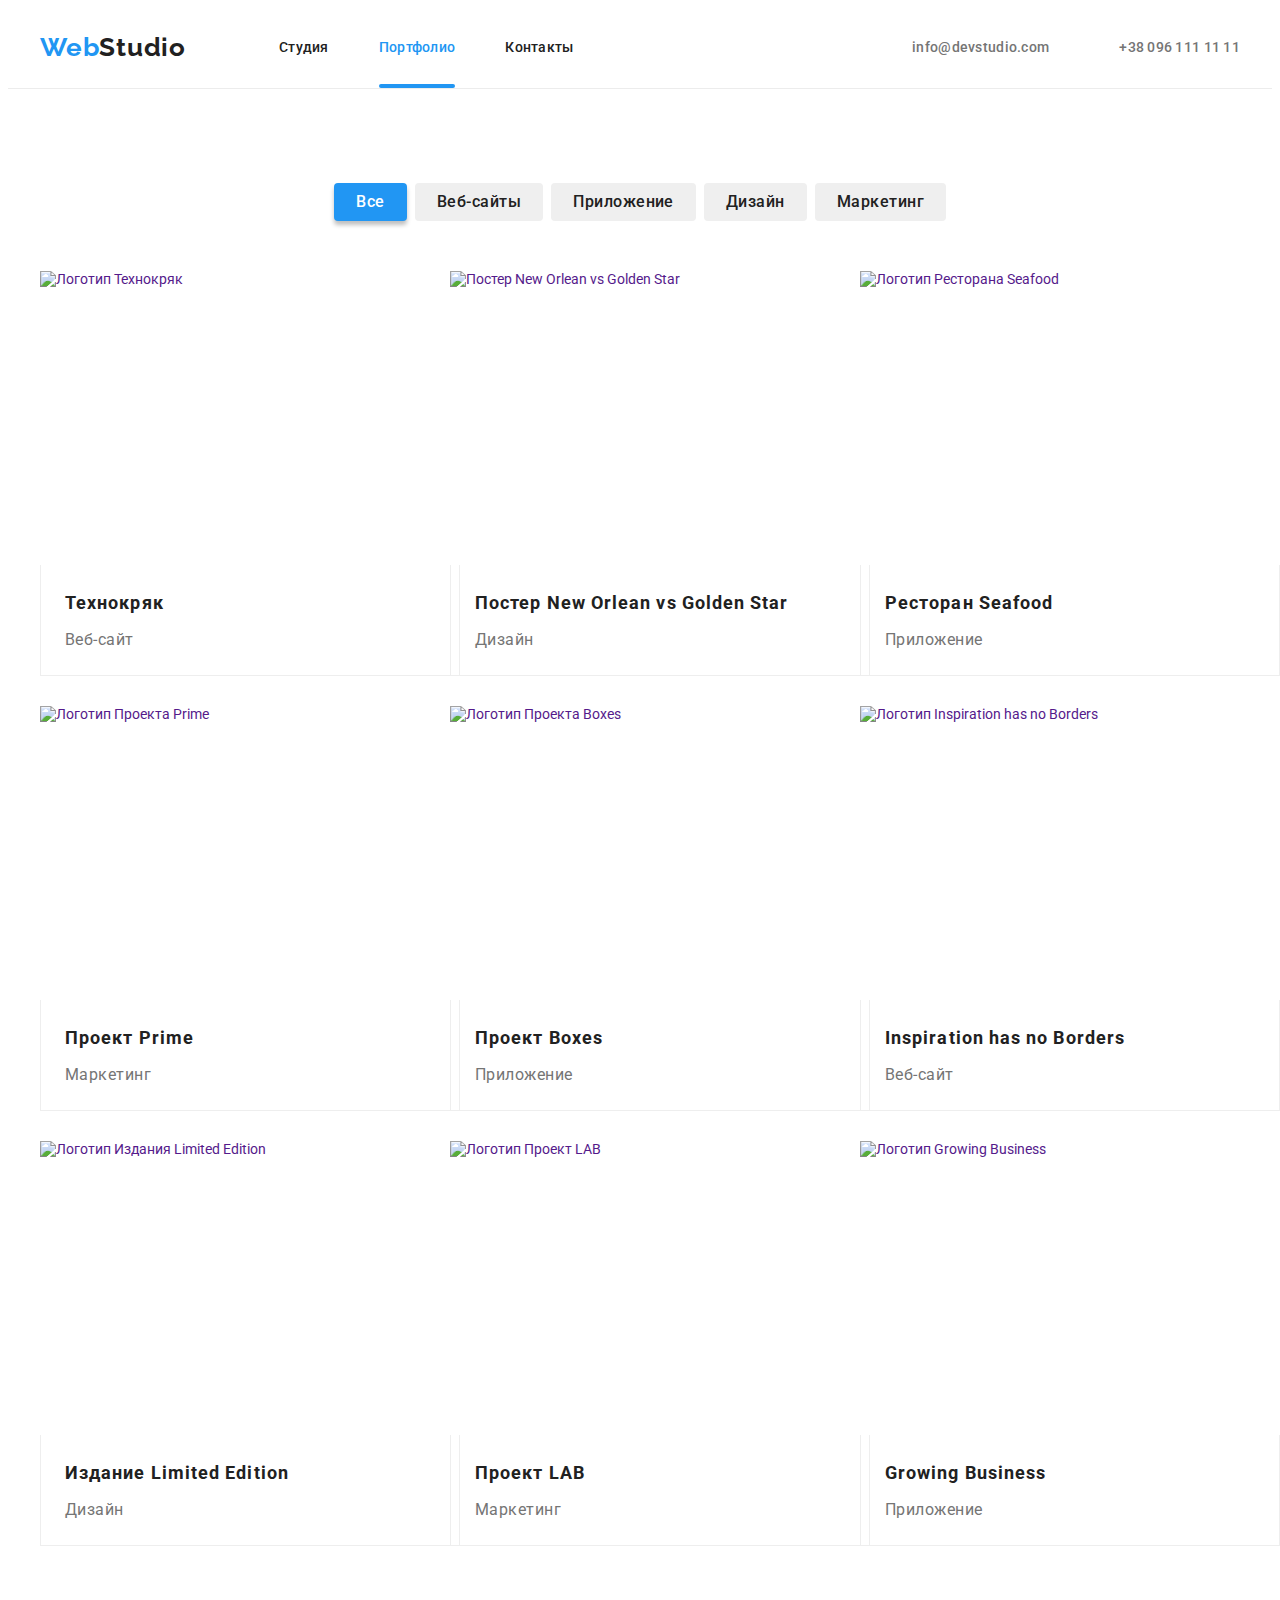
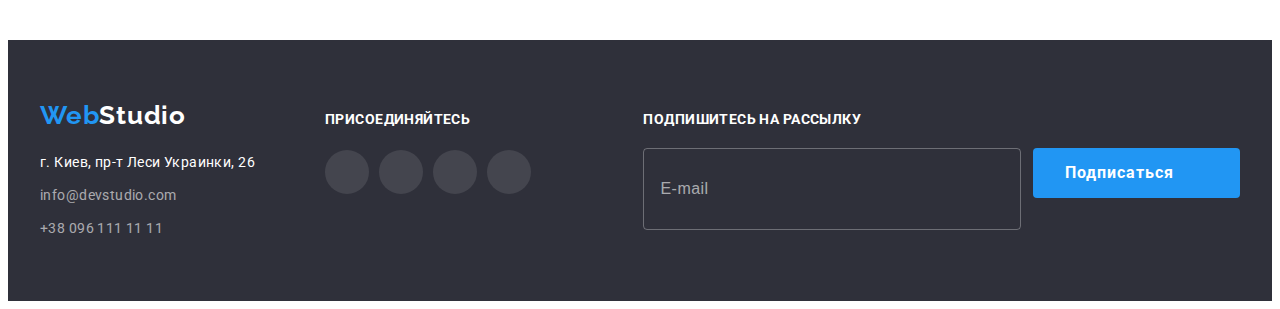
==== portfolio.html @ 699fab70 "Виправлено недоліки" ====
<!DOCTYPE html>
<html lang="ru">
<head>
    <meta charset="UTF-8">
    <meta http-equiv="X-UA-Compatible" content="IE=edge">
    <meta name="viewport" content="width=device-width, initial-scale=1.0">
    <title>Портфолио</title>
    <link href="https://fonts.googleapis.com/css2?family=Raleway:wght@700&family=Roboto:wght@400;500;700&display=swap" rel="stylesheet">
    <link rel="stylesheet" href="https://cdnjs.cloudflare.com/ajax/libs/modern-normalize/1.1.0/modern-normalize.min.css"
        integrity="sha512-wpPYUAdjBVSE4KJnH1VR1HeZfpl1ub8YT/NKx4PuQ5NmX2tKuGu6U/JRp5y+Y8XG2tV+wKQpNHVUX03MfMFn9Q=="
        crossorigin="anonymous" referrerpolicy="no-referrer" />
    <link rel="stylesheet" href="./css/styles.css">
</head>
<body>
    <header class="header-page">
        <div class="container main-nav">
            <nav class="navigation">
                <a lang="en" href="./index.html" class="logo link">Web<span class="logo-top">Studio</span></a>
                <ul class="navigation-list list">
                    <li class="item">
                        <a href="./index.html" class="link">Студия</a>
                    </li>
                    <li class="item">
                        <a href="./portfolio.html" class="link current">Портфолио</a>
                    </li>
                    <li class="item">
                        <a href="" class="link">Контакты</a>
                    </li>
                </ul>
            </nav>
    
            <ul class="contacts-list list">
                <li class="contact-item">
                    <a href="mailto:info@devstudio.com" class="link">
                        <svg class="contact-icon" width="16px" height="12px">
                            <use href="./images/icons.svg#icon-mail"></use>
                        </svg>
                        info@devstudio.com</a>
                </li>
                <li class="contact-item">
                    <a href="callto:+380961111111" class="link">
                        <svg class="contact-icon" width="10px" height="16px">
                            <use href="./images/icons.svg#icon-phone"></use>
                        </svg>
                        +38 096 111 11 11</a>
                </li>
            </ul>
        </div>
    </header>
    <main>
        <section class="section">
            <div class="container">
                <h1 hidden>Портфолио</h1>
                    <ul class="filter-list list">
                        <li class="filter-item">
                            <button type="button" class="filter-btn btn current-btn">Все</button>
                        </li>
                        <li class="filter-item">
                            <button type="button" class="filter-btn btn">Веб-сайты</button>
                        </li>
                        <li class="filter-item">
                            <button type="button" class="filter-btn btn">Приложение</button>
                        </li>
                        <li class="filter-item">
                            <button type="button" class="filter-btn btn">Дизайн</button>
                        </li>
                        <li class="filter-item">
                            <button type="button" class="filter-btn btn">Маркетинг</button>
                        </li>
                    </ul>
           <ul class="project-list list">
               <li class="project-item">
                <a href="" class="project-link link">
                    <div class="project-thumb">
                        <img src="./images/portfolio-pic-1.jpg" alt="Логотип Технокряк" width="370" height="294">
                        <div class="project-overlay">
                            <p class="project-description">Ресурс предлагает комплексные предложения с разным уровнем функционала и сервисов. Все это позволит посетителю получить исчерпывающие сведения о компании или частном лице.</p>
                        </div>
                    </div>
                   <div class="container">
                        <h2 class="project-title">Технокряк</h2>
                        <p class="project-text">Веб-сайт</p>
                   </div>
                </a>   
               </li>
               <li class="project-item">
                <a href="" class="project-link link">
                   <div class="project-thumb">
                    <img src="./images/portfolio-pic-2.jpg" alt="Постер New Orlean vs Golden Star" width="370" height="294">
                    <div class="project-overlay">
                        <p class="project-description">Ресурс предлагает комплексные предложения с разным уровнем функционала и сервисов.
                            Все это позволит посетителю получить исчерпывающие сведения о компании или частном лице.</p>
                    </div>
                   </div>
                   <div class="container">
                        <h2 class="project-title">Постер <span lang="en">New Orlean vs Golden Star</span></h2>
                        <p class="project-text">Дизайн</p>
                   </div>
                </a>   
                </li>
                <li class="project-item">
                    <a href="" class="project-link link">
                    <div class="project-thumb">
                        <img src="./images/portfolio-pic-3.jpg" alt="Логотип Ресторана Seafood" width="370" height="294">
                        <div class="project-overlay">
                            <p class="project-description">Ресурс предлагает комплексные предложения с разным уровнем функционала и сервисов.
                                Все это позволит посетителю получить исчерпывающие сведения о компании или частном лице.</p>
                        </div>
                    </div>
                    <div class="container">
                        <h2 class="project-title">Ресторан <span lang="en">Seafood</span></h2>
                        <p class="project-text">Приложение</p>
                    </div>
                 </a>   
                </li>
                <li class="project-item">
                    <a href="" class="project-link link">
                    <div class="project-thumb">
                        <img src="./images/portfolio-pic-4.jpg" alt="Логотип Проекта Prime" width="370" height="294">
                        <div class="project-overlay">
                            <p class="project-description">Ресурс предлагает комплексные предложения с разным уровнем функционала и сервисов.
                                Все это позволит посетителю получить исчерпывающие сведения о компании или частном лице.</p>
                        </div>
                    </div>
                    <div class="container">
                        <h2 class="project-title">Проект <span lang="en">Prime</span></h2>
                        <p class="project-text">Маркетинг</p>
                    </div>
                 </a>   
                </li>
                <li class="project-item">
                    <a href="" class="project-link link">
                    <div class="project-thumb">
                        <img src="./images/portfolio-pic-5.jpg" alt="Логотип Проекта Boxes" width="370" height="294">
                        <div class="project-overlay">
                            <p class="project-description">Ресурс предлагает комплексные предложения с разным уровнем функционала и сервисов.
                                Все это позволит посетителю получить исчерпывающие сведения о компании или частном лице.</p>
                        </div>
                    </div>
                    <div class="container">
                        <h2 class="project-title">Проект <span lang="en">Boxes</span></h2>
                        <p class="project-text">Приложение</p>
                    </div>
                 </a>   
                </li>
                <li class="project-item">
                    <a href="" class="project-link link">
                    <div class="project-thumb">
                        <img src="./images/portfolio-pic-6.jpg" alt="Логотип Inspiration has no Borders" width="370" height="294">
                        <div class="project-overlay">
                            <p class="project-description">Ресурс предлагает комплексные предложения с разным уровнем функционала и сервисов.
                                Все это позволит посетителю получить исчерпывающие сведения о компании или частном лице.</p>
                        </div>
                    </div>
                    <div class="container">
                        <h2 lang="en" class="project-title">Inspiration has no Borders</h2>
                        <p class="project-text">Веб-сайт</p>
                    </div>
                 </a>   
                </li>
                <li class="project-item">
                    <a href="" class="project-link link">
                    <div class="project-thumb">
                        <img src="./images/portfolio-pic-7.jpg" alt="Логотип Издания Limited Edition" width="370" height="294">
                        <div class="project-overlay">
                            <p class="project-description">Ресурс предлагает комплексные предложения с разным уровнем функционала и сервисов.
                                Все это позволит посетителю получить исчерпывающие сведения о компании или частном лице.</p>
                        </div>
                    </div>
                    <div class="container">
                        <h2 class="project-title">Издание <span lang="en">Limited Edition</span></h2>
                        <p class="project-text">Дизайн</p>
                    </div>
                 </a>   
                </li>
                <li class="project-item">
                    <a href="" class="project-link link">
                    <div class="project-thumb">
                        <img src="./images/portfolio-pic-8.jpg" alt="Логотип Проект LAB" width="370" height="294">
                        <div class="project-overlay">
                            <p class="project-description">Ресурс предлагает комплексные предложения с разным уровнем функционала и сервисов.
                                Все это позволит посетителю получить исчерпывающие сведения о компании или частном лице.</p>
                        </div>
                    </div>
                    <div class="container">
                        <h2 class="project-title">Проект <span lang="en">LAB</span></h2>
                        <p class="project-text">Маркетинг</p>
                    </div>
                 </a>   
                </li>
                <li class="project-item">
                    <a href="" class="project-link link">
                    <div class="project-thumb">
                        <img src="./images/portfolio-pic-9.jpg" alt="Логотип Growing Business" width="370" height="294">
                        <div class="project-overlay">
                            <p class="project-description">Ресурс предлагает комплексные предложения с разным уровнем функционала и сервисов.
                                Все это позволит посетителю получить исчерпывающие сведения о компании или частном лице.</p>
                        </div>
                    </div>
                    <div class="container">
                        <h2 lang="en" class="project-title">Growing Business</h2>
                        <p class="project-text">Приложение</p>
                    </div>
                 </a>   
                </li>
           </ul>
        </div>
        </section>
    </main>
    <footer class="footer">
        <div class="container">
            <div class="address-container">
                <a lang="en" href="./index.html" class="logo link bottom">Web<span class="logo-bottom">Studio</span></a>
                <address class="address">
                    <ul class="address-list list">
                        <li class="address-item">
                            <p class="address-text">г. Киев, пр-т Леси Украинки, 26</p>
                        </li>
                        <li class="address-item">
                            <a href="mailto:info@devstudio.com" class="link">info@devstudio.com</a>
                        </li>
                        <li class="address-item">
                            <a href="callto:+380961111111" class="link">+38 096 111 11 11</a>
                        </li>
                    </ul>
                </address>
            </div>
            <div class="social">
                <strong class="social-title">Присоединяйтесь</strong>
                <ul class="soc-list list">
                    <li class="soc-item">
                        <a href="" class="soc-link link">
                            <svg class="soc-icon" width="20px" height="20px">
                                <use href="./images/icons.svg#icon-instagram"></use>
                            </svg>
                        </a>
                    </li>
                    <li class="soc-item">
                        <a href="" class="soc-link link">
                            <svg class="soc-icon" width="20px" height="20px">
                                <use href="./images/icons.svg#icon-twitter"></use>
                            </svg>
                        </a>
                    </li>
                    <li class="soc-item">
                        <a href="" class="soc-link link">
                            <svg class="soc-icon" width="20px" height="20px">
                                <use href="./images/icons.svg#icon-facebook"></use>
                            </svg>
                        </a>
                    </li>
                    <li class="soc-item">
                        <a href="" class="soc-link link">
                            <svg class="soc-icon" width="20px" height="20px">
                                <use href="./images/icons.svg#icon-linkedin"></use>
                            </svg>
                        </a>
                    </li>
                </ul>
            </div>
            <div class="connect">
                <strong class="connect-title">Подпишитесь на рассылку</strong>
                <form class="connect-form">
                    <label for="connect-email"></label>
                    <input type="email" name="connect-email" id="connect-email" class="connect-input" placeholder="E-mail">
                    <button type="submit" class="connect-btn btn">Подписаться
                        <svg class="submit-icon" width="24px" height="24px">
                            <use href="./images/icons.svg#icon-send"></use>
                        </svg></button>
                </form>
            </div>
        </div>
    </footer>
</body>
</html>
---- css/styles.css ----
:root{
--primary-text-color: #757575; 
--title-text-color: #212121;
--main-white-color: #fff;
--accent-color: #2196F3;
--background-color: #2F303A;
--secondary-background-color: #F5F4FA;
--logo-color: #AFB1B8;
}

body{
    background-color: var(--main-white-color);
    color: var(--primary-text-color); 
    font-family: Roboto, sans-serif; 
    font-size: 14px;
}

.list {
    list-style: none;
    padding: 0;
    margin: 0;
}

.link{
    text-decoration: none;
}

.btn{
    cursor: pointer;
    display: inline-block;
    
}

.container{
    width: 1200px;
    margin-left: auto;
    margin-right: auto;
    padding-left: 15px;
    padding-right: 15px;
 }

 img{
    display: block;
    max-width: 100%;
    height: auto;
 }

 .visually-hidden {
     position: absolute;
     white-space: nowrap;
     width: 1px;
     height: 1px;
     overflow: hidden;
     border: 0;
     padding: 0;
     clip: rect(0 0 0 0);
     clip-path: inset(50%);
     margin: -1px;
 }


/* Header */
.header-page{
     border-bottom: 1px solid #ECECEC;   
     
}

.main-nav{
    display: flex;
    justify-content: space-around;
    align-items: center;
}
.logo {
    display: flex;
    margin-right: auto;
    padding-top: 24px;
    padding-bottom: 25px;
    color: var(--accent-color);
    font-family: Raleway, sans-serif;
    font-weight: 700;
    font-size: 26px;
    line-height: 1.19;
    letter-spacing: 0.03em;    
}

.logo-top{
        color: var(--title-text-color);
}

.navigation{
    display: flex;
}
.navigation-list {
    display: flex;
    margin-left: 93px;
}

.navigation-list .item:not(:last-child){
    margin-right: 50px;
}


.navigation-list .link {
    display: block;
    padding-top: 32px;
    padding-bottom: 32px;
    color: var(--title-text-color);
    font-weight: 500;
    line-height: 1.14;
    letter-spacing: 0.02em;
    transition: color 250ms cubic-bezier(0.4, 0, 0.2, 1);
}

.navigation-list .link:hover,
.navigation-list .link:focus {
    color: var(--accent-color);
}

.navigation-list .link.current{
    position: relative;
    color: var(--accent-color);
}

.navigation-list .link.current::after{
 content: '';
 display: block;
 position: absolute;
 bottom: 0;
 left: 0;
 width: 100%;
 height: 4px;
 border-radius: 2px;
 background-color: var(--accent-color);
 }



.contacts-list{
    display: flex;
    margin-left: auto;
}

.contact-item:not(:last-child){
margin-right: 50px;
}


.contacts-list .link {
    display: flex;
    align-items: center;
    justify-content: center;
    padding-top: 32px;
    padding-bottom: 32px;
    color: var(--primary-text-color);
    font-weight: 500;
    line-height: 1.14;
    letter-spacing: 0.02em;
    transition: color 250ms cubic-bezier(0.4, 0, 0.2, 1);
}

.contacts-list .link:hover,
.contacts-list .link:focus {
    color: var(--accent-color);
}

.contact-icon {
    fill: currentColor;
    margin-right: 10px;
}

/* HERO */

.hero{
    background-color: var(--background-color);
    text-align: center;
    padding-top: 200px;
    padding-bottom: 200px;
    margin-left: auto;
    margin-right: auto;

    background-image:
    linear-gradient(
        to right,
        rgba(47, 48, 58, 0.4),
        rgba(47, 48, 58, 0.4)),
    url(../images/hero-img.jpg);
    max-width: 1600px;
    background-repeat: no-repeat;
    background-position: center;
    background-size: cover;
}
.hero-title {
    width: 696px;
    margin-left: auto;
    margin-right: auto;
    margin-top: 0;
    margin-bottom: 30px;
    color: var(--main-white-color);
    font-weight: 900;
    font-size: 44px;
    line-height: 1.36;
    letter-spacing: 0.06em;
    text-transform: uppercase;
    
}
.hero-btn {
    min-width: 200px;
    padding: 10px 32px;
    border: 0px solid transparent;
    border-radius: 4px;
    background-color:var(--accent-color);
    color: var(--main-white-color);
    font-family: inherit;
    font-weight: 700;
    font-size: 16px;
    line-height: 1.88;  
    text-align: center;
    letter-spacing: 0.06em;
   }

.section{
    padding-top: 94px;
    padding-bottom: 94px;
   }   

   
   .features-list {
    display:flex;    
    }

.features-thumb{
    display: flex;
    justify-content: center;
    align-items: center;
    width: 270px;
    height: 120px;
    margin-bottom: 30px;
    background-color: var(--secondary-background-color);
    border-radius: 4px;
    }


.features-item{
    width: 270px;
    margin-right: 30px;
}

.features-item:last-child{
    margin-right: 0;
}

.features-name {
    margin-top: 0;
    margin-bottom: 10px;
    color: var(--title-text-color);
    font-weight: 700;
    line-height: 1.14;
    letter-spacing: 0.03em;
    text-transform: uppercase;
}

.features-text{
    margin-top: 0;
    margin-bottom: 0;
    line-height: 1.71;
    letter-spacing: 0.03em;
}


.title{
    margin-top: 0;
    margin-bottom: 50px;
    color: var(--title-text-color);
    font-weight: 700;
    font-size: 36px;
    line-height: 1.17;
    text-align: center;
    letter-spacing: 0.03em;
}




/* ....SKILLS.... */

.skills.section{
    padding-top: 0;
}

.skill-list {
    display: flex;
}

.skill-item + .skill-item{
    margin-left: 30px;
}

.skill-img{
    display: block;
}

.skill-thumb{
    position: relative;
}

.skill-overlay{  
    display: flex;
    justify-content: center;
    align-items: center;
    position: absolute;
    width: 100%;
    height: 70px;
    bottom: 0;
    left: 0;
    background-color: rgba(47, 48, 58, 0.8);
}

.skill-description{
    margin: 0;      
    font-weight: 700;
    line-height: 1.14;
    letter-spacing: 0.03em;
    text-transform: uppercase;
    text-align: center;
    color: var(--main-white-color);
}


.team .container{
    margin-bottom: 0;
}
.team {
    background-color: var(--secondary-background-color);
}


.team-list{
    display: flex;
    
}

.team-item{
    margin-left: 30px;
    background-color: var(--main-white-color);
    box-shadow: 0px 4px 4px rgba(0, 0, 0, 0.25);
}

.team-item:first-child{
    margin-left: 0;
}


.team-card{
    margin-bottom: 0;
}

.team-item .container{
    width: 270px;
    padding-top: 30px;
    padding-bottom: 30px;
    padding-left: 32px;
    padding-right: 32px;
}

.team-name{
    margin-top: 0;
    margin-bottom: 10px;
    color: var(--title-text-color);
    font-weight: 500;
    font-size: 16px;
    line-height: 1.19;
    text-align: center;
    letter-spacing: 0.03em;
}

.team-text{
    margin-top: 0;
    margin-bottom: 16px;
    font-size: 16px;
    line-height: 1.19;
    text-align: center;
    letter-spacing: 0.03em;
}

.team-soc-list{
    display: flex;
    justify-content: center;
}


.team-soc-item{
    width: 44px;
    height: 44px;
    margin-right: 10px;
}

.team-soc-item:last-child{
    margin-right: 0;
}

.team-soc-link{
    display: flex;
    align-items: center;
    justify-content: center;
    width: 100%;
    height: 100%;
    border-radius: 50%;
    transition: background-color 250ms cubic-bezier(0.4, 0, 0.2, 1);
}

.team-soc-link:hover,
.team-soc-link:focus{
    background-color: var(--accent-color);
}

.team-soc-link:hover .soc-icon,
.team-soc-link:focus .soc-icon{
    fill: var(--main-white-color);
}


.team-soc-link .soc-icon{
    fill: var(--logo-color);
    transition: fill 250ms cubic-bezier(0.4, 0, 0.2, 1);
}

.team-soc-link:hover .soc-icon,
.team-soc-link:focus .soc-icon {
    fill: var(--main-white-color);
}

.partners-list{
    display: flex;
}



.partners-item{
    display: block;
    margin-right: 30px;
}

.partners-item:last-child{
    margin-right: 0;
}

.partners-link{
    display: flex;
    justify-content: center;
    align-items: center;
    
    width: 170px;
    height: 92px;
    border: 1px solid var(--logo-color);
    border-radius: 4px;
    
}


.partners-icon{
    fill: var(--logo-color);
    transition: fill 250ms cubic-bezier(0.4, 0, 0.2, 1);
}

.partners-link:hover .partners-icon,
.partners-link:focus .partners-icon {
    fill: var(--accent-color);
}

/* Footer */

.footer {
    background-color: var(--background-color);
    padding: 60px 15px;
    display: flex;
    justify-content: flex-start;
    align-items: baseline;
}  


.footer .container{
    display: flex;
    align-items: baseline;
}


.logo.bottom{
    padding-top: 0;
    padding-bottom: 0;
    margin-bottom: 20px;
}

.logo-bottom {
    color: var(--main-white-color)
}

.address {
    font-style: normal;
}

.address-text {
    margin-top: 0;
    margin-bottom: 9px;
    color: var(--main-white-color);
    line-height: 1.71;
    letter-spacing: 0.03em;
}

.address-item:not(:last-child) {
    margin-bottom: 9px;
}

.address .link{
    color: rgba(255, 255, 255, 0.6);
    line-height: 1.71;
    letter-spacing: 0.03em;
    transition: color 250ms cubic-bezier(0.4, 0, 0.2, 1);
}


.address .link:hover,
.address .link:focus {
    color: var(--accent-color);
}

.social{
    margin-left: 70px;
}

.soc-list{
    display: flex;
}

.social-title {
    display: block;
    margin-bottom: 20px;
    font-weight: 700;
    line-height: 1.42;
    letter-spacing: 0.03em;
    text-transform: uppercase;
    color: var(--main-white-color);
}

.soc-item {
    width: 44px;
    height: 44px;
    border-radius: 50%;
    margin-right: 10px;
    background-color: rgba(255, 255, 255, 0.1);
}

.soc-item:last-child{
    margin-right: 0;
}

.soc-list .soc-icon{
    fill: var(--main-white-color);
    margin: 0;
}

.soc-list .soc-link{
    display: flex;
    align-items: center;
    justify-content: center;
    width: 100%;
    height: 100%;
    border-radius: 50%;
    transition: background-color 250ms cubic-bezier(0.4, 0, 0.2, 1);
}

.soc-link:hover,
.soc-link:focus {
    background-color: var(--accent-color);
}

.connect{
    margin-left: auto;
}

.connect-title{
    display: block;
    margin-bottom: 20px;

    font-weight: 700;
    font-size: 14px;
    line-height: 1.14;
    letter-spacing: 0.03em;
    text-transform: uppercase;
    color: var(--main-white-color);
}

.connect-form{
    display: flex;  
}

.connect-input{
    display: block;
    width: 358px;
    height: 50px;
    
    margin-right: 12px;
    
    
    background-color: transparent;
    border: 1px solid rgba(255, 255, 255, 0.3);
    border-radius: 4px;
    padding-top: 15px;
    padding-bottom: 15px;
    padding-left: 16px;
    color: var(--main-white-color);
}

.connect-input::placeholder{
    font-size: 16px;
    line-height: 1.25;   
    letter-spacing: 0.03em;
    color: rgba(255, 255, 255, 0.6);
}

.connect-btn{
    display: flex;
    align-items: center;
    min-width: 200px;
    height: 50px;
    padding: 10px 32px;
    border: 0px solid transparent;
    border-radius: 4px;
    background-color: var(--accent-color);
    color: var(--main-white-color);
    font-family: inherit;
    font-weight: 700;
    font-size: 16px;
    line-height: 1.88;
    text-align: center;
    letter-spacing: 0.06em;
    transition: box-shadow 250ms cubic-bezier(0.4, 0, 0.2, 1);
}

.connect-btn:hover,
.connect-btn:focus{
    box-shadow: 0px 4px 4px rgba(0, 0, 0, 0.15);
}

.submit-icon{
    margin-left: 10px;
    fill: var(--main-white-color);
}





/* PORTFOLIO */
.filter-list{
    display: flex;
    justify-content: center;
    margin-bottom: 50px;

}

.filter-item:not(:last-child){
    margin-right: 8px;
}
.filter-btn{
  display: block;  
  min-width: 73px;
  
  padding: 6px 22px;
  border: 0px solid transparent;
  border-radius: 4px;
  color: var(--title-text-color);
  font-family: inherit;
  font-weight: 500;
  font-size: 16px;
  line-height: 1.62;
  text-align: center;
  letter-spacing: 0.03em; 
  transition: background-color 250ms cubic-bezier(0.4, 0, 0.2, 1),
              color 250ms cubic-bezier(0.4, 0, 0.2, 1),
              box-shadow 250ms cubic-bezier(0.4, 0, 0.2, 1);
}


.current-btn{
    background-color: var(--accent-color);
    color: var(--main-white-color);
    box-shadow: 0px 4px 4px rgba(0, 0, 0, 0.25);
}

.filter-btn:hover,
.filter-btn:focus{
    background-color: var(--accent-color);
    color: var(--main-white-color);
    box-shadow: 0px 4px 4px rgba(0, 0, 0, 0.25);

}

.project-list {
    display: flex;
    flex-wrap: wrap;
    
}

.project-item{
    width: calc((100% - 60px)/3);
    margin-right: 30px;
    margin-bottom: 30px;
}

.project-item:nth-child(3n){
    margin-right: 0;
}

.project-item:nth-last-child(-n+3){
    margin-bottom: 0;
}

.project-item .container{
    max-width: 370px;
    padding: 20px 24px;
    border-left: 1px solid #EEEEEE;
    border-bottom: 1px solid #EEEEEE;
    border-right: 1px solid #EEEEEE;

}

.project-thumb{
    position: relative;
    overflow: hidden;
 }

.project-overlay{
    position: absolute;
    bottom: 0;
    left: 0;
   
    width: 100%;
    height: 100%;
    background-color: rgba(33, 150, 243, 0.9);
    transform: translateY(101%);
    transition: transform 250ms cubic-bezier(0.4, 0, 0.2, 1);
    
}

.project-link:hover .project-overlay,
.project-link:focus .project-overlay {
    transform: translateY(0);
}

.project-description{
    margin: 0;
    padding: 63px 24px;
    color: var(--main-white-color);
    font-size: 18px;
    line-height: 1.56;
    letter-spacing: 0.03em;
}

.project-link{
    display: block;
    box-shadow: none;
    transition: box-shadow 250ms cubic-bezier(0.4, 0, 0.2, 1);
}

.project-link:hover,
.project-link:focus{
    box-shadow: 0px 1px 1px rgba(0, 0, 0, 0.12),
        0px 4px 4px rgba(0, 0, 0, 0.06),
        1px 4px 6px rgba(0, 0, 0, 0.16);
        
}   
    
.project-title{
    margin-top: 0;
    margin-bottom: 4px;
    color: var(--title-text-color);
    font-weight: 700;
    font-size: 18px;
    line-height: 2;
    letter-spacing: 0.06em;
}

.project-text{
    color: var(--primary-text-color);
    margin: 0;
    font-size: 16px;
    line-height: 1.88;
    letter-spacing: 0.03em;
    
}

/* MODAL */
.backdrop {
    position: fixed;
    top: 0;
    left: 0;
    width: 100%;
    height: 100%;
    background-color: rgba(0, 0, 0, 0.2);
    opacity: 1;
    transition: opacity 250ms cubic-bezier(0.4, 0, 0.2, 1), 
                visibility 250ms cubic-bezier(0.4, 0, 0.2, 1);
}

.backdrop.is-hidden {
    opacity: 0;
    visibility: hidden;
    pointer-events: none;
      
}

.backdrop.is-hidden .modal{
    transform: translate(-50%, -50%) scale(0);
}

.modal {
    position: absolute;
    top: 50%;
    left: 50%;
    transform: translate(-50%,-50%) scale(1);

    width: 528px;
    height: 581px;

    padding: 40px;

    background-color: var(--main-white-color);
    box-shadow: 0px 1px 3px rgba(0, 0, 0, 0.12), 0px 1px 1px rgba(0, 0, 0, 0.14), 0px 2px 1px rgba(0, 0, 0, 0.2);
    border-radius: 4px;

    transition: transform 250ms cubic-bezier(0.4, 0, 0.2, 1),
                scale 250ms cubic-bezier(0.4, 0, 0.2, 1);
}

.close-btn {
    position: absolute;
    top: 8px;
    right: 8px;
    width: 30px;
    height: 30px;

    display: flex;
    align-items: center;

    border-radius: 50%;
    border: 1px solid rgba(0, 0, 0, 0.1);

    background-color: var(--main-white-color);
}

.close-icon {
    transition: fill 250ms cubic-bezier(0.4, 0, 0.2, 1);
}

.close-btn:hover .close-icon,
.close-btn:focus .close-icon {
    fill: var(--accent-color);
}

.modal-title {
    margin-top: 0;
    margin-bottom: 12px;
    font-weight: 700;
    font-size: 20px;
    line-height: calc(23/20);
    text-align: center;
    letter-spacing: 0.03em;
    color: var(--title-text-color);
}

.modal-field{
    width: 100%;
    margin-bottom: 10px;
    
}

.modal-field.comment {
    margin-bottom: 20px;
}


.checkbox-field{
    margin-bottom: 30px;
}


.modal-lable{
    display: block;
    margin-bottom: 4px;
    font-size: 12px;
    line-height: 1.16;    
    letter-spacing: 0.01em;
}

.input-wrap{
    position: relative;
    
}
.modal-icon{
    display: block;
    position: absolute;
    top: 50%;
    left: 12px;
    transform: translateY(-50%);
    transition: fill 250ms cubic-bezier(0.4, 0, 0.2, 1);
       
}

.modal-input{
    display: block;
    width: 100%;
    height: 40px;    
    border: 1px solid rgba(33, 33, 33, 0.2);
    border-radius: 4px;
    background-color: transparent;
    outline: transparent;
    padding-top: 12px;
    padding-bottom: 12px;
    padding-left: 42px;
    cursor: pointer;
    transition: border-color 250ms cubic-bezier(0.4, 0, 0.2, 1);
}

.modal-input:focus{
    border-color: var(--accent-color);
}

.modal-input:focus + .modal-icon{
    fill: var(--accent-color);
}

.modal-comment{
    display: block;
    width: 100%;
    height: 120px;
    resize: none;
    border: 1px solid rgba(33, 33, 33, 0.2);
    border-radius: 4px;
    background-color: transparent;
    padding: 12px 16px;
    outline: transparent;
    
}

.modal-comment:focus{
    border-color: var(--accent-color);
}

.modal-comment::placeholder{
    line-height: 1.16;
    color: rgba(117, 117, 117, 0.5);
}



.modal-submit{
    display: block;
    margin-left: auto;
    margin-right: auto;
    min-width: 200px;
    padding: 10px 32px;
    border: 0px solid transparent;
    border-radius: 4px;
    background-color: var(--accent-color);
    color: var(--main-white-color);
    font-family: inherit;
    font-weight: 700;
    font-size: 16px;
    line-height: 1.88;
    text-align: center;
    letter-spacing: 0.06em;
    transition: box-shadow 250ms cubic-bezier(0.4, 0, 0.2, 1);
}

.modal-submit:hover{
    box-shadow: 0px 4px 4px rgba(0, 0, 0, 0.15);
 }



.check-text {
    display: flex;
    align-items: center;
    justify-content: center; 
    margin-bottom: 30px;
    line-height: 1.71;
    letter-spacing: 0.03em;
}

.check-border {
    display: flex;
    text-align: center;
    justify-content: center;
    width: 16px;
    height: 15px;
    border: 2px solid var(--title-text-color);
    border-radius: 2px;
    margin-right: 9px;
    transition: border-color 250ms cubic-bezier(0.4, 0, 0.2, 1);
}

.check-icon {
    fill: transparent;
}

.check-link {
    color: var(--accent-color);
}

.check-text:hover .check-border,
.check-text:focus .check-border{
    border-color: var(--accent-color);
}



.privacy-check:checked + .check-text .check-border {
    background-color: #2196F3;
    border: none;
}

.privacy-check:checked + .check-text .check-icon {
    fill: var(--main-white-color);
}

.privacy-check:focus + .check-text .check-border{
    border-color: var(--accent-color);
}
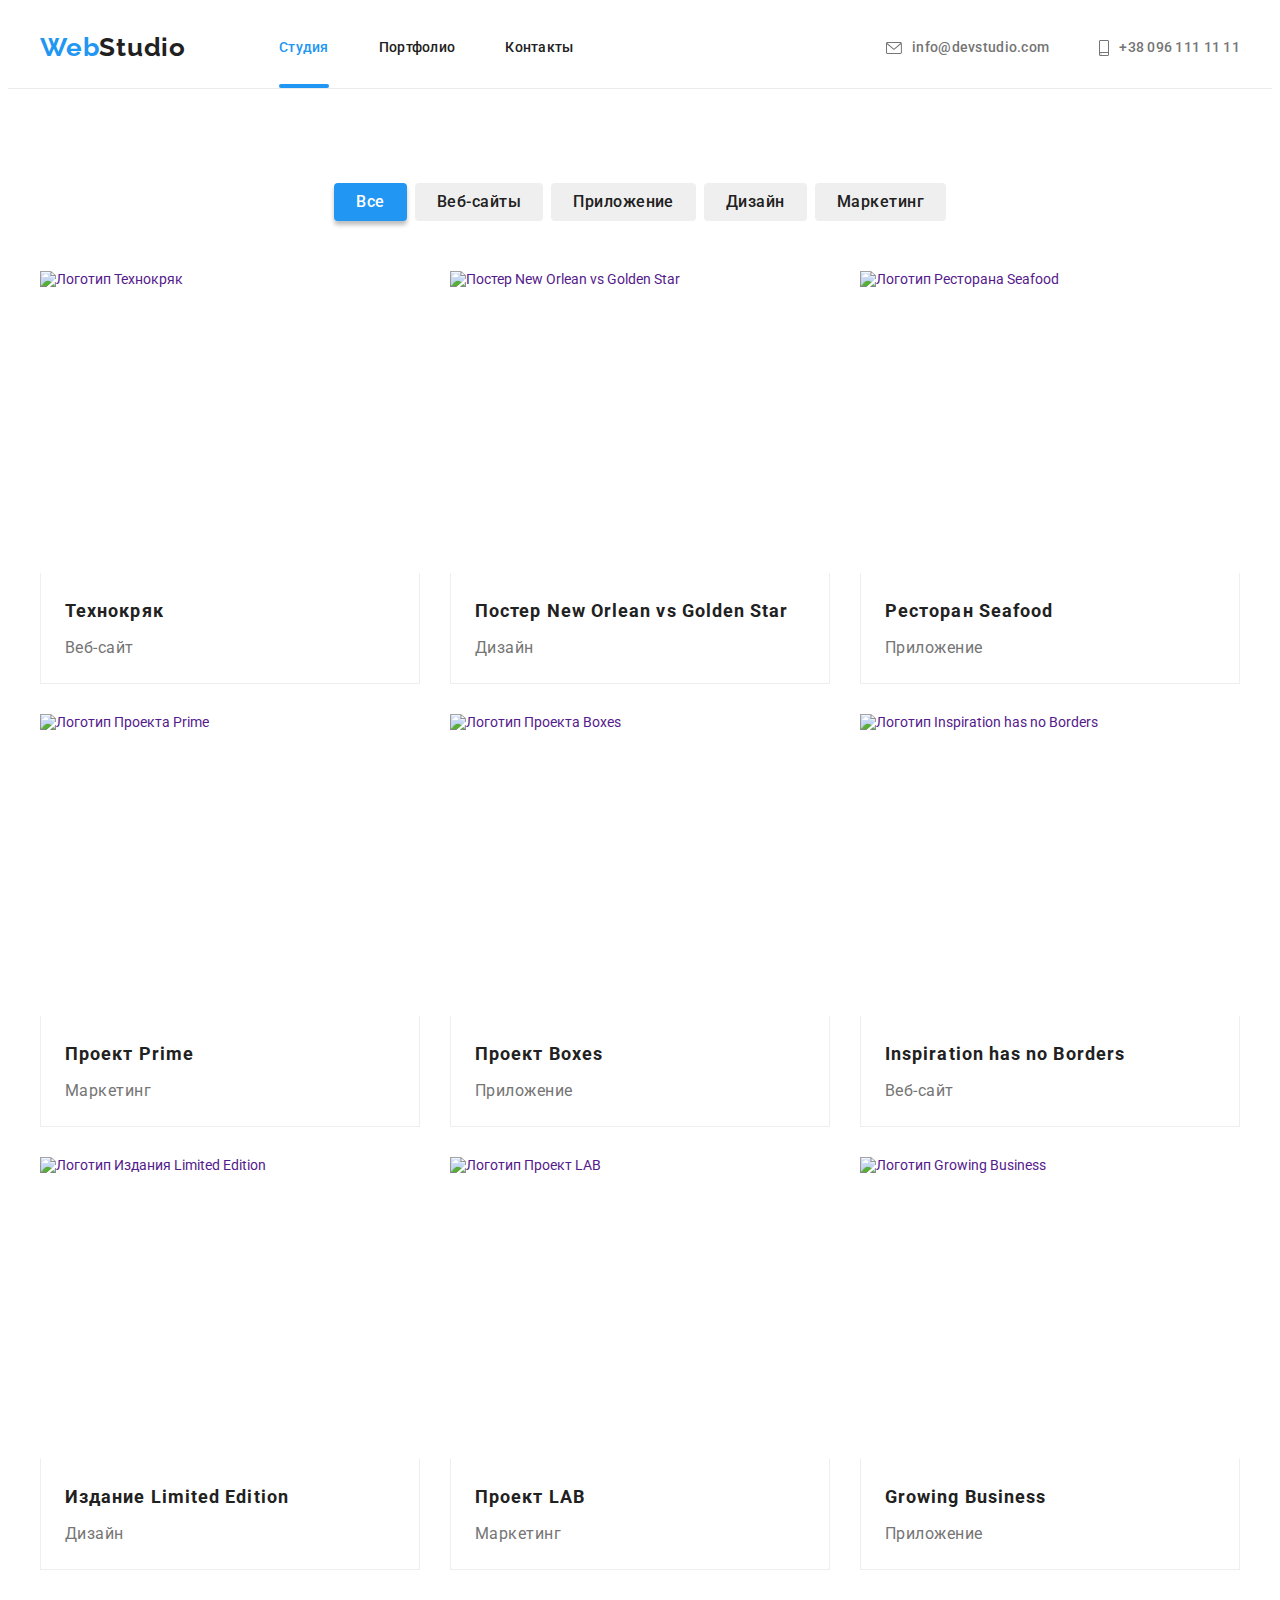
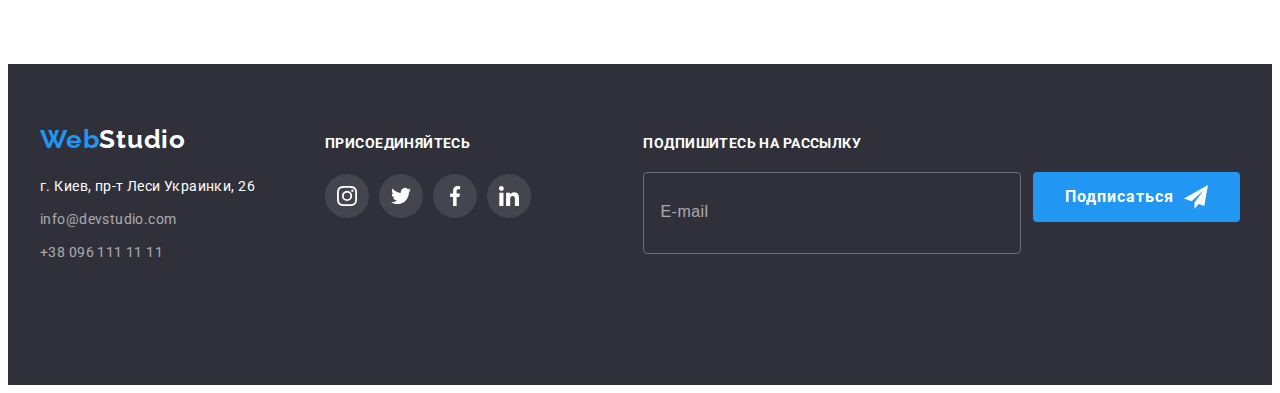
==== commit ab7967d4: "ДЗ-8" ====
--- a/portfolio.html
+++ b/portfolio.html
@@ -9,197 +9,389 @@
     <link rel="stylesheet" href="https://cdnjs.cloudflare.com/ajax/libs/modern-normalize/1.1.0/modern-normalize.min.css"
         integrity="sha512-wpPYUAdjBVSE4KJnH1VR1HeZfpl1ub8YT/NKx4PuQ5NmX2tKuGu6U/JRp5y+Y8XG2tV+wKQpNHVUX03MfMFn9Q=="
         crossorigin="anonymous" referrerpolicy="no-referrer" />
-    <link rel="stylesheet" href="./css/styles.css">
+    <link rel="stylesheet" href="./css/main.min.css">
 </head>
 <body>
-    <header class="header-page">
-        <div class="container main-nav">
-            <nav class="navigation">
-                <a lang="en" href="./index.html" class="logo link">Web<span class="logo-top">Studio</span></a>
-                <ul class="navigation-list list">
-                    <li class="item">
-                        <a href="./index.html" class="link">Студия</a>
-                    </li>
-                    <li class="item">
-                        <a href="./portfolio.html" class="link current">Портфолио</a>
-                    </li>
-                    <li class="item">
-                        <a href="" class="link">Контакты</a>
-                    </li>
-                </ul>
-            </nav>
-    
-            <ul class="contacts-list list">
-                <li class="contact-item">
-                    <a href="mailto:info@devstudio.com" class="link">
-                        <svg class="contact-icon" width="16px" height="12px">
-                            <use href="./images/icons.svg#icon-mail"></use>
+            <header class="header-page">
+                <div class="container main-nav">
+                    <nav class="nav">
+                        <a lang="en" href="./index.html" class="logo link">Web<span class="nav__logo">Studio</span></a>
+                        <ul class="menu list">
+                            <li class="menu__item">
+                                <a href="./index.html" class="menu__link link menu__link--current">Студия</a>
+                            </li>
+                            <li class="menu__item">
+                                <a href="./portfolio.html" class="menu__link link">Портфолио</a>
+                            </li>
+                            <li class="menu__item">
+                                <a href="" class="menu__link link">Контакты</a>
+                            </li>
+                        </ul>
+                    </nav>
+            
+                    <ul class="contact list">
+                        <li class="contact__item">
+                            <a href="mailto:info@devstudio.com" class="contact__link link">
+                                <svg class="contact__icon" width="16px" height="12px">
+                                    <use href="./images/icons.svg#icon-mail"></use>
+                                </svg>
+                                info@devstudio.com</a>
+                        </li>
+                        <li class="contact__item">
+                            <a href="callto:+380961111111" class="contact__link link">
+                                <svg class="contact__icon" width="10px" height="16px">
+                                    <use href="./images/icons.svg#icon-phone"></use>
+                                </svg>
+                                +38 096 111 11 11</a>
+                        </li>
+                    </ul>
+                    <button type="button" class="menu-open-btn btn"><svg class="menu-btn" width="40px" height="40px">
+                            <use href="./images/icons.svg#icon-menu-open"></use>
                         </svg>
-                        info@devstudio.com</a>
-                </li>
-                <li class="contact-item">
-                    <a href="callto:+380961111111" class="link">
-                        <svg class="contact-icon" width="10px" height="16px">
-                            <use href="./images/icons.svg#icon-phone"></use>
-                        </svg>
-                        +38 096 111 11 11</a>
-                </li>
-            </ul>
-        </div>
-    </header>
+                    </button>
+                </div>
+                <div class="mob-menu is-hidden">
+                    <div class="mob-container">
+                        <div class="mob-menu-top">
+                            <button type="button" class="menu-close-btn btn">
+                                <svg class="menu-btn" width="40px" height="40px">
+                                    <use href="./images/icons.svg#icon-menu-close"></use>
+                                </svg>
+                            </button>
+                            <ul class="mob-menu__list list">
+                                <li class="mob-menu__item">
+                                    <a href="./index.html" class="mob-menu__link link">Студия</a>
+                                </li>
+                                <li class="mob-menu__item">
+                                    <a href="./portfolio.html" class="mob-menu__link link mob-menu__link--current">Портфолио</a>
+                                </li>
+                                <li class="mob-menu__item">
+                                    <a href="" class="mob-menu__link link">Контакты</a>
+                                </li>
+                            </ul>
+                        </div>
+                        <div class="mob-menu-bottom">
+                            <a href="callto:+380961111111" class="mob-tel__link link">+38 096 111 11 11</a>
+                            <a href="mailto:info@devstudio.com" class="mob-mail__link link">info@devstudio.com</a>
+                            <ul class="mob-soc__list list">
+                                <li class="mob-soc__item">
+                                    <a href="" class="mob-soc__link link">Instagram</a>
+                                </li>
+                                <li class="mob-soc__item">
+                                    <a href="" class="mob-soc__link link">Twitter</a>
+                                </li>
+                                <li class="mob-soc__item">
+                                    <a href="" class="mob-soc__link link">Facebook</a>
+                                </li>
+                                <li class="mob-soc__item">
+                                    <a href="" class="mob-soc__link link">Linkedin</a>
+                                </li>
+                            </ul>
+                        </div>
+                    </div>
+                </div>
+            </header>
     <main>
         <section class="section">
             <div class="container">
                 <h1 hidden>Портфолио</h1>
-                    <ul class="filter-list list">
-                        <li class="filter-item">
-                            <button type="button" class="filter-btn btn current-btn">Все</button>
-                        </li>
-                        <li class="filter-item">
-                            <button type="button" class="filter-btn btn">Веб-сайты</button>
-                        </li>
-                        <li class="filter-item">
-                            <button type="button" class="filter-btn btn">Приложение</button>
-                        </li>
-                        <li class="filter-item">
-                            <button type="button" class="filter-btn btn">Дизайн</button>
-                        </li>
-                        <li class="filter-item">
-                            <button type="button" class="filter-btn btn">Маркетинг</button>
+                    <ul class="filter list">
+                        <li class="filter__item">
+                            <button type="button" class="filter__btn filter__btn--current btn ">Все</button>
+                        </li>
+                        <li class="filter__item">
+                            <button type="button" class="filter__btn btn">Веб-сайты</button>
+                        </li>
+                        <li class="filter__item">
+                            <button type="button" class="filter__btn btn">Приложение</button>
+                        </li>
+                        <li class="filter__item">
+                            <button type="button" class="filter__btn btn">Дизайн</button>
+                        </li>
+                        <li class="filter__item">
+                            <button type="button" class="filter__btn btn">Маркетинг</button>
                         </li>
                     </ul>
-           <ul class="project-list list">
-               <li class="project-item">
-                <a href="" class="project-link link">
-                    <div class="project-thumb">
-                        <img src="./images/portfolio-pic-1.jpg" alt="Логотип Технокряк" width="370" height="294">
-                        <div class="project-overlay">
-                            <p class="project-description">Ресурс предлагает комплексные предложения с разным уровнем функционала и сервисов. Все это позволит посетителю получить исчерпывающие сведения о компании или частном лице.</p>
+           <ul class="project list">
+               <li class="project__item">
+                <a href="" class="project__link link">
+                    <div class="project__thumb">
+                        <picture>
+                            <source srcset="
+                                                            ./images/portfolio-pic-1.jpg 1x,
+                                                            ./images/portfolio-pic-1-2x.jpg 2x
+                                                            " media="(min-width: 1200px)" />
+                            <source srcset="
+                                                            ./images/portfolio-pic-1-tab.jpg 1x,
+                                                            ./images/portfolio-pic-1-tab-2x.jpg 2x
+                                                            " media="(min-width: 768px)" />
+                            <source srcset="
+                                                            ./images/portfolio-pic-1-mob.jpg 1x,
+                                                            ./images/portfolio-pic-1-mob-2x.jpg 2x
+                                                             " media="(min-width: 480px)" />
+
+                            <img src="./images/portfolio-pic-1.jpg" alt="Логотип Технокряк" width="370" height="294">
+                        </picture>
+                        
+                        <div class="project__overlay">
+                            <p class="project__description">Ресурс предлагает комплексные предложения с разным уровнем функционала и сервисов. Все это позволит посетителю получить исчерпывающие сведения о компании или частном лице.</p>
                         </div>
                     </div>
                    <div class="container">
-                        <h2 class="project-title">Технокряк</h2>
-                        <p class="project-text">Веб-сайт</p>
+                        <h2 class="project__title">Технокряк</h2>
+                        <p class="project__text">Веб-сайт</p>
                    </div>
                 </a>   
                </li>
-               <li class="project-item">
-                <a href="" class="project-link link">
-                   <div class="project-thumb">
-                    <img src="./images/portfolio-pic-2.jpg" alt="Постер New Orlean vs Golden Star" width="370" height="294">
-                    <div class="project-overlay">
-                        <p class="project-description">Ресурс предлагает комплексные предложения с разным уровнем функционала и сервисов.
+               <li class="project__item">
+                <a href="" class="project__link link">
+                   <div class="project__thumb">
+                    <picture>
+                        <source srcset="
+                                                        ./images/portfolio-pic-2.jpg 1x,
+                                                        ./images/portfolio-pic-2-2x.jpg 2x
+                                                        " media="(min-width: 1200px)" />
+                        <source srcset="
+                                                        ./images/portfolio-pic-2-tab.jpg 1x,
+                                                        ./images/portfolio-pic-2-tab-2x.jpg 2x
+                                                        " media="(min-width: 768px)" />
+                        <source srcset="
+                                                        ./images/portfolio-pic-2-mob.jpg 1x,
+                                                        ./images/portfolio-pic-2-mob-2x.jpg 2x
+                                                         " media="(min-width: 480px)" />
+
+                        <img src="./images/portfolio-pic-2.jpg" alt="Постер New Orlean vs Golden Star" width="370" height="294">
+                    </picture>
+                    
+                    <div class="project__overlay">
+                        <p class="project__description">Ресурс предлагает комплексные предложения с разным уровнем функционала и сервисов.
                             Все это позволит посетителю получить исчерпывающие сведения о компании или частном лице.</p>
                     </div>
                    </div>
                    <div class="container">
-                        <h2 class="project-title">Постер <span lang="en">New Orlean vs Golden Star</span></h2>
-                        <p class="project-text">Дизайн</p>
+                        <h2 class="project__title">Постер <span lang="en">New Orlean vs Golden Star</span></h2>
+                        <p class="project__text">Дизайн</p>
                    </div>
                 </a>   
                 </li>
-                <li class="project-item">
-                    <a href="" class="project-link link">
-                    <div class="project-thumb">
-                        <img src="./images/portfolio-pic-3.jpg" alt="Логотип Ресторана Seafood" width="370" height="294">
-                        <div class="project-overlay">
-                            <p class="project-description">Ресурс предлагает комплексные предложения с разным уровнем функционала и сервисов.
-                                Все это позволит посетителю получить исчерпывающие сведения о компании или частном лице.</p>
-                        </div>
-                    </div>
-                    <div class="container">
-                        <h2 class="project-title">Ресторан <span lang="en">Seafood</span></h2>
-                        <p class="project-text">Приложение</p>
-                    </div>
-                 </a>   
-                </li>
-                <li class="project-item">
-                    <a href="" class="project-link link">
-                    <div class="project-thumb">
-                        <img src="./images/portfolio-pic-4.jpg" alt="Логотип Проекта Prime" width="370" height="294">
-                        <div class="project-overlay">
-                            <p class="project-description">Ресурс предлагает комплексные предложения с разным уровнем функционала и сервисов.
-                                Все это позволит посетителю получить исчерпывающие сведения о компании или частном лице.</p>
-                        </div>
-                    </div>
-                    <div class="container">
-                        <h2 class="project-title">Проект <span lang="en">Prime</span></h2>
-                        <p class="project-text">Маркетинг</p>
-                    </div>
-                 </a>   
-                </li>
-                <li class="project-item">
-                    <a href="" class="project-link link">
-                    <div class="project-thumb">
-                        <img src="./images/portfolio-pic-5.jpg" alt="Логотип Проекта Boxes" width="370" height="294">
-                        <div class="project-overlay">
-                            <p class="project-description">Ресурс предлагает комплексные предложения с разным уровнем функционала и сервисов.
-                                Все это позволит посетителю получить исчерпывающие сведения о компании или частном лице.</p>
-                        </div>
-                    </div>
-                    <div class="container">
-                        <h2 class="project-title">Проект <span lang="en">Boxes</span></h2>
-                        <p class="project-text">Приложение</p>
-                    </div>
-                 </a>   
-                </li>
-                <li class="project-item">
-                    <a href="" class="project-link link">
-                    <div class="project-thumb">
-                        <img src="./images/portfolio-pic-6.jpg" alt="Логотип Inspiration has no Borders" width="370" height="294">
-                        <div class="project-overlay">
-                            <p class="project-description">Ресурс предлагает комплексные предложения с разным уровнем функционала и сервисов.
-                                Все это позволит посетителю получить исчерпывающие сведения о компании или частном лице.</p>
-                        </div>
-                    </div>
-                    <div class="container">
-                        <h2 lang="en" class="project-title">Inspiration has no Borders</h2>
-                        <p class="project-text">Веб-сайт</p>
-                    </div>
-                 </a>   
-                </li>
-                <li class="project-item">
-                    <a href="" class="project-link link">
-                    <div class="project-thumb">
-                        <img src="./images/portfolio-pic-7.jpg" alt="Логотип Издания Limited Edition" width="370" height="294">
-                        <div class="project-overlay">
-                            <p class="project-description">Ресурс предлагает комплексные предложения с разным уровнем функционала и сервисов.
-                                Все это позволит посетителю получить исчерпывающие сведения о компании или частном лице.</p>
-                        </div>
-                    </div>
-                    <div class="container">
-                        <h2 class="project-title">Издание <span lang="en">Limited Edition</span></h2>
-                        <p class="project-text">Дизайн</p>
-                    </div>
-                 </a>   
-                </li>
-                <li class="project-item">
-                    <a href="" class="project-link link">
-                    <div class="project-thumb">
-                        <img src="./images/portfolio-pic-8.jpg" alt="Логотип Проект LAB" width="370" height="294">
-                        <div class="project-overlay">
-                            <p class="project-description">Ресурс предлагает комплексные предложения с разным уровнем функционала и сервисов.
-                                Все это позволит посетителю получить исчерпывающие сведения о компании или частном лице.</p>
-                        </div>
-                    </div>
-                    <div class="container">
-                        <h2 class="project-title">Проект <span lang="en">LAB</span></h2>
-                        <p class="project-text">Маркетинг</p>
-                    </div>
-                 </a>   
-                </li>
-                <li class="project-item">
-                    <a href="" class="project-link link">
-                    <div class="project-thumb">
-                        <img src="./images/portfolio-pic-9.jpg" alt="Логотип Growing Business" width="370" height="294">
-                        <div class="project-overlay">
-                            <p class="project-description">Ресурс предлагает комплексные предложения с разным уровнем функционала и сервисов.
-                                Все это позволит посетителю получить исчерпывающие сведения о компании или частном лице.</p>
-                        </div>
-                    </div>
-                    <div class="container">
-                        <h2 lang="en" class="project-title">Growing Business</h2>
-                        <p class="project-text">Приложение</p>
+                <li class="project__item">
+                    <a href="" class="project__link link">
+                    <div class="project__thumb">
+                        <picture>
+                            <source srcset="
+                                                            ./images/portfolio-pic-3.jpg 1x,
+                                                            ./images/portfolio-pic-3-2x.jpg 2x
+                                                            " media="(min-width: 1200px)" />
+                            <source srcset="
+                                                            ./images/portfolio-pic-3-tab.jpg 1x,
+                                                            ./images/portfolio-pic-3-tab-2x.jpg 2x
+                                                            " media="(min-width: 768px)" />
+                            <source srcset="
+                                                            ./images/portfolio-pic-3-mob.jpg 1x,
+                                                            ./images/portfolio-pic-3-mob-2x.jpg 2x
+                                                             " media="(min-width: 480px)" />
+
+                            <img src="./images/portfolio-pic-3.jpg" alt="Логотип Ресторана Seafood" width="370" height="294">
+                        </picture>
+
+                        
+                        <div class="project__overlay">
+                            <p class="project__description">Ресурс предлагает комплексные предложения с разным уровнем функционала и сервисов.
+                                Все это позволит посетителю получить исчерпывающие сведения о компании или частном лице.</p>
+                        </div>
+                    </div>
+                    <div class="container">
+                        <h2 class="project__title">Ресторан <span lang="en">Seafood</span></h2>
+                        <p class="project__text">Приложение</p>
+                    </div>
+                 </a>   
+                </li>
+                <li class="project__item">
+                    <a href="" class="project__link link">
+                    <div class="project__thumb">
+                        <picture>
+                                <source srcset="
+                                                                ./images/portfolio-pic-4.jpg 1x,
+                                                                ./images/portfolio-pic-4-2x.jpg 2x
+                                                                " media="(min-width: 1200px)" />
+                                <source srcset="
+                                                                ./images/portfolio-pic-4-tab.jpg 1x,
+                                                                ./images/portfolio-pic-4-tab-2x.jpg 2x
+                                                                " media="(min-width: 768px)" />
+                                <source srcset="
+                                                                ./images/portfolio-pic-4-mob.jpg 1x,
+                                                                ./images/portfolio-pic-4-mob-2x.jpg 2x
+                                                                 " media="(min-width: 480px)" />
+                            <img src="./images/portfolio-pic-4.jpg" alt="Логотип Проекта Prime" width="370" height="294">
+                        </picture>
+                        
+                        <div class="project__overlay">
+                            <p class="project__description">Ресурс предлагает комплексные предложения с разным уровнем функционала и сервисов.
+                                Все это позволит посетителю получить исчерпывающие сведения о компании или частном лице.</p>
+                        </div>
+                    </div>
+                    <div class="container">
+                        <h2 class="project__title">Проект <span lang="en">Prime</span></h2>
+                        <p class="project__text">Маркетинг</p>
+                    </div>
+                 </a>   
+                </li>
+                <li class="project__item">
+                    <a href="" class="project__link link">
+                    <div class="project__thumb">
+                        <picture>
+                                <source srcset="
+                                                                ./images/portfolio-pic-5.jpg 1x,
+                                                                ./images/portfolio-pic-5-2x.jpg 2x
+                                                                " media="(min-width: 1200px)" />
+                                <source srcset="
+                                                                ./images/portfolio-pic-5-tab.jpg 1x,
+                                                                ./images/portfolio-pic-5-tab-2x.jpg 2x
+                                                                " media="(min-width: 768px)" />
+                                <source srcset="
+                                                                ./images/portfolio-pic-5-mob.jpg 1x,
+                                                                ./images/portfolio-pic-5-mob-2x.jpg 2x
+                                                                 " media="(min-width: 480px)" />
+                            <img src="./images/portfolio-pic-5.jpg" alt="Логотип Проекта Boxes" width="370" height="294">
+                        </picture>
+                        
+                        <div class="project__overlay">
+                            <p class="project__description">Ресурс предлагает комплексные предложения с разным уровнем функционала и сервисов.
+                                Все это позволит посетителю получить исчерпывающие сведения о компании или частном лице.</p>
+                        </div>
+                    </div>
+                    <div class="container">
+                        <h2 class="project__title">Проект <span lang="en">Boxes</span></h2>
+                        <p class="project__text">Приложение</p>
+                    </div>
+                 </a>   
+                </li>
+                <li class="project__item">
+                    <a href="" class="project__link link">
+                    <div class="project__thumb">
+                        <picture>
+                                <source srcset="
+                                                                ./images/portfolio-pic-6.jpg 1x,
+                                                                ./images/portfolio-pic-6-2x.jpg 2x
+                                                                " media="(min-width: 1200px)" />
+                                <source srcset="
+                                                                ./images/portfolio-pic-6-tab.jpg 1x,
+                                                                ./images/portfolio-pic-6-tab-2x.jpg 2x
+                                                                " media="(min-width: 768px)" />
+                                <source srcset="
+                                                                ./images/portfolio-pic-6-mob.jpg 1x,
+                                                                ./images/portfolio-pic-6-mob-2x.jpg 2x
+                                                                 " media="(min-width: 480px)" />
+
+                            <img src="./images/portfolio-pic-6.jpg" alt="Логотип Inspiration has no Borders" width="370" height="294">
+                        </picture>
+                        
+                        <div class="project__overlay">
+                            <p class="project__description">Ресурс предлагает комплексные предложения с разным уровнем функционала и сервисов.
+                                Все это позволит посетителю получить исчерпывающие сведения о компании или частном лице.</p>
+                        </div>
+                    </div>
+                    <div class="container">
+                        <h2 lang="en" class="project__title">Inspiration has no Borders</h2>
+                        <p class="project__text">Веб-сайт</p>
+                    </div>
+                 </a>   
+                </li>
+                <li class="project__item">
+                    <a href="" class="project__link link">
+                    <div class="project__thumb">
+                        <picture>
+                                <source srcset="
+                                                                ./images/portfolio-pic-7.jpg 1x,
+                                                                ./images/portfolio-pic-7-2x.jpg 2x
+                                                                " media="(min-width: 1200px)" />
+                                <source srcset="
+                                                                ./images/portfolio-pic-7-tab.jpg 1x,
+                                                                ./images/portfolio-pic-7-tab-2x.jpg 2x
+                                                                " media="(min-width: 768px)" />
+                                <source srcset="
+                                                                ./images/portfolio-pic-7-mob.jpg 1x,
+                                                                ./images/portfolio-pic-7-mob-2x.jpg 2x
+                                                                 " media="(min-width: 480px)" />
+
+                            <img src="./images/portfolio-pic-7.jpg" alt="Логотип Издания Limited Edition" width="370" height="294">
+                        </picture>
+                        
+                        <div class="project__overlay">
+                            <p class="project__description">Ресурс предлагает комплексные предложения с разным уровнем функционала и сервисов.
+                                Все это позволит посетителю получить исчерпывающие сведения о компании или частном лице.</p>
+                        </div>
+                    </div>
+                    <div class="container">
+                        <h2 class="project__title">Издание <span lang="en">Limited Edition</span></h2>
+                        <p class="project__text">Дизайн</p>
+                    </div>
+                 </a>   
+                </li>
+                <li class="project__item">
+                    <a href="" class="project__link link">
+                    <div class="project__thumb">
+                        <picture>
+                            <source srcset="
+                                                            ./images/portfolio-pic-8.jpg 1x,
+                                                            ./images/portfolio-pic-8-2x.jpg 2x
+                                                            " media="(min-width: 1200px)" />
+                            <source srcset="
+                                                            ./images/portfolio-pic-8-tab.jpg 1x,
+                                                            ./images/portfolio-pic-8-tab-2x.jpg 2x
+                                                            " media="(min-width: 768px)" />
+                            <source srcset="
+                                                            ./images/portfolio-pic-8-mob.jpg 1x,
+                                                            ./images/portfolio-pic-8-mob-2x.jpg 2x
+                                                             " media="(min-width: 480px)" />
+
+                            <img src="./images/portfolio-pic-8.jpg" alt="Логотип Проект LAB" width="370" height="294">
+                        </picture>
+                        
+                        <div class="project__overlay">
+                            <p class="project__description">Ресурс предлагает комплексные предложения с разным уровнем функционала и сервисов.
+                                Все это позволит посетителю получить исчерпывающие сведения о компании или частном лице.</p>
+                        </div>
+                    </div>
+                    <div class="container">
+                        <h2 class="project__title">Проект <span lang="en">LAB</span></h2>
+                        <p class="project__text">Маркетинг</p>
+                    </div>
+                 </a>   
+                </li>
+                <li class="project__item">
+                    <a href="" class="project__link link">
+                    <div class="project__thumb">
+                        <picture>
+                            <source srcset="
+                                ./images/portfolio-pic-9.jpg 1x,
+                                ./images/portfolio-pic-9-2x.jpg 2x
+                                "
+                                media="(min-width: 1200px)" />
+                            <source
+                                srcset="
+                                ./images/portfolio-pic-9-tab.jpg 1x,
+                                ./images/portfolio-pic-9-tab-2x.jpg 2x
+                                "
+                                media="(min-width: 768px)" />
+                            <source
+                                srcset="
+                                ./images/portfolio-pic-9-mob.jpg 1x,
+                                ./images/portfolio-pic-9-mob-2x.jpg 2x
+                                 "
+                                media="(min-width: 480px)" />
+
+                            <img src="./images/portfolio-pic-9.jpg" alt="Логотип Growing Business" width="370" height="294">
+                        </picture>
+                        
+                        <div class="project__overlay">
+                            <p class="project__description">Ресурс предлагает комплексные предложения с разным уровнем функционала и сервисов.
+                                Все это позволит посетителю получить исчерпывающие сведения о компании или частном лице.</p>
+                        </div>
+                    </div>
+                    <div class="container">
+                        <h2 lang="en" class="project__title">Growing Business</h2>
+                        <p class="project__text">Приложение</p>
                     </div>
                  </a>   
                 </li>
@@ -208,50 +400,50 @@
         </section>
     </main>
     <footer class="footer">
-        <div class="container">
+        <div class="container footer-container">
             <div class="address-container">
-                <a lang="en" href="./index.html" class="logo link bottom">Web<span class="logo-bottom">Studio</span></a>
+                <a lang="en" href="./index.html" class="logo bottom link ">Web<span class="logo-bottom">Studio</span></a>
                 <address class="address">
-                    <ul class="address-list list">
-                        <li class="address-item">
-                            <p class="address-text">г. Киев, пр-т Леси Украинки, 26</p>
-                        </li>
-                        <li class="address-item">
-                            <a href="mailto:info@devstudio.com" class="link">info@devstudio.com</a>
-                        </li>
-                        <li class="address-item">
-                            <a href="callto:+380961111111" class="link">+38 096 111 11 11</a>
+                    <ul class="address__list list">
+                        <li class="address__item">
+                            <p class="address__text">г. Киев, пр-т Леси Украинки, 26</p>
+                        </li>
+                        <li class="address__item">
+                            <a href="mailto:info@devstudio.com" class="address__link link">info@devstudio.com</a>
+                        </li>
+                        <li class="address__item">
+                            <a href="callto:+380961111111" class="address__link link">+38 096 111 11 11</a>
                         </li>
                     </ul>
                 </address>
             </div>
-            <div class="social">
-                <strong class="social-title">Присоединяйтесь</strong>
-                <ul class="soc-list list">
-                    <li class="soc-item">
-                        <a href="" class="soc-link link">
-                            <svg class="soc-icon" width="20px" height="20px">
+            <div class="soc">
+                <strong class="soc__title">Присоединяйтесь</strong>
+                <ul class="soc__list list">
+                    <li class="soc__item">
+                        <a href="" class="soc__link link">
+                            <svg class="soc__icon" width="20px" height="20px">
                                 <use href="./images/icons.svg#icon-instagram"></use>
                             </svg>
                         </a>
                     </li>
-                    <li class="soc-item">
-                        <a href="" class="soc-link link">
-                            <svg class="soc-icon" width="20px" height="20px">
+                    <li class="soc__item">
+                        <a href="" class="soc__link link">
+                            <svg class="soc__icon" width="20px" height="20px">
                                 <use href="./images/icons.svg#icon-twitter"></use>
                             </svg>
                         </a>
                     </li>
-                    <li class="soc-item">
-                        <a href="" class="soc-link link">
-                            <svg class="soc-icon" width="20px" height="20px">
+                    <li class="soc__item">
+                        <a href="" class="soc__link link">
+                            <svg class="soc__icon" width="20px" height="20px">
                                 <use href="./images/icons.svg#icon-facebook"></use>
                             </svg>
                         </a>
                     </li>
-                    <li class="soc-item">
-                        <a href="" class="soc-link link">
-                            <svg class="soc-icon" width="20px" height="20px">
+                    <li class="soc__item">
+                        <a href="" class="soc__link link">
+                            <svg class="soc__icon" width="20px" height="20px">
                                 <use href="./images/icons.svg#icon-linkedin"></use>
                             </svg>
                         </a>
@@ -259,14 +451,15 @@
                 </ul>
             </div>
             <div class="connect">
-                <strong class="connect-title">Подпишитесь на рассылку</strong>
-                <form class="connect-form">
-                    <label for="connect-email"></label>
-                    <input type="email" name="connect-email" id="connect-email" class="connect-input" placeholder="E-mail">
-                    <button type="submit" class="connect-btn btn">Подписаться
-                        <svg class="submit-icon" width="24px" height="24px">
+                <strong class="connect__title">Подпишитесь на рассылку</strong>
+                <form class="connect__form">
+                    <label for="connect__email"></label>
+                    <input type="email" name="connect-email" id="connect-email" class="connect__input" placeholder="E-mail">
+                    <button type="submit" class="connect__btn btn">Подписаться
+                        <svg class="connect__icon" width="24px" height="24px">
                             <use href="./images/icons.svg#icon-send"></use>
-                        </svg></button>
+                        </svg>
+                    </button>
                 </form>
             </div>
         </div>
--- a/css/main.min.css
+++ b/css/main.min.css
@@ -0,0 +1 @@
+:root{--primary-text-color: #757575;--title-text-color: #212121;--main-white-color: #fff;--accent-color: #2196F3;--background-color: #2F303A;--secondary-background-color: #F5F4FA;--logo-color: #AFB1B8}body{background-color:var(--main-white-color);color:var(--primary-text-color);font-family:Roboto,sans-serif;font-size:14px}.list{list-style:none;padding:0;margin:0}.link{text-decoration:none}.btn{cursor:pointer;display:inline-block}img{display:block;width:100%;max-width:100%;height:auto}.visually-hidden{position:absolute;white-space:nowrap;width:1px;height:1px;overflow:hidden;border:0;padding:0;clip:rect(0 0 0 0);clip-path:inset(50%);margin:-1px}.section{padding-top:60px;padding-bottom:60px}@media screen and (min-width: 1200px){.section{padding-top:94px;padding-bottom:94px}}.container{margin-left:auto;margin-right:auto;padding-left:15px;padding-right:15px}@media screen and (min-width: 480px){.container{max-width:480px}}@media screen and (min-width: 768px){.container{max-width:768px}}@media screen and (min-width: 1200px){.container{max-width:1200px}}.title{margin-top:0;margin-bottom:30px;color:var(--title-text-color);font-weight:700;font-size:28px;line-height:1.17;text-align:center;letter-spacing:.03em}@media screen and (min-width: 1200px){.title{margin-bottom:50px;font-size:36px;line-height:1.16}}.header-page{border-bottom:1px solid #ececec}.main-nav{display:flex;justify-content:space-around;align-items:center}.logo{display:flex;margin-right:auto;padding-top:24px;padding-bottom:25px;color:var(--accent-color);font-family:Raleway,sans-serif;font-weight:700;font-size:26px;line-height:1.19;letter-spacing:.03em}.nav__logo{color:var(--title-text-color)}.nav{display:flex}.menu{display:none}@media screen and (min-width: 768px){.menu{display:flex;margin-left:93px}}.menu__item:not(:last-child){margin-right:50px}.menu__link{display:block;padding-top:32px;padding-bottom:32px;color:var(--title-text-color);font-weight:500;line-height:1.14;letter-spacing:.02em;transition:color 250ms cubic-bezier(0.4, 0, 0.2, 1)}.menu__link:hover,.menu__link:focus{color:var(--accent-color)}.menu__link--current{position:relative;color:var(--accent-color)}.menu__link--current::after{content:"";display:block;position:absolute;bottom:0;left:0;width:100%;height:4px;border-radius:2px;background-color:var(--accent-color)}.contact{display:none}@media screen and (min-width: 768px){.contact{display:flex;flex-direction:column;align-items:flex-start;margin-left:auto}}@media screen and (min-width: 1200px){.contact{flex-direction:row}}.contact__item:not(:last-child){margin-bottom:10px}@media screen and (min-width: 1200px){.contact__item:not(:last-child){margin-bottom:0;margin-right:50px}}.contact__link{display:flex;align-items:center;justify-content:center;color:var(--primary-text-color);font-weight:500;font-size:12px;line-height:1.16;letter-spacing:.02em;transition:color 250ms cubic-bezier(0.4, 0, 0.2, 1)}.contact__link:hover,.contact__link:focus{color:var(--accent-color)}@media screen and (min-width: 1200px){.contact__link{font-size:14px;line-height:1.14;padding-top:32px;padding-bottom:32px}}.contact__icon{fill:currentColor;margin-right:10px;height:14px}@media screen and (min-width: 1200px){.contact__icon{height:16px}}.menu-open-btn{display:block;margin-left:auto;top:10px;right:15px;border:none;background-color:rgba(0,0,0,0);fill:var(--title-text-color);transition:fill 250ms cubic-bezier(0.4, 0, 0.2, 1)}.menu-open-btn:hover,.menu-open-btn:focus{fill:var(--accent-color)}@media screen and (min-width: 768px){.menu-open-btn{display:none}}.mob-menu{position:fixed;width:100vw;height:100vh;background-color:#fff;top:0;left:0;padding-top:48px;padding-bottom:48px;padding-left:40px;z-index:2}@media screen and (min-width: 768px){.mob-menu{display:none}}.mob-menu.is-hidden{opacity:0;visibility:hidden;pointer-events:none}.mob-container{display:flex;flex-direction:column;justify-content:space-between;height:100%;overflow:auto}.menu-close-btn{display:block;position:absolute;top:10px;right:15px;border:none;background-color:rgba(0,0,0,0);fill:var(--title-text-color);transition:fill 250ms cubic-bezier(0.4, 0, 0.2, 1)}.menu-close-btn:hover,.menu-close-btn:focus{fill:var(--accent-color)}.mob-menu__item{margin-bottom:32px}.mob-menu__item:last-child{margin-bottom:0}.mob-menu__link{color:var(--title-text-color);margin-bottom:32px;font-weight:500;font-size:40px;line-height:1.17px;letter-spacing:.02em;transition:color 250ms cubic-bezier(0.4, 0, 0.2, 1)}.mob-menu__link:hover,.mob-menu__link:focus{color:var(--accent-color)}.mob-menu__link--current{color:var(--accent-color)}.mob-tel__link{display:block;margin-bottom:32px;font-weight:500;font-size:34px;line-height:1.17;letter-spacing:.02em;color:var(--accent-color)}.mob-mail__link{display:block;color:var(--primary-text-color);margin-bottom:64px;font-weight:500;font-size:24px;line-height:1.16;letter-spacing:.02em}.mob-soc__list{display:flex}.mob-soc__item:not(:last-child){margin-right:10px;padding-right:10px;border-right:1px solid rgba(33,33,33,.2)}.mob-soc__link{font-weight:500;font-size:18px;line-height:1.22;letter-spacing:.02em;color:var(--accent-color)}.hero{background-color:var(--background-color);text-align:center;padding-top:118px;padding-bottom:118px;margin-left:auto;margin-right:auto;background-image:linear-gradient(to right, rgba(47, 48, 58, 0.4), rgba(47, 48, 58, 0.4)),url(../../images/hero-img-mob.jpg);max-width:100%;max-width:480px;background-repeat:no-repeat;background-position:center;background-size:cover}@media(min-device-pixel-ratio: 2),(-webkit-min-device-pixel-ratio: 2),(min-resolution: 192dpi),(min-resolution: 2dppx){.hero{background-image:linear-gradient(to right, rgba(47, 48, 58, 0.4), rgba(47, 48, 58, 0.4)),url(../../images/hero-img-mob-2x.jpg)}}@media screen and (min-width: 768px){.hero{max-width:768px;background-image:linear-gradient(to right, rgba(47, 48, 58, 0.4), rgba(47, 48, 58, 0.4)),url(../../images/hero-img-tab.jpg)}}@media screen and (min-width: 768px)and (min-device-pixel-ratio: 2),screen and (min-width: 768px)and (-webkit-min-device-pixel-ratio: 2),screen and (min-width: 768px)and (min-resolution: 192dpi),screen and (min-width: 768px)and (min-resolution: 2dppx){.hero{background-image:linear-gradient(to right, rgba(47, 48, 58, 0.4), rgba(47, 48, 58, 0.4)),url(../../images/hero-img-tab-2x.jpg)}}@media screen and (min-width: 1200px){.hero{max-width:1600px;padding-top:200px;padding-bottom:200px;background-image:linear-gradient(to right, rgba(47, 48, 58, 0.4), rgba(47, 48, 58, 0.4)),url(../../images/hero-img.jpg)}}@media screen and (min-width: 1200px)and (min-device-pixel-ratio: 2),screen and (min-width: 1200px)and (-webkit-min-device-pixel-ratio: 2),screen and (min-width: 1200px)and (min-resolution: 192dpi),screen and (min-width: 1200px)and (min-resolution: 2dppx){.hero{background-image:linear-gradient(to right, rgba(47, 48, 58, 0.4), rgba(47, 48, 58, 0.4)),url(../../images/hero-img-2x.jpg)}}.hero__title{width:360px;margin-left:auto;margin-right:auto;margin-top:0;margin-bottom:30px;color:var(--main-white-color);font-weight:900;font-size:26px;line-height:1.62;letter-spacing:.06em;text-transform:uppercase}@media screen and (min-width: 1200px){.hero__title{width:696px;font-size:44px;line-height:1.36}}.hero__btn{min-width:200px;padding:10px 32px;border:0px solid rgba(0,0,0,0);border-radius:4px;background-color:var(--accent-color);color:var(--main-white-color);font-family:inherit;font-weight:700;font-size:16px;line-height:1.88;text-align:center;letter-spacing:.06em}.features__list{display:flex;flex-wrap:wrap;gap:30px}.features__item{width:100%}@media screen and (min-width: 768px){.features__item{width:calc((100% - 30px)/2)}}@media screen and (min-width: 1200px){.features__item{width:calc((100% - 90px)/4)}}.features__thumb{display:flex;justify-content:center;align-items:center;width:100%;height:120px;margin-bottom:30px;background-color:var(--secondary-background-color);border-radius:4px}.features__name{text-align:center;margin-top:0;margin-bottom:10px;color:var(--title-text-color);font-weight:700;line-height:1.14;letter-spacing:.03em;text-transform:uppercase}@media screen and (min-width: 768px){.features__name{text-align:start}}.features__text{margin-top:0;margin-bottom:0;line-height:1.71;letter-spacing:.03em}.skills.section{display:none}@media screen and (min-width: 1200px){.skills.section{display:block;padding-top:0}}.skills .container{padding-top:0}.skill__list{display:flex}.skill__item+.skill__item{margin-left:30px}.skill__thumb{position:relative}.skill__overlay{display:flex;justify-content:center;align-items:center;position:absolute;width:100%;height:70px;bottom:0;left:0;background-color:rgba(47,48,58,.8)}.skill__description{margin:0;font-weight:700;line-height:1.14;letter-spacing:.03em;text-transform:uppercase;text-align:center;color:var(--main-white-color)}.team{background-color:var(--secondary-background-color)}.teammate{display:flex;flex-wrap:wrap;gap:30px}.teammate__item{width:100%;background-color:var(--main-white-color);box-shadow:0px 4px 4px rgba(0,0,0,.25)}@media screen and (min-width: 768px){.teammate__item{width:calc((100% - 30px)/2)}}@media screen and (min-width: 1200px){.teammate__item{width:calc((100% - 90px)/4)}}.teammate__card{margin-bottom:0}.teammate__item .container{width:100%;padding-top:30px;padding-bottom:24px;padding-left:32px;padding-right:32px}.teammate__name{margin-top:0;margin-bottom:10px;color:var(--title-text-color);font-weight:500;font-size:16px;line-height:1.19;text-align:center;letter-spacing:.03em}.teammate__text{margin-top:0;margin-bottom:16px;font-size:16px;line-height:1.19;text-align:center;letter-spacing:.03em}.teammate-soc{display:flex;justify-content:center;gap:10px}.teammate-soc__item{width:44px;height:44px}.teammate-soc__link{display:flex;align-items:center;justify-content:center;width:100%;height:100%;border-radius:50%;transition:background-color 250ms cubic-bezier(0.4, 0, 0.2, 1)}.teammate-soc__link:hover,.teammate-soc__link:focus{background-color:var(--accent-color)}.teammate-soc__link .teammate-soc__icon{fill:var(--logo-color);transition:fill 250ms cubic-bezier(0.4, 0, 0.2, 1)}.teammate-soc__link:hover .teammate-soc__icon,.teammate-soc__link:focus .teammate-soc__icon{fill:var(--main-white-color)}.partners__list{display:flex;flex-wrap:wrap;gap:30px}.partners__item{width:100%;display:block;width:calc((100% - 30px)/2)}@media screen and (min-width: 768px){.partners__item{width:calc((100% - 60px)/3)}}@media screen and (min-width: 1200px){.partners__item{width:calc((100% - 150px)/6)}}.partners__link{display:flex;justify-content:center;align-items:center;width:100%;height:92px;border:1px solid var(--logo-color);border-radius:4px}.partners__icon{fill:var(--logo-color);transition:fill 250ms cubic-bezier(0.4, 0, 0.2, 1)}.partners__link:hover .partners__icon,.partners__link:focus .partners__icon{fill:var(--accent-color)}.footer{background-color:var(--background-color);padding:60px 15px;justify-content:flex-start;align-items:baseline}.footer-container{padding-top:0;padding-bottom:0;align-items:baseline;width:100%;text-align:center;align-items:baseline}@media screen and (min-width: 768px){.footer-container{display:flex;flex-wrap:wrap;justify-content:space-around}}@media screen and (min-width: 1200px){.footer-container{text-align:start}}.logo.bottom{padding-top:0;padding-bottom:0;margin-bottom:20px;justify-content:center}@media screen and (min-width: 1200px){.logo.bottom{justify-content:flex-start}}.logo-bottom{color:var(--main-white-color)}.address-container{margin-bottom:60px}.address{font-style:normal;margin-left:auto;margin-right:auto}.address__text{margin-top:0;margin-bottom:9px;color:var(--main-white-color);line-height:1.71;letter-spacing:.03em}.address__item:not(:last-child){margin-bottom:9px}.address__link{color:rgba(255,255,255,.6);line-height:1.71;letter-spacing:.03em;transition:color 250ms cubic-bezier(0.4, 0, 0.2, 1)}.address__link:hover,.address__link:focus{color:var(--accent-color)}.soc{margin-bottom:60px}@media screen and (min-width: 1200px){.soc{margin-bottom:0;margin-left:70px}}.soc__list{display:flex;justify-content:center}.soc__title{display:block;margin-bottom:20px;font-weight:700;line-height:1.42;letter-spacing:.03em;text-transform:uppercase;color:var(--main-white-color)}.soc__item{width:44px;height:44px;border-radius:50%;margin-right:10px;background-color:rgba(255,255,255,.1)}.soc__item:last-child{margin-right:0}.soc__icon{fill:var(--main-white-color);margin:0}.soc__link{display:flex;align-items:center;justify-content:center;width:100%;height:100%;border-radius:50%;transition:background-color 250ms cubic-bezier(0.4, 0, 0.2, 1)}.soc__link:hover,.soc__link:focus{background-color:var(--accent-color)}.connect{margin-left:auto}@media screen and (min-width: 768px)and (max-width: 1199px){.connect{margin-right:auto}}.connect__title{display:block;margin-bottom:20px;font-weight:700;font-size:14px;line-height:1.14;letter-spacing:.03em;text-transform:uppercase;color:var(--main-white-color)}.connect__form{width:100%}@media screen and (min-width: 1200px){.connect__form{display:flex}}.connect__input{display:block;height:50px;width:100%;max-width:450px;margin-right:0;margin-bottom:20px;background-color:rgba(0,0,0,0);border:1px solid rgba(255,255,255,.3);border-radius:4px;padding-top:15px;padding-bottom:15px;padding-left:16px;color:var(--main-white-color)}.connect__input::placeholder{font-size:16px;line-height:1.25;letter-spacing:.03em;color:rgba(255,255,255,.6)}@media screen and (min-width: 768px){.connect__input{width:450px}}@media screen and (min-width: 1200px){.connect__input{width:358px;margin-right:12px}}.connect__btn{margin-left:auto;margin-right:auto;display:flex;align-items:center;min-width:200px;height:50px;padding:10px 32px;border:0px solid rgba(0,0,0,0);border-radius:4px;background-color:var(--accent-color);color:var(--main-white-color);font-family:inherit;font-weight:700;font-size:16px;line-height:1.88;text-align:center;letter-spacing:.06em;transition:box-shadow 250ms cubic-bezier(0.4, 0, 0.2, 1)}.connect__btn:hover,.connect__btn:focus{box-shadow:0px 4px 4px rgba(0,0,0,.15)}.connect__icon{margin-left:10px;fill:var(--main-white-color)}.backdrop{position:fixed;top:0;left:0;width:100%;height:100%;padding:93px 15px;background-color:rgba(0,0,0,.2);opacity:1;overflow-y:scroll;transition:opacity 250ms cubic-bezier(0.4, 0, 0.2, 1),visibility 250ms cubic-bezier(0.4, 0, 0.2, 1)}.backdrop.is-hidden{opacity:0;visibility:hidden;pointer-events:none}.backdrop.is-hidden .modal{transform:translate(-50%, -50%) scale(0)}.modal{position:relative;padding:40px;background-color:var(--main-white-color);box-shadow:0px 1px 3px rgba(0,0,0,.12),0px 1px 1px rgba(0,0,0,.14),0px 2px 1px rgba(0,0,0,.2);border-radius:4px;transition:transform 250ms cubic-bezier(0.4, 0, 0.2, 1),scale 250ms cubic-bezier(0.4, 0, 0.2, 1)}@media screen and (min-width: 768px){.modal{position:absolute;top:50%;left:50%;transform:translate(-50%, -50%) scale(1);width:450px;height:609px}}@media screen and (min-width: 1200px){.modal{width:528px;height:581px}}.close-btn{position:absolute;top:8px;right:8px;width:30px;height:30px;display:flex;align-items:center;border-radius:50%;border:1px solid rgba(0,0,0,.1);background-color:var(--main-white-color)}.close-icon{transition:fill 250ms cubic-bezier(0.4, 0, 0.2, 1)}.close-btn:hover .close-icon,.close-btn:focus .close-icon{fill:var(--accent-color)}.modal-title{margin-top:0;margin-bottom:12px;font-weight:700;font-size:20px;line-height:1.15;text-align:center;letter-spacing:.03em;color:var(--title-text-color)}.modal-field{width:100%;margin-bottom:10px}.modal-field.comment{margin-bottom:20px}.checkbox-field{margin-bottom:30px}.modal-lable{display:block;margin-bottom:4px;font-size:12px;line-height:1.16;letter-spacing:.01em}.input-wrap{position:relative}.modal-icon{display:block;position:absolute;top:50%;left:12px;transform:translateY(-50%);transition:fill 250ms cubic-bezier(0.4, 0, 0.2, 1)}.modal-input:focus+.modal-icon{fill:var(--accent-color)}.modal-input{display:block;width:100%;height:40px;border:1px solid rgba(33,33,33,.2);border-radius:4px;background-color:rgba(0,0,0,0);outline:rgba(0,0,0,0);padding-top:12px;padding-bottom:12px;padding-left:42px;cursor:pointer;transition:border-color 250ms cubic-bezier(0.4, 0, 0.2, 1)}.modal-input:focus{border-color:var(--accent-color)}.modal-comment{display:block;width:100%;height:120px;resize:none;border:1px solid rgba(33,33,33,.2);border-radius:4px;background-color:rgba(0,0,0,0);padding:12px 16px;outline:rgba(0,0,0,0)}.modal-comment:focus{border-color:var(--accent-color)}.modal-comment::placeholder{line-height:1.16;color:rgba(117,117,117,.5)}.modal-submit{display:block;margin-left:auto;margin-right:auto;min-width:200px;padding:10px 32px;border:0px solid rgba(0,0,0,0);border-radius:4px;background-color:var(--accent-color);color:var(--main-white-color);font-family:inherit;font-weight:700;font-size:16px;line-height:1.88;text-align:center;letter-spacing:.06em;transition:box-shadow 250ms cubic-bezier(0.4, 0, 0.2, 1)}.modal-submit:hover{box-shadow:0px 4px 4px rgba(0,0,0,.15)}.check-text{display:flex;align-items:center;justify-content:center;margin-bottom:30px;font-size:12px;line-height:1.16;letter-spacing:.03em}@media screen and (min-width: 1200px){.check-text{font-size:14px;line-height:1.71}}.check-border{display:flex;text-align:center;justify-content:center;width:16px;height:15px;border:2px solid var(--title-text-color);border-radius:2px;margin-right:9px;transition:border-color 250ms cubic-bezier(0.4, 0, 0.2, 1)}.check-text:hover .check-border,.check-text:focus .check-border{border-color:var(--accent-color)}.privacy-check:checked+.check-text .check-border{background-color:#2196f3;border:none}.privacy-check:focus+.check-text .check-border{border-color:var(--accent-color)}.check-icon{fill:rgba(0,0,0,0)}.privacy-check:checked+.check-text .check-icon{fill:var(--main-white-color)}.check-link{color:var(--accent-color);font-size:12px;line-height:1.16}@media screen and (min-width: 1200px){.check-link{font-size:14px;line-height:1.71}}.filter{display:flex;flex-wrap:wrap;gap:8px;margin-bottom:40px}@media screen and (min-width: 768px){.filter{justify-content:center;margin-bottom:30px}}@media screen and (min-width: 1200px){.filter{margin-bottom:50px}}.filter__btn{display:block;min-width:73px;width:calc(100% - 16px)/3;padding:6px 22px;border:0px solid rgba(0,0,0,0);border-radius:4px;color:var(--title-text-color);font-family:inherit;font-weight:500;font-size:16px;line-height:1.62;text-align:center;letter-spacing:.03em;transition:background-color 250ms cubic-bezier(0.4, 0, 0.2, 1),color 250ms cubic-bezier(0.4, 0, 0.2, 1),box-shadow 250ms cubic-bezier(0.4, 0, 0.2, 1)}.filter__btn:hover,.filter__btn:focus{background-color:var(--accent-color);color:var(--main-white-color);box-shadow:0px 4px 4px rgba(0,0,0,.25)}.filter__btn--current{background-color:var(--accent-color);color:var(--main-white-color);box-shadow:0px 4px 4px rgba(0,0,0,.25)}.project{display:flex;flex-wrap:wrap;gap:30px}.project__item{width:100%}@media screen and (min-width: 768px){.project__item{width:calc((100% - 30px)/2)}}@media screen and (min-width: 1200px){.project__item{width:calc((100% - 60px)/3)}}.project__item .container{max-width:370px;padding:20px 24px;border-left:1px solid #eee;border-bottom:1px solid #eee;border-right:1px solid #eee}.project__thumb{position:relative;overflow:hidden}.project__overlay{position:absolute;bottom:0;left:0;width:100%;height:100%;background-color:rgba(33,150,243,.9);transform:translateY(101%);transition:transform 250ms cubic-bezier(0.4, 0, 0.2, 1)}.project__link:hover .project__overlay,.project__link:focus .project__overlay{transform:translateY(0)}.project__description{margin:0;padding:63px 24px;color:var(--main-white-color);font-size:18px;line-height:1.56;letter-spacing:.03em}.project__link{display:block;box-shadow:none;transition:box-shadow 250ms cubic-bezier(0.4, 0, 0.2, 1)}.project__link:hover,.project__link:focus{box-shadow:0px 1px 1px rgba(0,0,0,.12),0px 4px 4px rgba(0,0,0,.06),1px 4px 6px rgba(0,0,0,.16)}.project__title{margin-top:0;margin-bottom:4px;color:var(--title-text-color);font-weight:700;font-size:18px;line-height:2;letter-spacing:.06em}.project__text{color:var(--primary-text-color);margin:0;font-size:16px;line-height:1.88;letter-spacing:.03em}/*# sourceMappingURL=main.min.css.map */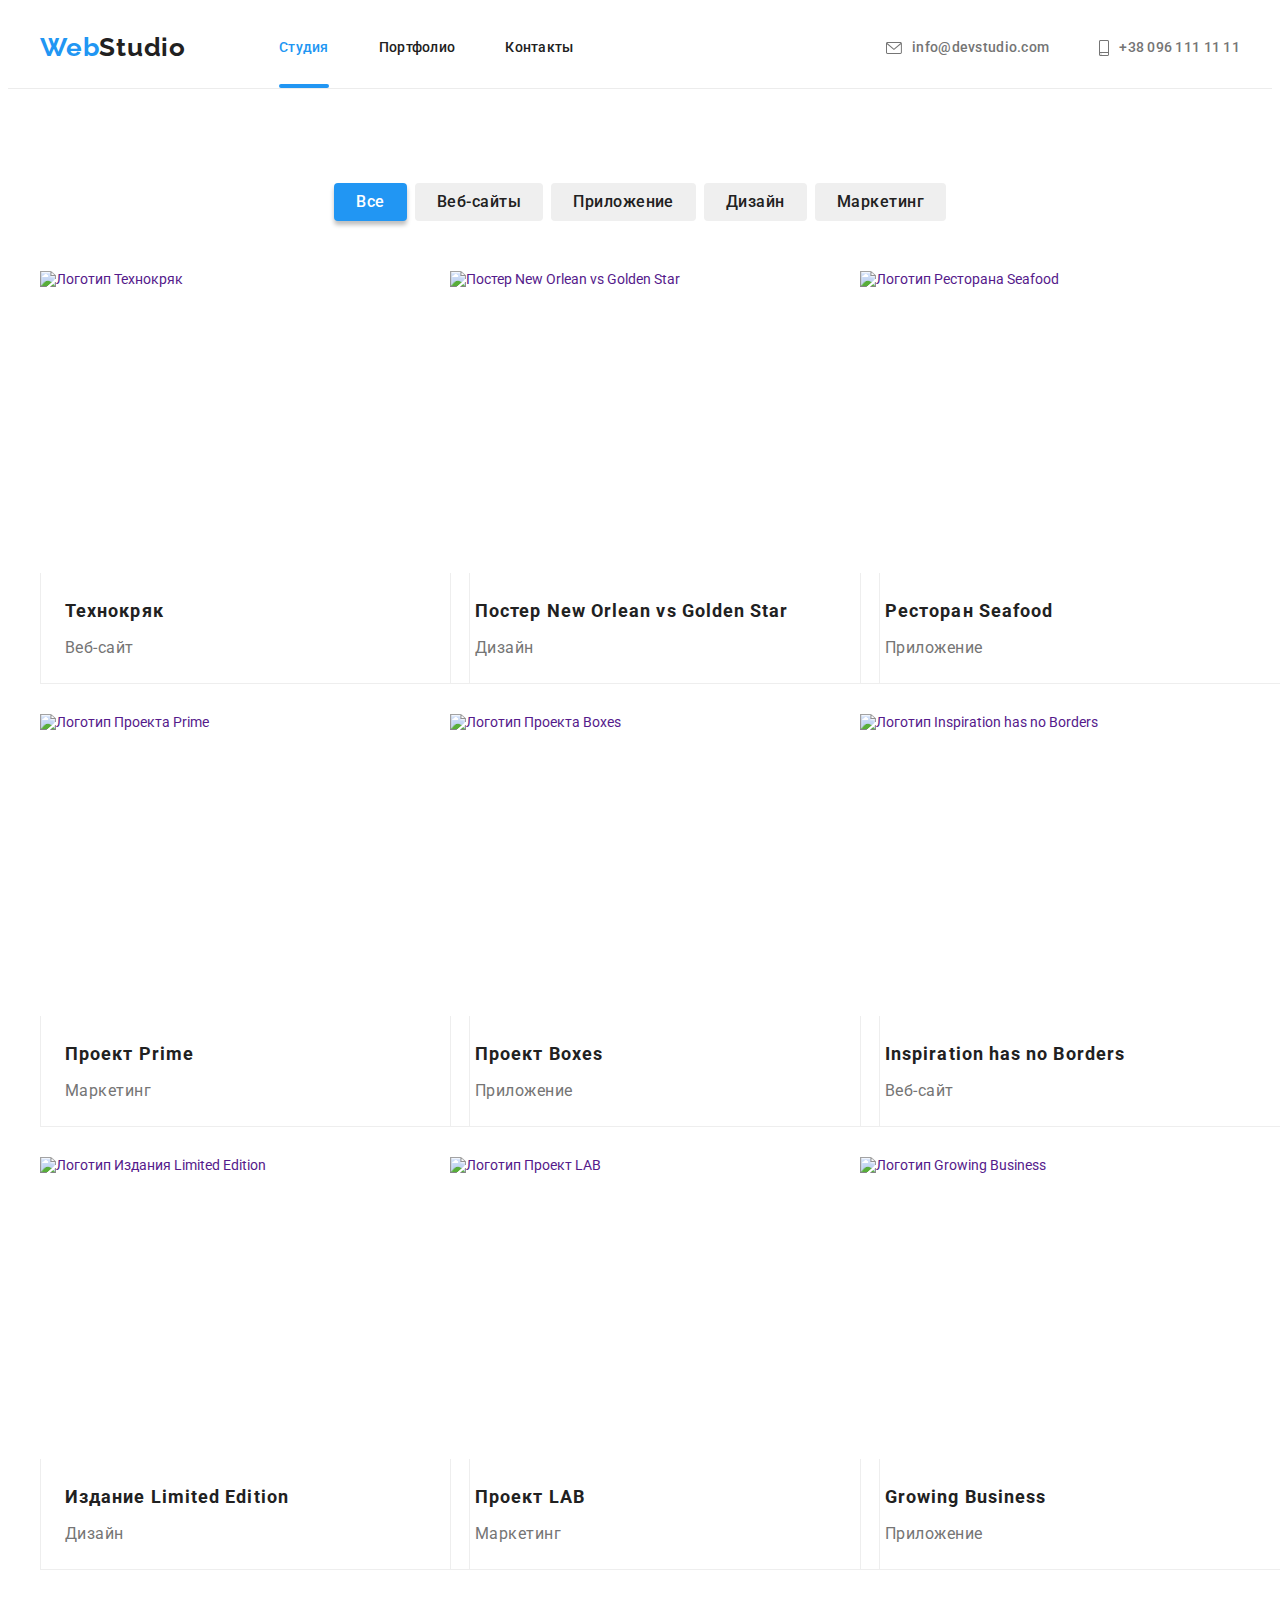
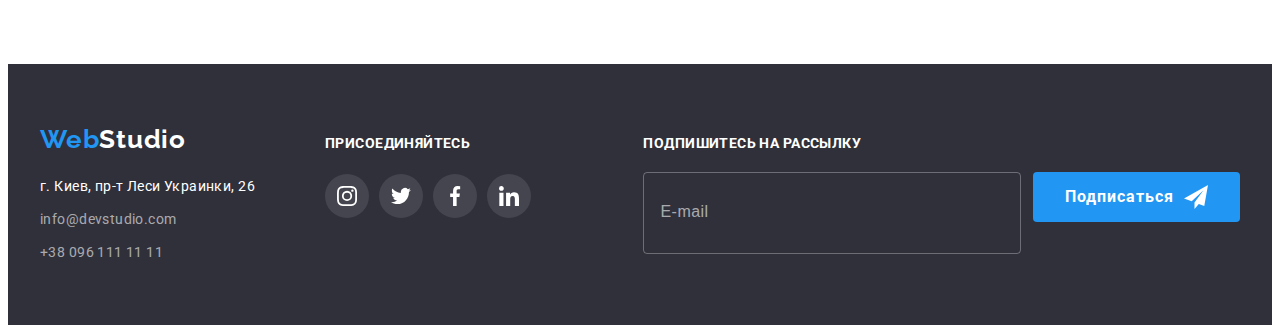
==== commit bf2d2503: "Виправлення v.1" ====
--- a/portfolio.html
+++ b/portfolio.html
@@ -400,61 +400,65 @@
         </section>
     </main>
     <footer class="footer">
-        <div class="container footer-container">
-            <div class="address-container">
-                <a lang="en" href="./index.html" class="logo bottom link ">Web<span class="logo-bottom">Studio</span></a>
-                <address class="address">
-                    <ul class="address__list list">
-                        <li class="address__item">
-                            <p class="address__text">г. Киев, пр-т Леси Украинки, 26</p>
-                        </li>
-                        <li class="address__item">
-                            <a href="mailto:info@devstudio.com" class="address__link link">info@devstudio.com</a>
-                        </li>
-                        <li class="address__item">
-                            <a href="callto:+380961111111" class="address__link link">+38 096 111 11 11</a>
+        <div class="footer-container container">
+            <div class="footer-tab">
+                <div class="address-container">
+                    <a lang="en" href="./index.html" class="logo bottom link ">Web<span
+                            class="logo-bottom">Studio</span></a>
+                    <address class="address">
+                        <ul class="address__list list">
+                            <li class="address__item">
+                                <p class="address__text">г. Киев, пр-т Леси Украинки, 26</p>
+                            </li>
+                            <li class="address__item">
+                                <a href="mailto:info@devstudio.com" class="address__link link">info@devstudio.com</a>
+                            </li>
+                            <li class="address__item">
+                                <a href="callto:+380961111111" class="address__link link">+38 096 111 11 11</a>
+                            </li>
+                        </ul>
+                    </address>
+                </div>
+                <div class="soc">
+                    <strong class="soc__title">Присоединяйтесь</strong>
+                    <ul class="soc__list list">
+                        <li class="soc__item">
+                            <a href="" class="soc__link link">
+                                <svg class="soc__icon" width="20px" height="20px">
+                                    <use href="./images/icons.svg#icon-instagram"></use>
+                                </svg>
+                            </a>
+                        </li>
+                        <li class="soc__item">
+                            <a href="" class="soc__link link">
+                                <svg class="soc__icon" width="20px" height="20px">
+                                    <use href="./images/icons.svg#icon-twitter"></use>
+                                </svg>
+                            </a>
+                        </li>
+                        <li class="soc__item">
+                            <a href="" class="soc__link link">
+                                <svg class="soc__icon" width="20px" height="20px">
+                                    <use href="./images/icons.svg#icon-facebook"></use>
+                                </svg>
+                            </a>
+                        </li>
+                        <li class="soc__item">
+                            <a href="" class="soc__link link">
+                                <svg class="soc__icon" width="20px" height="20px">
+                                    <use href="./images/icons.svg#icon-linkedin"></use>
+                                </svg>
+                            </a>
                         </li>
                     </ul>
-                </address>
-            </div>
-            <div class="soc">
-                <strong class="soc__title">Присоединяйтесь</strong>
-                <ul class="soc__list list">
-                    <li class="soc__item">
-                        <a href="" class="soc__link link">
-                            <svg class="soc__icon" width="20px" height="20px">
-                                <use href="./images/icons.svg#icon-instagram"></use>
-                            </svg>
-                        </a>
-                    </li>
-                    <li class="soc__item">
-                        <a href="" class="soc__link link">
-                            <svg class="soc__icon" width="20px" height="20px">
-                                <use href="./images/icons.svg#icon-twitter"></use>
-                            </svg>
-                        </a>
-                    </li>
-                    <li class="soc__item">
-                        <a href="" class="soc__link link">
-                            <svg class="soc__icon" width="20px" height="20px">
-                                <use href="./images/icons.svg#icon-facebook"></use>
-                            </svg>
-                        </a>
-                    </li>
-                    <li class="soc__item">
-                        <a href="" class="soc__link link">
-                            <svg class="soc__icon" width="20px" height="20px">
-                                <use href="./images/icons.svg#icon-linkedin"></use>
-                            </svg>
-                        </a>
-                    </li>
-                </ul>
+                </div>
             </div>
             <div class="connect">
                 <strong class="connect__title">Подпишитесь на рассылку</strong>
                 <form class="connect__form">
                     <label for="connect__email"></label>
-                    <input type="email" name="connect-email" id="connect-email" class="connect__input" placeholder="E-mail">
+                    <input type="email" name="connect-email" id="connect__email" class="connect__input"
+                        placeholder="E-mail">
                     <button type="submit" class="connect__btn btn">Подписаться
                         <svg class="connect__icon" width="24px" height="24px">
                             <use href="./images/icons.svg#icon-send"></use>
@@ -464,5 +468,6 @@
             </div>
         </div>
     </footer>
+<script src="./js/menu.js"></script>
 </body>
 </html>--- a/css/main.min.css
+++ b/css/main.min.css
@@ -1 +1 @@
-:root{--primary-text-color: #757575;--title-text-color: #212121;--main-white-color: #fff;--accent-color: #2196F3;--background-color: #2F303A;--secondary-background-color: #F5F4FA;--logo-color: #AFB1B8}body{background-color:var(--main-white-color);color:var(--primary-text-color);font-family:Roboto,sans-serif;font-size:14px}.list{list-style:none;padding:0;margin:0}.link{text-decoration:none}.btn{cursor:pointer;display:inline-block}img{display:block;width:100%;max-width:100%;height:auto}.visually-hidden{position:absolute;white-space:nowrap;width:1px;height:1px;overflow:hidden;border:0;padding:0;clip:rect(0 0 0 0);clip-path:inset(50%);margin:-1px}.section{padding-top:60px;padding-bottom:60px}@media screen and (min-width: 1200px){.section{padding-top:94px;padding-bottom:94px}}.container{margin-left:auto;margin-right:auto;padding-left:15px;padding-right:15px}@media screen and (min-width: 480px){.container{max-width:480px}}@media screen and (min-width: 768px){.container{max-width:768px}}@media screen and (min-width: 1200px){.container{max-width:1200px}}.title{margin-top:0;margin-bottom:30px;color:var(--title-text-color);font-weight:700;font-size:28px;line-height:1.17;text-align:center;letter-spacing:.03em}@media screen and (min-width: 1200px){.title{margin-bottom:50px;font-size:36px;line-height:1.16}}.header-page{border-bottom:1px solid #ececec}.main-nav{display:flex;justify-content:space-around;align-items:center}.logo{display:flex;margin-right:auto;padding-top:24px;padding-bottom:25px;color:var(--accent-color);font-family:Raleway,sans-serif;font-weight:700;font-size:26px;line-height:1.19;letter-spacing:.03em}.nav__logo{color:var(--title-text-color)}.nav{display:flex}.menu{display:none}@media screen and (min-width: 768px){.menu{display:flex;margin-left:93px}}.menu__item:not(:last-child){margin-right:50px}.menu__link{display:block;padding-top:32px;padding-bottom:32px;color:var(--title-text-color);font-weight:500;line-height:1.14;letter-spacing:.02em;transition:color 250ms cubic-bezier(0.4, 0, 0.2, 1)}.menu__link:hover,.menu__link:focus{color:var(--accent-color)}.menu__link--current{position:relative;color:var(--accent-color)}.menu__link--current::after{content:"";display:block;position:absolute;bottom:0;left:0;width:100%;height:4px;border-radius:2px;background-color:var(--accent-color)}.contact{display:none}@media screen and (min-width: 768px){.contact{display:flex;flex-direction:column;align-items:flex-start;margin-left:auto}}@media screen and (min-width: 1200px){.contact{flex-direction:row}}.contact__item:not(:last-child){margin-bottom:10px}@media screen and (min-width: 1200px){.contact__item:not(:last-child){margin-bottom:0;margin-right:50px}}.contact__link{display:flex;align-items:center;justify-content:center;color:var(--primary-text-color);font-weight:500;font-size:12px;line-height:1.16;letter-spacing:.02em;transition:color 250ms cubic-bezier(0.4, 0, 0.2, 1)}.contact__link:hover,.contact__link:focus{color:var(--accent-color)}@media screen and (min-width: 1200px){.contact__link{font-size:14px;line-height:1.14;padding-top:32px;padding-bottom:32px}}.contact__icon{fill:currentColor;margin-right:10px;height:14px}@media screen and (min-width: 1200px){.contact__icon{height:16px}}.menu-open-btn{display:block;margin-left:auto;top:10px;right:15px;border:none;background-color:rgba(0,0,0,0);fill:var(--title-text-color);transition:fill 250ms cubic-bezier(0.4, 0, 0.2, 1)}.menu-open-btn:hover,.menu-open-btn:focus{fill:var(--accent-color)}@media screen and (min-width: 768px){.menu-open-btn{display:none}}.mob-menu{position:fixed;width:100vw;height:100vh;background-color:#fff;top:0;left:0;padding-top:48px;padding-bottom:48px;padding-left:40px;z-index:2}@media screen and (min-width: 768px){.mob-menu{display:none}}.mob-menu.is-hidden{opacity:0;visibility:hidden;pointer-events:none}.mob-container{display:flex;flex-direction:column;justify-content:space-between;height:100%;overflow:auto}.menu-close-btn{display:block;position:absolute;top:10px;right:15px;border:none;background-color:rgba(0,0,0,0);fill:var(--title-text-color);transition:fill 250ms cubic-bezier(0.4, 0, 0.2, 1)}.menu-close-btn:hover,.menu-close-btn:focus{fill:var(--accent-color)}.mob-menu__item{margin-bottom:32px}.mob-menu__item:last-child{margin-bottom:0}.mob-menu__link{color:var(--title-text-color);margin-bottom:32px;font-weight:500;font-size:40px;line-height:1.17px;letter-spacing:.02em;transition:color 250ms cubic-bezier(0.4, 0, 0.2, 1)}.mob-menu__link:hover,.mob-menu__link:focus{color:var(--accent-color)}.mob-menu__link--current{color:var(--accent-color)}.mob-tel__link{display:block;margin-bottom:32px;font-weight:500;font-size:34px;line-height:1.17;letter-spacing:.02em;color:var(--accent-color)}.mob-mail__link{display:block;color:var(--primary-text-color);margin-bottom:64px;font-weight:500;font-size:24px;line-height:1.16;letter-spacing:.02em}.mob-soc__list{display:flex}.mob-soc__item:not(:last-child){margin-right:10px;padding-right:10px;border-right:1px solid rgba(33,33,33,.2)}.mob-soc__link{font-weight:500;font-size:18px;line-height:1.22;letter-spacing:.02em;color:var(--accent-color)}.hero{background-color:var(--background-color);text-align:center;padding-top:118px;padding-bottom:118px;margin-left:auto;margin-right:auto;background-image:linear-gradient(to right, rgba(47, 48, 58, 0.4), rgba(47, 48, 58, 0.4)),url(../../images/hero-img-mob.jpg);max-width:100%;max-width:480px;background-repeat:no-repeat;background-position:center;background-size:cover}@media(min-device-pixel-ratio: 2),(-webkit-min-device-pixel-ratio: 2),(min-resolution: 192dpi),(min-resolution: 2dppx){.hero{background-image:linear-gradient(to right, rgba(47, 48, 58, 0.4), rgba(47, 48, 58, 0.4)),url(../../images/hero-img-mob-2x.jpg)}}@media screen and (min-width: 768px){.hero{max-width:768px;background-image:linear-gradient(to right, rgba(47, 48, 58, 0.4), rgba(47, 48, 58, 0.4)),url(../../images/hero-img-tab.jpg)}}@media screen and (min-width: 768px)and (min-device-pixel-ratio: 2),screen and (min-width: 768px)and (-webkit-min-device-pixel-ratio: 2),screen and (min-width: 768px)and (min-resolution: 192dpi),screen and (min-width: 768px)and (min-resolution: 2dppx){.hero{background-image:linear-gradient(to right, rgba(47, 48, 58, 0.4), rgba(47, 48, 58, 0.4)),url(../../images/hero-img-tab-2x.jpg)}}@media screen and (min-width: 1200px){.hero{max-width:1600px;padding-top:200px;padding-bottom:200px;background-image:linear-gradient(to right, rgba(47, 48, 58, 0.4), rgba(47, 48, 58, 0.4)),url(../../images/hero-img.jpg)}}@media screen and (min-width: 1200px)and (min-device-pixel-ratio: 2),screen and (min-width: 1200px)and (-webkit-min-device-pixel-ratio: 2),screen and (min-width: 1200px)and (min-resolution: 192dpi),screen and (min-width: 1200px)and (min-resolution: 2dppx){.hero{background-image:linear-gradient(to right, rgba(47, 48, 58, 0.4), rgba(47, 48, 58, 0.4)),url(../../images/hero-img-2x.jpg)}}.hero__title{width:360px;margin-left:auto;margin-right:auto;margin-top:0;margin-bottom:30px;color:var(--main-white-color);font-weight:900;font-size:26px;line-height:1.62;letter-spacing:.06em;text-transform:uppercase}@media screen and (min-width: 1200px){.hero__title{width:696px;font-size:44px;line-height:1.36}}.hero__btn{min-width:200px;padding:10px 32px;border:0px solid rgba(0,0,0,0);border-radius:4px;background-color:var(--accent-color);color:var(--main-white-color);font-family:inherit;font-weight:700;font-size:16px;line-height:1.88;text-align:center;letter-spacing:.06em}.features__list{display:flex;flex-wrap:wrap;gap:30px}.features__item{width:100%}@media screen and (min-width: 768px){.features__item{width:calc((100% - 30px)/2)}}@media screen and (min-width: 1200px){.features__item{width:calc((100% - 90px)/4)}}.features__thumb{display:flex;justify-content:center;align-items:center;width:100%;height:120px;margin-bottom:30px;background-color:var(--secondary-background-color);border-radius:4px}.features__name{text-align:center;margin-top:0;margin-bottom:10px;color:var(--title-text-color);font-weight:700;line-height:1.14;letter-spacing:.03em;text-transform:uppercase}@media screen and (min-width: 768px){.features__name{text-align:start}}.features__text{margin-top:0;margin-bottom:0;line-height:1.71;letter-spacing:.03em}.skills.section{display:none}@media screen and (min-width: 1200px){.skills.section{display:block;padding-top:0}}.skills .container{padding-top:0}.skill__list{display:flex}.skill__item+.skill__item{margin-left:30px}.skill__thumb{position:relative}.skill__overlay{display:flex;justify-content:center;align-items:center;position:absolute;width:100%;height:70px;bottom:0;left:0;background-color:rgba(47,48,58,.8)}.skill__description{margin:0;font-weight:700;line-height:1.14;letter-spacing:.03em;text-transform:uppercase;text-align:center;color:var(--main-white-color)}.team{background-color:var(--secondary-background-color)}.teammate{display:flex;flex-wrap:wrap;gap:30px}.teammate__item{width:100%;background-color:var(--main-white-color);box-shadow:0px 4px 4px rgba(0,0,0,.25)}@media screen and (min-width: 768px){.teammate__item{width:calc((100% - 30px)/2)}}@media screen and (min-width: 1200px){.teammate__item{width:calc((100% - 90px)/4)}}.teammate__card{margin-bottom:0}.teammate__item .container{width:100%;padding-top:30px;padding-bottom:24px;padding-left:32px;padding-right:32px}.teammate__name{margin-top:0;margin-bottom:10px;color:var(--title-text-color);font-weight:500;font-size:16px;line-height:1.19;text-align:center;letter-spacing:.03em}.teammate__text{margin-top:0;margin-bottom:16px;font-size:16px;line-height:1.19;text-align:center;letter-spacing:.03em}.teammate-soc{display:flex;justify-content:center;gap:10px}.teammate-soc__item{width:44px;height:44px}.teammate-soc__link{display:flex;align-items:center;justify-content:center;width:100%;height:100%;border-radius:50%;transition:background-color 250ms cubic-bezier(0.4, 0, 0.2, 1)}.teammate-soc__link:hover,.teammate-soc__link:focus{background-color:var(--accent-color)}.teammate-soc__link .teammate-soc__icon{fill:var(--logo-color);transition:fill 250ms cubic-bezier(0.4, 0, 0.2, 1)}.teammate-soc__link:hover .teammate-soc__icon,.teammate-soc__link:focus .teammate-soc__icon{fill:var(--main-white-color)}.partners__list{display:flex;flex-wrap:wrap;gap:30px}.partners__item{width:100%;display:block;width:calc((100% - 30px)/2)}@media screen and (min-width: 768px){.partners__item{width:calc((100% - 60px)/3)}}@media screen and (min-width: 1200px){.partners__item{width:calc((100% - 150px)/6)}}.partners__link{display:flex;justify-content:center;align-items:center;width:100%;height:92px;border:1px solid var(--logo-color);border-radius:4px}.partners__icon{fill:var(--logo-color);transition:fill 250ms cubic-bezier(0.4, 0, 0.2, 1)}.partners__link:hover .partners__icon,.partners__link:focus .partners__icon{fill:var(--accent-color)}.footer{background-color:var(--background-color);padding:60px 15px;justify-content:flex-start;align-items:baseline}.footer-container{padding-top:0;padding-bottom:0;align-items:baseline;width:100%;text-align:center;align-items:baseline}@media screen and (min-width: 768px){.footer-container{display:flex;flex-wrap:wrap;justify-content:space-around}}@media screen and (min-width: 1200px){.footer-container{text-align:start}}.logo.bottom{padding-top:0;padding-bottom:0;margin-bottom:20px;justify-content:center}@media screen and (min-width: 1200px){.logo.bottom{justify-content:flex-start}}.logo-bottom{color:var(--main-white-color)}.address-container{margin-bottom:60px}.address{font-style:normal;margin-left:auto;margin-right:auto}.address__text{margin-top:0;margin-bottom:9px;color:var(--main-white-color);line-height:1.71;letter-spacing:.03em}.address__item:not(:last-child){margin-bottom:9px}.address__link{color:rgba(255,255,255,.6);line-height:1.71;letter-spacing:.03em;transition:color 250ms cubic-bezier(0.4, 0, 0.2, 1)}.address__link:hover,.address__link:focus{color:var(--accent-color)}.soc{margin-bottom:60px}@media screen and (min-width: 1200px){.soc{margin-bottom:0;margin-left:70px}}.soc__list{display:flex;justify-content:center}.soc__title{display:block;margin-bottom:20px;font-weight:700;line-height:1.42;letter-spacing:.03em;text-transform:uppercase;color:var(--main-white-color)}.soc__item{width:44px;height:44px;border-radius:50%;margin-right:10px;background-color:rgba(255,255,255,.1)}.soc__item:last-child{margin-right:0}.soc__icon{fill:var(--main-white-color);margin:0}.soc__link{display:flex;align-items:center;justify-content:center;width:100%;height:100%;border-radius:50%;transition:background-color 250ms cubic-bezier(0.4, 0, 0.2, 1)}.soc__link:hover,.soc__link:focus{background-color:var(--accent-color)}.connect{margin-left:auto}@media screen and (min-width: 768px)and (max-width: 1199px){.connect{margin-right:auto}}.connect__title{display:block;margin-bottom:20px;font-weight:700;font-size:14px;line-height:1.14;letter-spacing:.03em;text-transform:uppercase;color:var(--main-white-color)}.connect__form{width:100%}@media screen and (min-width: 1200px){.connect__form{display:flex}}.connect__input{display:block;height:50px;width:100%;max-width:450px;margin-right:0;margin-bottom:20px;background-color:rgba(0,0,0,0);border:1px solid rgba(255,255,255,.3);border-radius:4px;padding-top:15px;padding-bottom:15px;padding-left:16px;color:var(--main-white-color)}.connect__input::placeholder{font-size:16px;line-height:1.25;letter-spacing:.03em;color:rgba(255,255,255,.6)}@media screen and (min-width: 768px){.connect__input{width:450px}}@media screen and (min-width: 1200px){.connect__input{width:358px;margin-right:12px}}.connect__btn{margin-left:auto;margin-right:auto;display:flex;align-items:center;min-width:200px;height:50px;padding:10px 32px;border:0px solid rgba(0,0,0,0);border-radius:4px;background-color:var(--accent-color);color:var(--main-white-color);font-family:inherit;font-weight:700;font-size:16px;line-height:1.88;text-align:center;letter-spacing:.06em;transition:box-shadow 250ms cubic-bezier(0.4, 0, 0.2, 1)}.connect__btn:hover,.connect__btn:focus{box-shadow:0px 4px 4px rgba(0,0,0,.15)}.connect__icon{margin-left:10px;fill:var(--main-white-color)}.backdrop{position:fixed;top:0;left:0;width:100%;height:100%;padding:93px 15px;background-color:rgba(0,0,0,.2);opacity:1;overflow-y:scroll;transition:opacity 250ms cubic-bezier(0.4, 0, 0.2, 1),visibility 250ms cubic-bezier(0.4, 0, 0.2, 1)}.backdrop.is-hidden{opacity:0;visibility:hidden;pointer-events:none}.backdrop.is-hidden .modal{transform:translate(-50%, -50%) scale(0)}.modal{position:relative;padding:40px;background-color:var(--main-white-color);box-shadow:0px 1px 3px rgba(0,0,0,.12),0px 1px 1px rgba(0,0,0,.14),0px 2px 1px rgba(0,0,0,.2);border-radius:4px;transition:transform 250ms cubic-bezier(0.4, 0, 0.2, 1),scale 250ms cubic-bezier(0.4, 0, 0.2, 1)}@media screen and (min-width: 768px){.modal{position:absolute;top:50%;left:50%;transform:translate(-50%, -50%) scale(1);width:450px;height:609px}}@media screen and (min-width: 1200px){.modal{width:528px;height:581px}}.close-btn{position:absolute;top:8px;right:8px;width:30px;height:30px;display:flex;align-items:center;border-radius:50%;border:1px solid rgba(0,0,0,.1);background-color:var(--main-white-color)}.close-icon{transition:fill 250ms cubic-bezier(0.4, 0, 0.2, 1)}.close-btn:hover .close-icon,.close-btn:focus .close-icon{fill:var(--accent-color)}.modal-title{margin-top:0;margin-bottom:12px;font-weight:700;font-size:20px;line-height:1.15;text-align:center;letter-spacing:.03em;color:var(--title-text-color)}.modal-field{width:100%;margin-bottom:10px}.modal-field.comment{margin-bottom:20px}.checkbox-field{margin-bottom:30px}.modal-lable{display:block;margin-bottom:4px;font-size:12px;line-height:1.16;letter-spacing:.01em}.input-wrap{position:relative}.modal-icon{display:block;position:absolute;top:50%;left:12px;transform:translateY(-50%);transition:fill 250ms cubic-bezier(0.4, 0, 0.2, 1)}.modal-input:focus+.modal-icon{fill:var(--accent-color)}.modal-input{display:block;width:100%;height:40px;border:1px solid rgba(33,33,33,.2);border-radius:4px;background-color:rgba(0,0,0,0);outline:rgba(0,0,0,0);padding-top:12px;padding-bottom:12px;padding-left:42px;cursor:pointer;transition:border-color 250ms cubic-bezier(0.4, 0, 0.2, 1)}.modal-input:focus{border-color:var(--accent-color)}.modal-comment{display:block;width:100%;height:120px;resize:none;border:1px solid rgba(33,33,33,.2);border-radius:4px;background-color:rgba(0,0,0,0);padding:12px 16px;outline:rgba(0,0,0,0)}.modal-comment:focus{border-color:var(--accent-color)}.modal-comment::placeholder{line-height:1.16;color:rgba(117,117,117,.5)}.modal-submit{display:block;margin-left:auto;margin-right:auto;min-width:200px;padding:10px 32px;border:0px solid rgba(0,0,0,0);border-radius:4px;background-color:var(--accent-color);color:var(--main-white-color);font-family:inherit;font-weight:700;font-size:16px;line-height:1.88;text-align:center;letter-spacing:.06em;transition:box-shadow 250ms cubic-bezier(0.4, 0, 0.2, 1)}.modal-submit:hover{box-shadow:0px 4px 4px rgba(0,0,0,.15)}.check-text{display:flex;align-items:center;justify-content:center;margin-bottom:30px;font-size:12px;line-height:1.16;letter-spacing:.03em}@media screen and (min-width: 1200px){.check-text{font-size:14px;line-height:1.71}}.check-border{display:flex;text-align:center;justify-content:center;width:16px;height:15px;border:2px solid var(--title-text-color);border-radius:2px;margin-right:9px;transition:border-color 250ms cubic-bezier(0.4, 0, 0.2, 1)}.check-text:hover .check-border,.check-text:focus .check-border{border-color:var(--accent-color)}.privacy-check:checked+.check-text .check-border{background-color:#2196f3;border:none}.privacy-check:focus+.check-text .check-border{border-color:var(--accent-color)}.check-icon{fill:rgba(0,0,0,0)}.privacy-check:checked+.check-text .check-icon{fill:var(--main-white-color)}.check-link{color:var(--accent-color);font-size:12px;line-height:1.16}@media screen and (min-width: 1200px){.check-link{font-size:14px;line-height:1.71}}.filter{display:flex;flex-wrap:wrap;gap:8px;margin-bottom:40px}@media screen and (min-width: 768px){.filter{justify-content:center;margin-bottom:30px}}@media screen and (min-width: 1200px){.filter{margin-bottom:50px}}.filter__btn{display:block;min-width:73px;width:calc(100% - 16px)/3;padding:6px 22px;border:0px solid rgba(0,0,0,0);border-radius:4px;color:var(--title-text-color);font-family:inherit;font-weight:500;font-size:16px;line-height:1.62;text-align:center;letter-spacing:.03em;transition:background-color 250ms cubic-bezier(0.4, 0, 0.2, 1),color 250ms cubic-bezier(0.4, 0, 0.2, 1),box-shadow 250ms cubic-bezier(0.4, 0, 0.2, 1)}.filter__btn:hover,.filter__btn:focus{background-color:var(--accent-color);color:var(--main-white-color);box-shadow:0px 4px 4px rgba(0,0,0,.25)}.filter__btn--current{background-color:var(--accent-color);color:var(--main-white-color);box-shadow:0px 4px 4px rgba(0,0,0,.25)}.project{display:flex;flex-wrap:wrap;gap:30px}.project__item{width:100%}@media screen and (min-width: 768px){.project__item{width:calc((100% - 30px)/2)}}@media screen and (min-width: 1200px){.project__item{width:calc((100% - 60px)/3)}}.project__item .container{max-width:370px;padding:20px 24px;border-left:1px solid #eee;border-bottom:1px solid #eee;border-right:1px solid #eee}.project__thumb{position:relative;overflow:hidden}.project__overlay{position:absolute;bottom:0;left:0;width:100%;height:100%;background-color:rgba(33,150,243,.9);transform:translateY(101%);transition:transform 250ms cubic-bezier(0.4, 0, 0.2, 1)}.project__link:hover .project__overlay,.project__link:focus .project__overlay{transform:translateY(0)}.project__description{margin:0;padding:63px 24px;color:var(--main-white-color);font-size:18px;line-height:1.56;letter-spacing:.03em}.project__link{display:block;box-shadow:none;transition:box-shadow 250ms cubic-bezier(0.4, 0, 0.2, 1)}.project__link:hover,.project__link:focus{box-shadow:0px 1px 1px rgba(0,0,0,.12),0px 4px 4px rgba(0,0,0,.06),1px 4px 6px rgba(0,0,0,.16)}.project__title{margin-top:0;margin-bottom:4px;color:var(--title-text-color);font-weight:700;font-size:18px;line-height:2;letter-spacing:.06em}.project__text{color:var(--primary-text-color);margin:0;font-size:16px;line-height:1.88;letter-spacing:.03em}/*# sourceMappingURL=main.min.css.map */+:root{--primary-text-color: #757575;--title-text-color: #212121;--main-white-color: #fff;--accent-color: #2196F3;--background-color: #2F303A;--secondary-background-color: #F5F4FA;--logo-color: #AFB1B8}body{background-color:var(--main-white-color);color:var(--primary-text-color);font-family:Roboto,sans-serif;font-size:14px}.list{list-style:none;padding:0;margin:0}.link{text-decoration:none}.btn{cursor:pointer;display:inline-block}img{display:block;width:100%;max-width:100%;height:auto}.visually-hidden{position:absolute;white-space:nowrap;width:1px;height:1px;overflow:hidden;border:0;padding:0;clip:rect(0 0 0 0);clip-path:inset(50%);margin:-1px}.section{padding-top:60px;padding-bottom:60px}@media screen and (min-width: 1200px){.section{padding-top:94px;padding-bottom:94px}}.container{margin-left:auto;margin-right:auto;padding-left:15px;padding-right:15px}@media screen and (min-width: 480px){.container{max-width:480px}}@media screen and (min-width: 768px){.container{max-width:768px}}@media screen and (min-width: 1200px){.container{max-width:1200px}}.title{margin-top:0;margin-bottom:30px;color:var(--title-text-color);font-weight:700;font-size:28px;line-height:1.17;text-align:center;letter-spacing:.03em}@media screen and (min-width: 1200px){.title{margin-bottom:50px;font-size:36px;line-height:1.16}}.header-page{border-bottom:1px solid #ececec}.main-nav{display:flex;justify-content:space-around;align-items:center}.logo{display:flex;margin-right:auto;padding-top:24px;padding-bottom:25px;color:var(--accent-color);font-family:Raleway,sans-serif;font-weight:700;font-size:26px;line-height:1.19;letter-spacing:.03em}.nav__logo{color:var(--title-text-color)}.nav{display:flex}.menu{display:none}@media screen and (min-width: 768px){.menu{display:flex;margin-left:93px}}.menu__item:not(:last-child){margin-right:50px}.menu__link{display:block;padding-top:32px;padding-bottom:32px;color:var(--title-text-color);font-weight:500;line-height:1.14;letter-spacing:.02em;transition:color 250ms cubic-bezier(0.4, 0, 0.2, 1)}.menu__link:hover,.menu__link:focus{color:var(--accent-color)}.menu__link--current{position:relative;color:var(--accent-color)}.menu__link--current::after{content:"";display:block;position:absolute;bottom:0;left:0;width:100%;height:4px;border-radius:2px;background-color:var(--accent-color)}.contact{display:none}@media screen and (min-width: 768px){.contact{display:flex;flex-direction:column;align-items:flex-start;margin-left:auto}}@media screen and (min-width: 1200px){.contact{flex-direction:row}}.contact__item:not(:last-child){margin-bottom:10px}@media screen and (min-width: 1200px){.contact__item:not(:last-child){margin-bottom:0;margin-right:50px}}.contact__link{display:flex;align-items:center;justify-content:center;color:var(--primary-text-color);font-weight:500;font-size:12px;line-height:1.16;letter-spacing:.02em;transition:color 250ms cubic-bezier(0.4, 0, 0.2, 1)}.contact__link:hover,.contact__link:focus{color:var(--accent-color)}@media screen and (min-width: 1200px){.contact__link{font-size:14px;line-height:1.14;padding-top:32px;padding-bottom:32px}}@media screen and (min-width: 768px)and (max-width: 1199px){.contact__mail{padding-top:20px}}@media screen and (min-width: 768px)and (max-width: 1199px){.contact__tel{padding-bottom:20px}}.contact__icon{fill:currentColor;margin-right:10px;height:14px}@media screen and (min-width: 1200px){.contact__icon{height:16px}}.menu-open-btn{display:block;margin-left:auto;top:10px;right:15px;border:none;background-color:rgba(0,0,0,0);fill:var(--title-text-color);transition:fill 250ms cubic-bezier(0.4, 0, 0.2, 1)}.menu-open-btn:hover,.menu-open-btn:focus{fill:var(--accent-color)}@media screen and (min-width: 768px){.menu-open-btn{display:none}}.mob-menu{position:fixed;width:100vw;height:100vh;background-color:#fff;top:0;left:0;padding-top:48px;padding-bottom:48px;padding-left:40px;z-index:2;opacity:1;transition:opacity 250ms cubic-bezier(0.4, 0, 0.2, 1),visibility 250ms cubic-bezier(0.4, 0, 0.2, 1)}@media screen and (min-width: 768px){.mob-menu{display:none}}.mob-menu.is-hidden{opacity:0;visibility:hidden;pointer-events:none}.mob-container{display:flex;flex-direction:column;justify-content:space-between;height:100%;overflow:auto}.menu-close-btn{display:block;position:absolute;top:10px;right:15px;border:none;background-color:rgba(0,0,0,0);fill:var(--title-text-color);transition:fill 250ms cubic-bezier(0.4, 0, 0.2, 1)}.menu-close-btn:hover,.menu-close-btn:focus{fill:var(--accent-color)}.mob-menu__item{margin-bottom:32px}.mob-menu__item:last-child{margin-bottom:0}.mob-menu__link{display:inline-block;color:var(--title-text-color);font-weight:500;font-size:40px;line-height:1.17px;letter-spacing:.02em;transition:color 250ms cubic-bezier(0.4, 0, 0.2, 1)}.mob-menu__link:hover,.mob-menu__link:focus{color:var(--accent-color)}.mob-menu__link--current{color:var(--accent-color)}.mob-tel__link{display:block;margin-bottom:32px;font-weight:500;font-size:34px;line-height:1.17;letter-spacing:.02em;color:var(--accent-color)}.mob-mail__link{display:block;color:var(--primary-text-color);margin-bottom:64px;font-weight:500;font-size:24px;line-height:1.16;letter-spacing:.02em}.mob-soc__list{display:flex}.mob-soc__item:not(:last-child){margin-right:10px;padding-right:10px;border-right:1px solid rgba(33,33,33,.2)}.mob-soc__link{font-weight:500;font-size:18px;line-height:1.22;letter-spacing:.02em;color:var(--accent-color)}.hero{background-color:var(--background-color);text-align:center;padding-top:118px;padding-bottom:118px;margin-left:auto;margin-right:auto;background-image:linear-gradient(to right, rgba(47, 48, 58, 0.4), rgba(47, 48, 58, 0.4)),url(../images/hero-img-mob.jpg);max-width:100%;max-width:480px;background-repeat:no-repeat;background-position:center;background-size:cover}@media(min-device-pixel-ratio: 2),(-webkit-min-device-pixel-ratio: 2),(min-resolution: 192dpi),(min-resolution: 2dppx){.hero{background-image:linear-gradient(to right, rgba(47, 48, 58, 0.4), rgba(47, 48, 58, 0.4)),url(../images/hero-img-mob-2x.jpg)}}@media screen and (min-width: 768px){.hero{max-width:768px;background-image:linear-gradient(to right, rgba(47, 48, 58, 0.4), rgba(47, 48, 58, 0.4)),url(../images/hero-img-tab.jpg)}}@media screen and (min-width: 768px)and (min-device-pixel-ratio: 2),screen and (min-width: 768px)and (-webkit-min-device-pixel-ratio: 2),screen and (min-width: 768px)and (min-resolution: 192dpi),screen and (min-width: 768px)and (min-resolution: 2dppx){.hero{background-image:linear-gradient(to right, rgba(47, 48, 58, 0.4), rgba(47, 48, 58, 0.4)),url(../images/hero-img-tab-2x.jpg)}}@media screen and (min-width: 1200px){.hero{max-width:1600px;padding-top:200px;padding-bottom:200px;background-image:linear-gradient(to right, rgba(47, 48, 58, 0.4), rgba(47, 48, 58, 0.4)),url(../images/hero-img.jpg)}}@media screen and (min-width: 1200px)and (min-device-pixel-ratio: 2),screen and (min-width: 1200px)and (-webkit-min-device-pixel-ratio: 2),screen and (min-width: 1200px)and (min-resolution: 192dpi),screen and (min-width: 1200px)and (min-resolution: 2dppx){.hero{background-image:linear-gradient(to right, rgba(47, 48, 58, 0.4), rgba(47, 48, 58, 0.4)),url(../images/hero-img-2x.jpg)}}.hero__title{margin-left:auto;margin-right:auto;margin-top:0;margin-bottom:30px;color:var(--main-white-color);font-weight:900;font-size:26px;line-height:1.62;letter-spacing:.06em;text-transform:uppercase}@media screen and (min-width: 768px){.hero__title{width:360px}}@media screen and (min-width: 1200px){.hero__title{width:696px;font-size:44px;line-height:1.36}}.hero__btn{min-width:200px;padding:10px 32px;border:0px solid rgba(0,0,0,0);border-radius:4px;background-color:var(--accent-color);color:var(--main-white-color);font-family:inherit;font-weight:700;font-size:16px;line-height:1.88;text-align:center;letter-spacing:.06em}@media screen and (min-width: 768px){.features__list{margin:0;display:flex;flex-wrap:wrap;gap:30px}}.features__item{width:100%}@media screen and (max-width: 767px){.features__item{margin-bottom:30px}.features__item:last-child{margin-bottom:0}}@media screen and (min-width: 768px){.features__item{width:calc((100% - 30px)/2)}}@media screen and (min-width: 1200px){.features__item{width:calc((100% - 90px)/4)}}.features__thumb{display:flex;justify-content:center;align-items:center;width:100%;height:120px;margin-bottom:30px;background-color:var(--secondary-background-color);border-radius:4px}.features__name{text-align:center;margin-top:0;margin-bottom:10px;color:var(--title-text-color);font-weight:700;line-height:1.14;letter-spacing:.03em;text-transform:uppercase}@media screen and (min-width: 768px){.features__name{text-align:start}}.features__text{margin-top:0;margin-bottom:0;line-height:1.71;letter-spacing:.03em}.skills.section{display:none}@media screen and (min-width: 1200px){.skills.section{display:block;padding-top:0}}.skills .container{padding-top:0}.skill__list{display:flex}.skill__item+.skill__item{margin-left:30px}.skill__thumb{position:relative}.skill__overlay{display:flex;justify-content:center;align-items:center;position:absolute;width:100%;height:70px;bottom:0;left:0;background-color:rgba(47,48,58,.8)}.skill__description{margin:0;font-weight:700;line-height:1.14;letter-spacing:.03em;text-transform:uppercase;text-align:center;color:var(--main-white-color)}.team{background-color:var(--secondary-background-color)}@media screen and (min-width: 768px){.teammate{display:flex;flex-wrap:wrap;gap:30px}}.teammate__item{width:100%;background-color:var(--main-white-color);box-shadow:0px 4px 4px rgba(0,0,0,.25)}@media screen and (max-width: 767px){.teammate__item{margin-bottom:30px}.teammate__item:last-child{margin-bottom:0}}@media screen and (min-width: 768px){.teammate__item{width:calc((100% - 30px)/2)}}@media screen and (min-width: 1200px){.teammate__item{width:calc((100% - 90px)/4)}}.teammate__card{margin-bottom:0}.teammate__item .container{width:100%;padding-top:30px;padding-bottom:24px;padding-left:32px;padding-right:32px}.teammate__name{margin-top:0;margin-bottom:10px;color:var(--title-text-color);font-weight:500;font-size:16px;line-height:1.19;text-align:center;letter-spacing:.03em}.teammate__text{margin-top:0;margin-bottom:16px;font-size:16px;line-height:1.19;text-align:center;letter-spacing:.03em}.teammate-soc{display:flex;justify-content:center;gap:10px}.teammate-soc__item{width:44px;height:44px}.teammate-soc__link{display:flex;align-items:center;justify-content:center;width:100%;height:100%;border-radius:50%;transition:background-color 250ms cubic-bezier(0.4, 0, 0.2, 1)}.teammate-soc__link:hover,.teammate-soc__link:focus{background-color:var(--accent-color)}.teammate-soc__link .teammate-soc__icon{fill:var(--logo-color);transition:fill 250ms cubic-bezier(0.4, 0, 0.2, 1)}.teammate-soc__link:hover .teammate-soc__icon,.teammate-soc__link:focus .teammate-soc__icon{fill:var(--main-white-color)}.partners__list{display:flex;flex-wrap:wrap;gap:30px}.partners__item{width:100%;display:block;width:calc((100% - 30px)/2)}@media screen and (min-width: 768px){.partners__item{width:calc((100% - 60px)/3)}}@media screen and (min-width: 1200px){.partners__item{width:calc((100% - 150px)/6)}}.partners__link{display:flex;justify-content:center;align-items:center;width:100%;height:92px;border:1px solid var(--logo-color);border-radius:4px}.partners__icon{fill:var(--logo-color);transition:fill 250ms cubic-bezier(0.4, 0, 0.2, 1)}.partners__link:hover .partners__icon,.partners__link:focus .partners__icon{fill:var(--accent-color)}.footer{background-color:var(--background-color);padding-top:60px;padding-bottom:60px;justify-content:flex-start;align-items:baseline}.footer-container{padding-top:0;padding-bottom:0;align-items:baseline;width:100%;text-align:center;align-items:baseline}@media screen and (min-width: 1200px){.footer-container{display:flex;flex-wrap:wrap;justify-content:space-around;text-align:start}}@media screen and (min-width: 768px){.footer-tab{display:flex;flex-wrap:wrap;justify-content:space-around}}@media screen and (min-width: 1200px){.footer-tab{justify-content:center;align-items:baseline}}.logo.bottom{padding-top:0;padding-bottom:0;margin-bottom:20px;justify-content:center}@media screen and (min-width: 1200px){.logo.bottom{justify-content:flex-start}}.logo-bottom{color:var(--main-white-color)}.address-container{margin-bottom:60px}@media screen and (min-width: 1200px){.address-container{margin-bottom:0}}.address{font-style:normal;margin-left:auto;margin-right:auto}.address__text{margin-top:0;margin-bottom:9px;color:var(--main-white-color);line-height:1.71;letter-spacing:.03em}.address__item:not(:last-child){margin-bottom:9px}.address__link{color:rgba(255,255,255,.6);line-height:1.71;letter-spacing:.03em;transition:color 250ms cubic-bezier(0.4, 0, 0.2, 1)}.address__link:hover,.address__link:focus{color:var(--accent-color)}.soc{margin-bottom:60px}@media screen and (min-width: 1200px){.soc{margin-bottom:0;margin-left:70px}}.soc__list{display:flex;justify-content:center}.soc__title{display:block;margin-bottom:20px;font-weight:700;line-height:1.42;letter-spacing:.03em;text-transform:uppercase;color:var(--main-white-color)}.soc__item{width:44px;height:44px;border-radius:50%;margin-right:10px;background-color:rgba(255,255,255,.1)}.soc__item:last-child{margin-right:0}.soc__icon{fill:var(--main-white-color);margin:0}.soc__link{display:flex;align-items:center;justify-content:center;width:100%;height:100%;border-radius:50%;transition:background-color 250ms cubic-bezier(0.4, 0, 0.2, 1)}.soc__link:hover,.soc__link:focus{background-color:var(--accent-color)}@media screen and (min-width: 768px)and (max-width: 1199px){.connect{justify-content:center}}@media screen and (min-width: 1200px){.connect{margin-left:auto}}.connect__title{display:block;margin-bottom:20px;font-weight:700;font-size:14px;line-height:1.14;letter-spacing:.03em;text-transform:uppercase;color:var(--main-white-color)}.connect__form{width:100%}@media screen and (min-width: 1200px){.connect__form{display:flex;justify-content:center}}.connect__input{display:block;height:50px;width:100%;max-width:450px;margin-right:0;margin-bottom:20px;background-color:rgba(0,0,0,0);border:1px solid rgba(255,255,255,.3);border-radius:4px;padding-top:15px;padding-bottom:15px;padding-left:16px;color:var(--main-white-color)}.connect__input::placeholder{font-size:16px;line-height:1.25;letter-spacing:.03em;color:rgba(255,255,255,.6)}@media screen and (min-width: 768px){.connect__input{width:450px;margin-left:auto;margin-right:auto}}@media screen and (min-width: 1200px){.connect__input{width:358px;margin-right:12px;margin-bottom:0}}.connect__btn{margin-left:auto;margin-right:auto;display:flex;align-items:center;min-width:200px;height:50px;padding:10px 32px;border:0px solid rgba(0,0,0,0);border-radius:4px;background-color:var(--accent-color);color:var(--main-white-color);font-family:inherit;font-weight:700;font-size:16px;line-height:1.88;text-align:center;letter-spacing:.06em;transition:box-shadow 250ms cubic-bezier(0.4, 0, 0.2, 1)}.connect__btn:hover,.connect__btn:focus{box-shadow:0px 4px 4px rgba(0,0,0,.15)}.connect__icon{margin-left:10px;fill:var(--main-white-color)}.backdrop{position:fixed;top:0;left:0;width:100%;height:100%;padding:93px 15px;background-color:rgba(0,0,0,.2);opacity:1;overflow-y:scroll;transition:opacity 250ms cubic-bezier(0.4, 0, 0.2, 1),visibility 250ms cubic-bezier(0.4, 0, 0.2, 1)}.backdrop.is-hidden{opacity:0;visibility:hidden;pointer-events:none}.backdrop.is-hidden .modal{transform:translate(-50%, -50%) scale(0)}.modal{position:relative;padding:40px;background-color:var(--main-white-color);box-shadow:0px 1px 3px rgba(0,0,0,.12),0px 1px 1px rgba(0,0,0,.14),0px 2px 1px rgba(0,0,0,.2);border-radius:4px;transition:transform 250ms cubic-bezier(0.4, 0, 0.2, 1),scale 250ms cubic-bezier(0.4, 0, 0.2, 1)}@media screen and (min-width: 768px){.modal{position:absolute;top:50%;left:50%;transform:translate(-50%, -50%) scale(1);width:450px;height:609px}}@media screen and (min-width: 1200px){.modal{width:528px;height:581px}}.close-btn{position:absolute;top:8px;right:8px;width:30px;height:30px;display:flex;align-items:center;border-radius:50%;border:1px solid rgba(0,0,0,.1);background-color:var(--main-white-color)}.close-icon{transition:fill 250ms cubic-bezier(0.4, 0, 0.2, 1)}.close-btn:hover .close-icon,.close-btn:focus .close-icon{fill:var(--accent-color)}.modal-title{margin-top:0;margin-bottom:12px;font-weight:700;font-size:20px;line-height:1.15;text-align:center;letter-spacing:.03em;color:var(--title-text-color)}.modal-field{width:100%;margin-bottom:10px}.modal-field.comment{margin-bottom:20px}.checkbox-field{margin-bottom:30px}.modal-lable{display:block;margin-bottom:4px;font-size:12px;line-height:1.16;letter-spacing:.01em}.input-wrap{position:relative}.modal-icon{display:block;position:absolute;top:50%;left:12px;transform:translateY(-50%);transition:fill 250ms cubic-bezier(0.4, 0, 0.2, 1)}.modal-input:focus+.modal-icon{fill:var(--accent-color)}.modal-input{display:block;width:100%;height:40px;border:1px solid rgba(33,33,33,.2);border-radius:4px;background-color:rgba(0,0,0,0);outline:rgba(0,0,0,0);padding-top:12px;padding-bottom:12px;padding-left:42px;cursor:pointer;transition:border-color 250ms cubic-bezier(0.4, 0, 0.2, 1)}.modal-input:focus{border-color:var(--accent-color)}.modal-comment{display:block;width:100%;height:120px;resize:none;border:1px solid rgba(33,33,33,.2);border-radius:4px;background-color:rgba(0,0,0,0);padding:12px 16px;outline:rgba(0,0,0,0)}.modal-comment:focus{border-color:var(--accent-color)}.modal-comment::placeholder{line-height:1.16;color:rgba(117,117,117,.5)}.modal-submit{display:block;margin-left:auto;margin-right:auto;min-width:200px;padding:10px 32px;border:0px solid rgba(0,0,0,0);border-radius:4px;background-color:var(--accent-color);color:var(--main-white-color);font-family:inherit;font-weight:700;font-size:16px;line-height:1.88;text-align:center;letter-spacing:.06em;transition:box-shadow 250ms cubic-bezier(0.4, 0, 0.2, 1)}.modal-submit:hover{box-shadow:0px 4px 4px rgba(0,0,0,.15)}.check-text{display:inline-block;margin-bottom:30px;font-size:12px;line-height:1.16;letter-spacing:.03em}@media screen and (min-width: 1200px){.check-text{display:flex;align-items:center;justify-content:center;font-size:14px;line-height:1.71}}.check-border{width:16px;height:15px;border:2px solid var(--title-text-color);border-radius:2px;margin-right:9px;transition:border-color 250ms cubic-bezier(0.4, 0, 0.2, 1)}.check-text:hover .check-border,.check-text:focus .check-border{border-color:var(--accent-color)}.privacy-check:checked+.check-text .check-border{background-color:#2196f3;border:none}.privacy-check:focus+.check-text .check-border{border-color:var(--accent-color)}@media screen and (min-width: 1200px){.check-border{display:flex;text-align:center;justify-content:center}}.check-icon{fill:rgba(0,0,0,0)}.privacy-check:checked+.check-text .check-icon{fill:var(--main-white-color)}.check-link{color:var(--accent-color);font-size:12px;line-height:1.16;letter-spacing:.03em}@media screen and (min-width: 1200px){.check-link{font-size:14px;line-height:1.71}}.filter{display:flex;flex-wrap:wrap;gap:8px;margin-bottom:40px}@media screen and (min-width: 768px){.filter{justify-content:center;margin-bottom:30px}}@media screen and (min-width: 1200px){.filter{margin-bottom:50px}}.filter__btn{display:block;min-width:73px;width:calc(100% - 16px)/3;padding:6px 22px;border:0px solid rgba(0,0,0,0);border-radius:4px;color:var(--title-text-color);font-family:inherit;font-weight:500;font-size:16px;line-height:1.62;text-align:center;letter-spacing:.03em;transition:background-color 250ms cubic-bezier(0.4, 0, 0.2, 1),color 250ms cubic-bezier(0.4, 0, 0.2, 1),box-shadow 250ms cubic-bezier(0.4, 0, 0.2, 1)}.filter__btn:hover,.filter__btn:focus{background-color:var(--accent-color);color:var(--main-white-color);box-shadow:0px 4px 4px rgba(0,0,0,.25)}.filter__btn--current{background-color:var(--accent-color);color:var(--main-white-color);box-shadow:0px 4px 4px rgba(0,0,0,.25)}@media screen and (min-width: 768px){.project{display:flex;flex-wrap:wrap;gap:30px}}.project__item{width:100%}@media screen and (max-width: 767px){.project__item{margin-bottom:30px}.project__item:last-child{margin-bottom:0}}@media screen and (min-width: 768px){.project__item{width:calc((100% - 30px)/2)}}@media screen and (min-width: 1200px){.project__item{width:calc((100% - 60px)/3)}}.project__item .container{width:100%;padding:20px 24px;border-left:1px solid #eee;border-bottom:1px solid #eee;border-right:1px solid #eee}@media screen and (min-width: 768px){.project__item .container{flex-basis:354px;flex-grow:1}}@media screen and (min-width: 1200px){.project__item .container{flex-basis:370px;flex-grow:1}}.project__thumb{position:relative;overflow:hidden}.project__overlay{position:absolute;bottom:0;left:0;width:100%;height:100%;background-color:rgba(33,150,243,.9);transform:translateY(101%);transition:transform 250ms cubic-bezier(0.4, 0, 0.2, 1)}.project__link:hover .project__overlay,.project__link:focus .project__overlay{transform:translateY(0)}@media screen and (max-width: 767px){.project__overlay{overflow-y:scroll}}.project__description{margin:0;padding:63px 24px;color:var(--main-white-color);font-size:18px;line-height:1.56;letter-spacing:.03em}.project__link{display:block;box-shadow:none;transition:box-shadow 250ms cubic-bezier(0.4, 0, 0.2, 1)}.project__link:hover,.project__link:focus{box-shadow:0px 1px 1px rgba(0,0,0,.12),0px 4px 4px rgba(0,0,0,.06),1px 4px 6px rgba(0,0,0,.16)}.project__title{margin-top:0;margin-bottom:4px;color:var(--title-text-color);font-weight:700;font-size:18px;line-height:2;letter-spacing:.06em}.project__text{color:var(--primary-text-color);margin:0;font-size:16px;line-height:1.88;letter-spacing:.03em}/*# sourceMappingURL=main.min.css.map */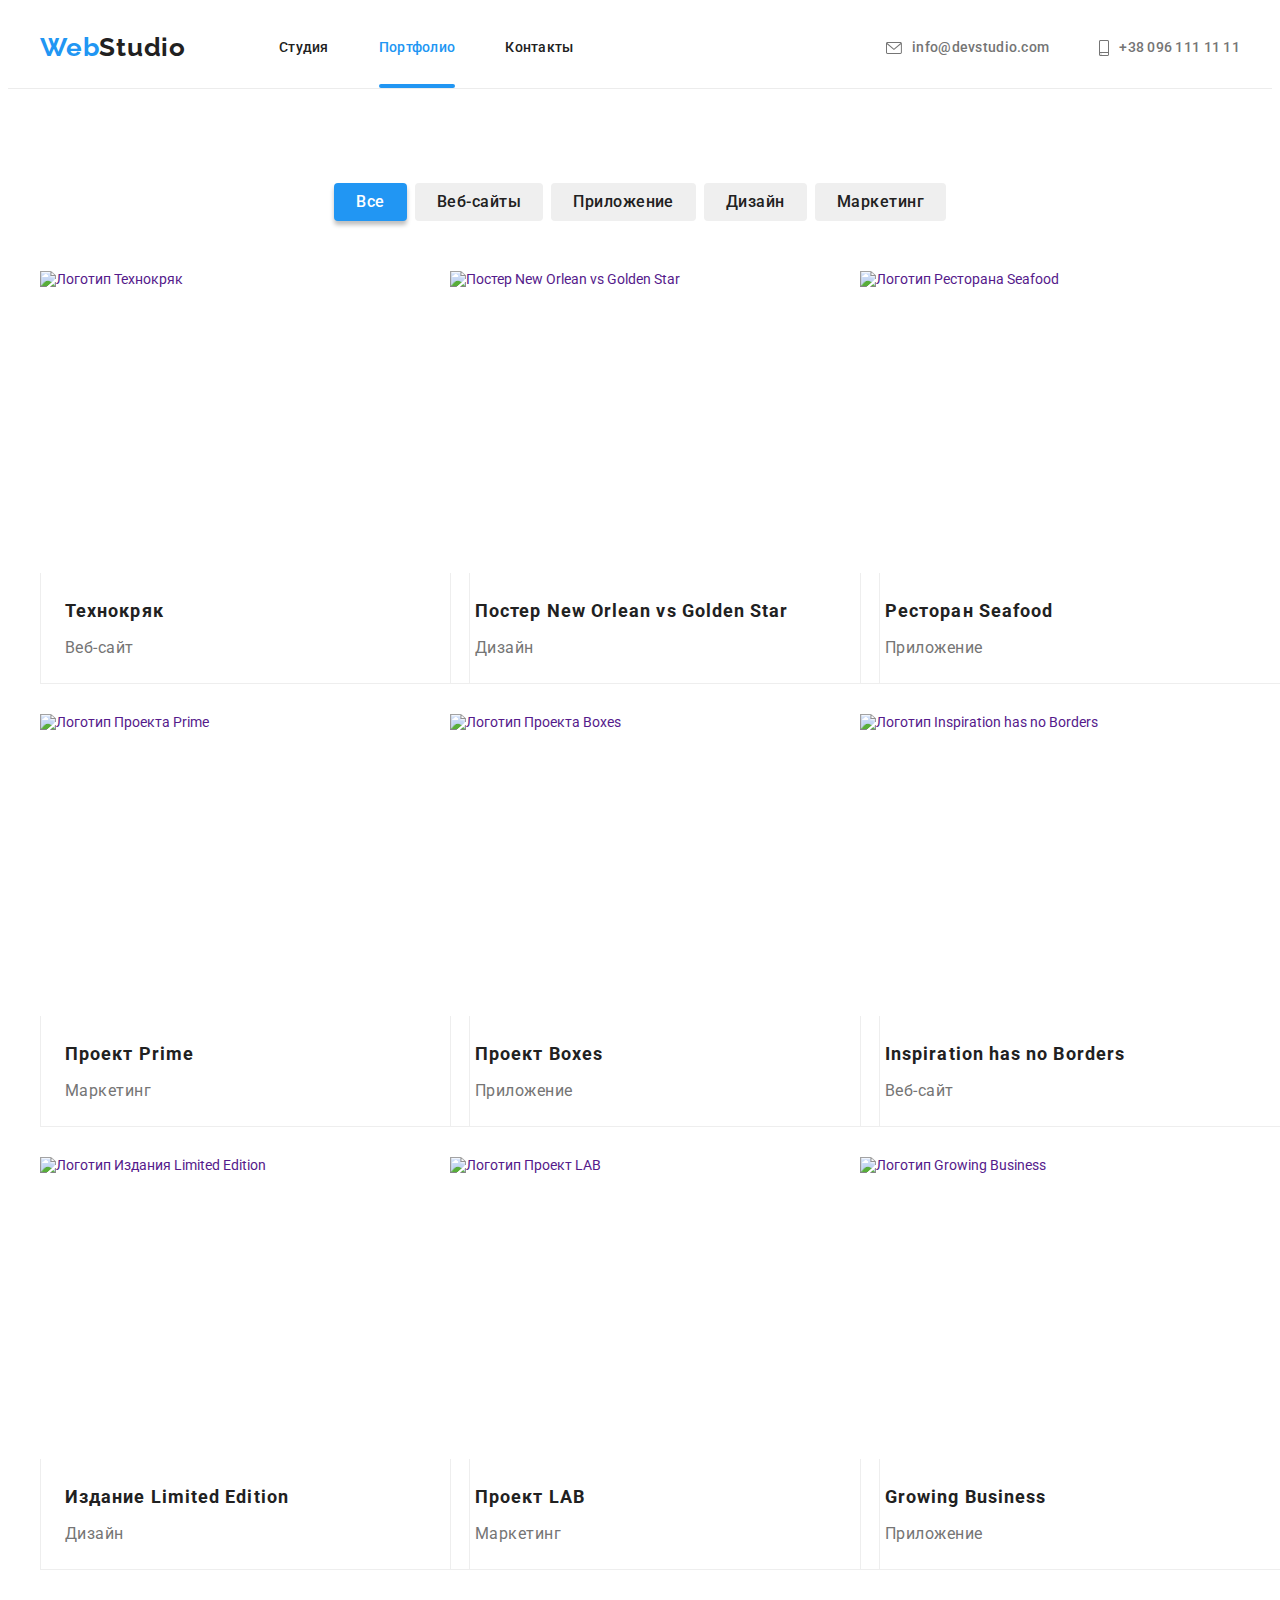
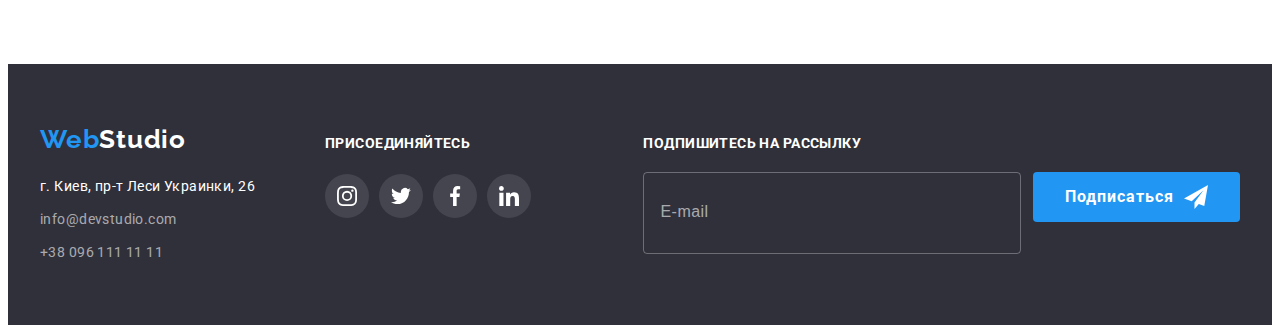
==== commit b716d0ae: "done" ====
--- a/portfolio.html
+++ b/portfolio.html
@@ -18,10 +18,10 @@
                         <a lang="en" href="./index.html" class="logo link">Web<span class="nav__logo">Studio</span></a>
                         <ul class="menu list">
                             <li class="menu__item">
-                                <a href="./index.html" class="menu__link link menu__link--current">Студия</a>
+                                <a href="./index.html" class="menu__link link ">Студия</a>
                             </li>
                             <li class="menu__item">
-                                <a href="./portfolio.html" class="menu__link link">Портфолио</a>
+                                <a href="./portfolio.html" class="menu__link menu__link--current link">Портфолио</a>
                             </li>
                             <li class="menu__item">
                                 <a href="" class="menu__link link">Контакты</a>
@@ -137,7 +137,7 @@
                             <p class="project__description">Ресурс предлагает комплексные предложения с разным уровнем функционала и сервисов. Все это позволит посетителю получить исчерпывающие сведения о компании или частном лице.</p>
                         </div>
                     </div>
-                   <div class="container">
+                   <div class="description-container">
                         <h2 class="project__title">Технокряк</h2>
                         <p class="project__text">Веб-сайт</p>
                    </div>
@@ -168,7 +168,7 @@
                             Все это позволит посетителю получить исчерпывающие сведения о компании или частном лице.</p>
                     </div>
                    </div>
-                   <div class="container">
+                   <div class="description-container">
                         <h2 class="project__title">Постер <span lang="en">New Orlean vs Golden Star</span></h2>
                         <p class="project__text">Дизайн</p>
                    </div>
@@ -200,7 +200,7 @@
                                 Все это позволит посетителю получить исчерпывающие сведения о компании или частном лице.</p>
                         </div>
                     </div>
-                    <div class="container">
+                    <div class="description-container">
                         <h2 class="project__title">Ресторан <span lang="en">Seafood</span></h2>
                         <p class="project__text">Приложение</p>
                     </div>
@@ -230,7 +230,7 @@
                                 Все это позволит посетителю получить исчерпывающие сведения о компании или частном лице.</p>
                         </div>
                     </div>
-                    <div class="container">
+                    <div class="description-container">
                         <h2 class="project__title">Проект <span lang="en">Prime</span></h2>
                         <p class="project__text">Маркетинг</p>
                     </div>
@@ -260,7 +260,7 @@
                                 Все это позволит посетителю получить исчерпывающие сведения о компании или частном лице.</p>
                         </div>
                     </div>
-                    <div class="container">
+                    <div class="description-container">
                         <h2 class="project__title">Проект <span lang="en">Boxes</span></h2>
                         <p class="project__text">Приложение</p>
                     </div>
@@ -291,7 +291,7 @@
                                 Все это позволит посетителю получить исчерпывающие сведения о компании или частном лице.</p>
                         </div>
                     </div>
-                    <div class="container">
+                    <div class="description-container">
                         <h2 lang="en" class="project__title">Inspiration has no Borders</h2>
                         <p class="project__text">Веб-сайт</p>
                     </div>
@@ -322,7 +322,7 @@
                                 Все это позволит посетителю получить исчерпывающие сведения о компании или частном лице.</p>
                         </div>
                     </div>
-                    <div class="container">
+                    <div class="description-container">
                         <h2 class="project__title">Издание <span lang="en">Limited Edition</span></h2>
                         <p class="project__text">Дизайн</p>
                     </div>
@@ -353,7 +353,7 @@
                                 Все это позволит посетителю получить исчерпывающие сведения о компании или частном лице.</p>
                         </div>
                     </div>
-                    <div class="container">
+                    <div class="description-container">
                         <h2 class="project__title">Проект <span lang="en">LAB</span></h2>
                         <p class="project__text">Маркетинг</p>
                     </div>
@@ -389,7 +389,7 @@
                                 Все это позволит посетителю получить исчерпывающие сведения о компании или частном лице.</p>
                         </div>
                     </div>
-                    <div class="container">
+                    <div class="description-container">
                         <h2 lang="en" class="project__title">Growing Business</h2>
                         <p class="project__text">Приложение</p>
                     </div>
--- a/css/main.min.css
+++ b/css/main.min.css
@@ -1 +1 @@
-:root{--primary-text-color: #757575;--title-text-color: #212121;--main-white-color: #fff;--accent-color: #2196F3;--background-color: #2F303A;--secondary-background-color: #F5F4FA;--logo-color: #AFB1B8}body{background-color:var(--main-white-color);color:var(--primary-text-color);font-family:Roboto,sans-serif;font-size:14px}.list{list-style:none;padding:0;margin:0}.link{text-decoration:none}.btn{cursor:pointer;display:inline-block}img{display:block;width:100%;max-width:100%;height:auto}.visually-hidden{position:absolute;white-space:nowrap;width:1px;height:1px;overflow:hidden;border:0;padding:0;clip:rect(0 0 0 0);clip-path:inset(50%);margin:-1px}.section{padding-top:60px;padding-bottom:60px}@media screen and (min-width: 1200px){.section{padding-top:94px;padding-bottom:94px}}.container{margin-left:auto;margin-right:auto;padding-left:15px;padding-right:15px}@media screen and (min-width: 480px){.container{max-width:480px}}@media screen and (min-width: 768px){.container{max-width:768px}}@media screen and (min-width: 1200px){.container{max-width:1200px}}.title{margin-top:0;margin-bottom:30px;color:var(--title-text-color);font-weight:700;font-size:28px;line-height:1.17;text-align:center;letter-spacing:.03em}@media screen and (min-width: 1200px){.title{margin-bottom:50px;font-size:36px;line-height:1.16}}.header-page{border-bottom:1px solid #ececec}.main-nav{display:flex;justify-content:space-around;align-items:center}.logo{display:flex;margin-right:auto;padding-top:24px;padding-bottom:25px;color:var(--accent-color);font-family:Raleway,sans-serif;font-weight:700;font-size:26px;line-height:1.19;letter-spacing:.03em}.nav__logo{color:var(--title-text-color)}.nav{display:flex}.menu{display:none}@media screen and (min-width: 768px){.menu{display:flex;margin-left:93px}}.menu__item:not(:last-child){margin-right:50px}.menu__link{display:block;padding-top:32px;padding-bottom:32px;color:var(--title-text-color);font-weight:500;line-height:1.14;letter-spacing:.02em;transition:color 250ms cubic-bezier(0.4, 0, 0.2, 1)}.menu__link:hover,.menu__link:focus{color:var(--accent-color)}.menu__link--current{position:relative;color:var(--accent-color)}.menu__link--current::after{content:"";display:block;position:absolute;bottom:0;left:0;width:100%;height:4px;border-radius:2px;background-color:var(--accent-color)}.contact{display:none}@media screen and (min-width: 768px){.contact{display:flex;flex-direction:column;align-items:flex-start;margin-left:auto}}@media screen and (min-width: 1200px){.contact{flex-direction:row}}.contact__item:not(:last-child){margin-bottom:10px}@media screen and (min-width: 1200px){.contact__item:not(:last-child){margin-bottom:0;margin-right:50px}}.contact__link{display:flex;align-items:center;justify-content:center;color:var(--primary-text-color);font-weight:500;font-size:12px;line-height:1.16;letter-spacing:.02em;transition:color 250ms cubic-bezier(0.4, 0, 0.2, 1)}.contact__link:hover,.contact__link:focus{color:var(--accent-color)}@media screen and (min-width: 1200px){.contact__link{font-size:14px;line-height:1.14;padding-top:32px;padding-bottom:32px}}@media screen and (min-width: 768px)and (max-width: 1199px){.contact__mail{padding-top:20px}}@media screen and (min-width: 768px)and (max-width: 1199px){.contact__tel{padding-bottom:20px}}.contact__icon{fill:currentColor;margin-right:10px;height:14px}@media screen and (min-width: 1200px){.contact__icon{height:16px}}.menu-open-btn{display:block;margin-left:auto;top:10px;right:15px;border:none;background-color:rgba(0,0,0,0);fill:var(--title-text-color);transition:fill 250ms cubic-bezier(0.4, 0, 0.2, 1)}.menu-open-btn:hover,.menu-open-btn:focus{fill:var(--accent-color)}@media screen and (min-width: 768px){.menu-open-btn{display:none}}.mob-menu{position:fixed;width:100vw;height:100vh;background-color:#fff;top:0;left:0;padding-top:48px;padding-bottom:48px;padding-left:40px;z-index:2;opacity:1;transition:opacity 250ms cubic-bezier(0.4, 0, 0.2, 1),visibility 250ms cubic-bezier(0.4, 0, 0.2, 1)}@media screen and (min-width: 768px){.mob-menu{display:none}}.mob-menu.is-hidden{opacity:0;visibility:hidden;pointer-events:none}.mob-container{display:flex;flex-direction:column;justify-content:space-between;height:100%;overflow:auto}.menu-close-btn{display:block;position:absolute;top:10px;right:15px;border:none;background-color:rgba(0,0,0,0);fill:var(--title-text-color);transition:fill 250ms cubic-bezier(0.4, 0, 0.2, 1)}.menu-close-btn:hover,.menu-close-btn:focus{fill:var(--accent-color)}.mob-menu__item{margin-bottom:32px}.mob-menu__item:last-child{margin-bottom:0}.mob-menu__link{display:inline-block;color:var(--title-text-color);font-weight:500;font-size:40px;line-height:1.17px;letter-spacing:.02em;transition:color 250ms cubic-bezier(0.4, 0, 0.2, 1)}.mob-menu__link:hover,.mob-menu__link:focus{color:var(--accent-color)}.mob-menu__link--current{color:var(--accent-color)}.mob-tel__link{display:block;margin-bottom:32px;font-weight:500;font-size:34px;line-height:1.17;letter-spacing:.02em;color:var(--accent-color)}.mob-mail__link{display:block;color:var(--primary-text-color);margin-bottom:64px;font-weight:500;font-size:24px;line-height:1.16;letter-spacing:.02em}.mob-soc__list{display:flex}.mob-soc__item:not(:last-child){margin-right:10px;padding-right:10px;border-right:1px solid rgba(33,33,33,.2)}.mob-soc__link{font-weight:500;font-size:18px;line-height:1.22;letter-spacing:.02em;color:var(--accent-color)}.hero{background-color:var(--background-color);text-align:center;padding-top:118px;padding-bottom:118px;margin-left:auto;margin-right:auto;background-image:linear-gradient(to right, rgba(47, 48, 58, 0.4), rgba(47, 48, 58, 0.4)),url(../images/hero-img-mob.jpg);max-width:100%;max-width:480px;background-repeat:no-repeat;background-position:center;background-size:cover}@media(min-device-pixel-ratio: 2),(-webkit-min-device-pixel-ratio: 2),(min-resolution: 192dpi),(min-resolution: 2dppx){.hero{background-image:linear-gradient(to right, rgba(47, 48, 58, 0.4), rgba(47, 48, 58, 0.4)),url(../images/hero-img-mob-2x.jpg)}}@media screen and (min-width: 768px){.hero{max-width:768px;background-image:linear-gradient(to right, rgba(47, 48, 58, 0.4), rgba(47, 48, 58, 0.4)),url(../images/hero-img-tab.jpg)}}@media screen and (min-width: 768px)and (min-device-pixel-ratio: 2),screen and (min-width: 768px)and (-webkit-min-device-pixel-ratio: 2),screen and (min-width: 768px)and (min-resolution: 192dpi),screen and (min-width: 768px)and (min-resolution: 2dppx){.hero{background-image:linear-gradient(to right, rgba(47, 48, 58, 0.4), rgba(47, 48, 58, 0.4)),url(../images/hero-img-tab-2x.jpg)}}@media screen and (min-width: 1200px){.hero{max-width:1600px;padding-top:200px;padding-bottom:200px;background-image:linear-gradient(to right, rgba(47, 48, 58, 0.4), rgba(47, 48, 58, 0.4)),url(../images/hero-img.jpg)}}@media screen and (min-width: 1200px)and (min-device-pixel-ratio: 2),screen and (min-width: 1200px)and (-webkit-min-device-pixel-ratio: 2),screen and (min-width: 1200px)and (min-resolution: 192dpi),screen and (min-width: 1200px)and (min-resolution: 2dppx){.hero{background-image:linear-gradient(to right, rgba(47, 48, 58, 0.4), rgba(47, 48, 58, 0.4)),url(../images/hero-img-2x.jpg)}}.hero__title{margin-left:auto;margin-right:auto;margin-top:0;margin-bottom:30px;color:var(--main-white-color);font-weight:900;font-size:26px;line-height:1.62;letter-spacing:.06em;text-transform:uppercase}@media screen and (min-width: 768px){.hero__title{width:360px}}@media screen and (min-width: 1200px){.hero__title{width:696px;font-size:44px;line-height:1.36}}.hero__btn{min-width:200px;padding:10px 32px;border:0px solid rgba(0,0,0,0);border-radius:4px;background-color:var(--accent-color);color:var(--main-white-color);font-family:inherit;font-weight:700;font-size:16px;line-height:1.88;text-align:center;letter-spacing:.06em}@media screen and (min-width: 768px){.features__list{margin:0;display:flex;flex-wrap:wrap;gap:30px}}.features__item{width:100%}@media screen and (max-width: 767px){.features__item{margin-bottom:30px}.features__item:last-child{margin-bottom:0}}@media screen and (min-width: 768px){.features__item{width:calc((100% - 30px)/2)}}@media screen and (min-width: 1200px){.features__item{width:calc((100% - 90px)/4)}}.features__thumb{display:flex;justify-content:center;align-items:center;width:100%;height:120px;margin-bottom:30px;background-color:var(--secondary-background-color);border-radius:4px}.features__name{text-align:center;margin-top:0;margin-bottom:10px;color:var(--title-text-color);font-weight:700;line-height:1.14;letter-spacing:.03em;text-transform:uppercase}@media screen and (min-width: 768px){.features__name{text-align:start}}.features__text{margin-top:0;margin-bottom:0;line-height:1.71;letter-spacing:.03em}.skills.section{display:none}@media screen and (min-width: 1200px){.skills.section{display:block;padding-top:0}}.skills .container{padding-top:0}.skill__list{display:flex}.skill__item+.skill__item{margin-left:30px}.skill__thumb{position:relative}.skill__overlay{display:flex;justify-content:center;align-items:center;position:absolute;width:100%;height:70px;bottom:0;left:0;background-color:rgba(47,48,58,.8)}.skill__description{margin:0;font-weight:700;line-height:1.14;letter-spacing:.03em;text-transform:uppercase;text-align:center;color:var(--main-white-color)}.team{background-color:var(--secondary-background-color)}@media screen and (min-width: 768px){.teammate{display:flex;flex-wrap:wrap;gap:30px}}.teammate__item{width:100%;background-color:var(--main-white-color);box-shadow:0px 4px 4px rgba(0,0,0,.25)}@media screen and (max-width: 767px){.teammate__item{margin-bottom:30px}.teammate__item:last-child{margin-bottom:0}}@media screen and (min-width: 768px){.teammate__item{width:calc((100% - 30px)/2)}}@media screen and (min-width: 1200px){.teammate__item{width:calc((100% - 90px)/4)}}.teammate__card{margin-bottom:0}.teammate__item .container{width:100%;padding-top:30px;padding-bottom:24px;padding-left:32px;padding-right:32px}.teammate__name{margin-top:0;margin-bottom:10px;color:var(--title-text-color);font-weight:500;font-size:16px;line-height:1.19;text-align:center;letter-spacing:.03em}.teammate__text{margin-top:0;margin-bottom:16px;font-size:16px;line-height:1.19;text-align:center;letter-spacing:.03em}.teammate-soc{display:flex;justify-content:center;gap:10px}.teammate-soc__item{width:44px;height:44px}.teammate-soc__link{display:flex;align-items:center;justify-content:center;width:100%;height:100%;border-radius:50%;transition:background-color 250ms cubic-bezier(0.4, 0, 0.2, 1)}.teammate-soc__link:hover,.teammate-soc__link:focus{background-color:var(--accent-color)}.teammate-soc__link .teammate-soc__icon{fill:var(--logo-color);transition:fill 250ms cubic-bezier(0.4, 0, 0.2, 1)}.teammate-soc__link:hover .teammate-soc__icon,.teammate-soc__link:focus .teammate-soc__icon{fill:var(--main-white-color)}.partners__list{display:flex;flex-wrap:wrap;gap:30px}.partners__item{width:100%;display:block;width:calc((100% - 30px)/2)}@media screen and (min-width: 768px){.partners__item{width:calc((100% - 60px)/3)}}@media screen and (min-width: 1200px){.partners__item{width:calc((100% - 150px)/6)}}.partners__link{display:flex;justify-content:center;align-items:center;width:100%;height:92px;border:1px solid var(--logo-color);border-radius:4px}.partners__icon{fill:var(--logo-color);transition:fill 250ms cubic-bezier(0.4, 0, 0.2, 1)}.partners__link:hover .partners__icon,.partners__link:focus .partners__icon{fill:var(--accent-color)}.footer{background-color:var(--background-color);padding-top:60px;padding-bottom:60px;justify-content:flex-start;align-items:baseline}.footer-container{padding-top:0;padding-bottom:0;align-items:baseline;width:100%;text-align:center;align-items:baseline}@media screen and (min-width: 1200px){.footer-container{display:flex;flex-wrap:wrap;justify-content:space-around;text-align:start}}@media screen and (min-width: 768px){.footer-tab{display:flex;flex-wrap:wrap;justify-content:space-around}}@media screen and (min-width: 1200px){.footer-tab{justify-content:center;align-items:baseline}}.logo.bottom{padding-top:0;padding-bottom:0;margin-bottom:20px;justify-content:center}@media screen and (min-width: 1200px){.logo.bottom{justify-content:flex-start}}.logo-bottom{color:var(--main-white-color)}.address-container{margin-bottom:60px}@media screen and (min-width: 1200px){.address-container{margin-bottom:0}}.address{font-style:normal;margin-left:auto;margin-right:auto}.address__text{margin-top:0;margin-bottom:9px;color:var(--main-white-color);line-height:1.71;letter-spacing:.03em}.address__item:not(:last-child){margin-bottom:9px}.address__link{color:rgba(255,255,255,.6);line-height:1.71;letter-spacing:.03em;transition:color 250ms cubic-bezier(0.4, 0, 0.2, 1)}.address__link:hover,.address__link:focus{color:var(--accent-color)}.soc{margin-bottom:60px}@media screen and (min-width: 1200px){.soc{margin-bottom:0;margin-left:70px}}.soc__list{display:flex;justify-content:center}.soc__title{display:block;margin-bottom:20px;font-weight:700;line-height:1.42;letter-spacing:.03em;text-transform:uppercase;color:var(--main-white-color)}.soc__item{width:44px;height:44px;border-radius:50%;margin-right:10px;background-color:rgba(255,255,255,.1)}.soc__item:last-child{margin-right:0}.soc__icon{fill:var(--main-white-color);margin:0}.soc__link{display:flex;align-items:center;justify-content:center;width:100%;height:100%;border-radius:50%;transition:background-color 250ms cubic-bezier(0.4, 0, 0.2, 1)}.soc__link:hover,.soc__link:focus{background-color:var(--accent-color)}@media screen and (min-width: 768px)and (max-width: 1199px){.connect{justify-content:center}}@media screen and (min-width: 1200px){.connect{margin-left:auto}}.connect__title{display:block;margin-bottom:20px;font-weight:700;font-size:14px;line-height:1.14;letter-spacing:.03em;text-transform:uppercase;color:var(--main-white-color)}.connect__form{width:100%}@media screen and (min-width: 1200px){.connect__form{display:flex;justify-content:center}}.connect__input{display:block;height:50px;width:100%;max-width:450px;margin-right:0;margin-bottom:20px;background-color:rgba(0,0,0,0);border:1px solid rgba(255,255,255,.3);border-radius:4px;padding-top:15px;padding-bottom:15px;padding-left:16px;color:var(--main-white-color)}.connect__input::placeholder{font-size:16px;line-height:1.25;letter-spacing:.03em;color:rgba(255,255,255,.6)}@media screen and (min-width: 768px){.connect__input{width:450px;margin-left:auto;margin-right:auto}}@media screen and (min-width: 1200px){.connect__input{width:358px;margin-right:12px;margin-bottom:0}}.connect__btn{margin-left:auto;margin-right:auto;display:flex;align-items:center;min-width:200px;height:50px;padding:10px 32px;border:0px solid rgba(0,0,0,0);border-radius:4px;background-color:var(--accent-color);color:var(--main-white-color);font-family:inherit;font-weight:700;font-size:16px;line-height:1.88;text-align:center;letter-spacing:.06em;transition:box-shadow 250ms cubic-bezier(0.4, 0, 0.2, 1)}.connect__btn:hover,.connect__btn:focus{box-shadow:0px 4px 4px rgba(0,0,0,.15)}.connect__icon{margin-left:10px;fill:var(--main-white-color)}.backdrop{position:fixed;top:0;left:0;width:100%;height:100%;padding:93px 15px;background-color:rgba(0,0,0,.2);opacity:1;overflow-y:scroll;transition:opacity 250ms cubic-bezier(0.4, 0, 0.2, 1),visibility 250ms cubic-bezier(0.4, 0, 0.2, 1)}.backdrop.is-hidden{opacity:0;visibility:hidden;pointer-events:none}.backdrop.is-hidden .modal{transform:translate(-50%, -50%) scale(0)}.modal{position:relative;padding:40px;background-color:var(--main-white-color);box-shadow:0px 1px 3px rgba(0,0,0,.12),0px 1px 1px rgba(0,0,0,.14),0px 2px 1px rgba(0,0,0,.2);border-radius:4px;transition:transform 250ms cubic-bezier(0.4, 0, 0.2, 1),scale 250ms cubic-bezier(0.4, 0, 0.2, 1)}@media screen and (min-width: 768px){.modal{position:absolute;top:50%;left:50%;transform:translate(-50%, -50%) scale(1);width:450px;height:609px}}@media screen and (min-width: 1200px){.modal{width:528px;height:581px}}.close-btn{position:absolute;top:8px;right:8px;width:30px;height:30px;display:flex;align-items:center;border-radius:50%;border:1px solid rgba(0,0,0,.1);background-color:var(--main-white-color)}.close-icon{transition:fill 250ms cubic-bezier(0.4, 0, 0.2, 1)}.close-btn:hover .close-icon,.close-btn:focus .close-icon{fill:var(--accent-color)}.modal-title{margin-top:0;margin-bottom:12px;font-weight:700;font-size:20px;line-height:1.15;text-align:center;letter-spacing:.03em;color:var(--title-text-color)}.modal-field{width:100%;margin-bottom:10px}.modal-field.comment{margin-bottom:20px}.checkbox-field{margin-bottom:30px}.modal-lable{display:block;margin-bottom:4px;font-size:12px;line-height:1.16;letter-spacing:.01em}.input-wrap{position:relative}.modal-icon{display:block;position:absolute;top:50%;left:12px;transform:translateY(-50%);transition:fill 250ms cubic-bezier(0.4, 0, 0.2, 1)}.modal-input:focus+.modal-icon{fill:var(--accent-color)}.modal-input{display:block;width:100%;height:40px;border:1px solid rgba(33,33,33,.2);border-radius:4px;background-color:rgba(0,0,0,0);outline:rgba(0,0,0,0);padding-top:12px;padding-bottom:12px;padding-left:42px;cursor:pointer;transition:border-color 250ms cubic-bezier(0.4, 0, 0.2, 1)}.modal-input:focus{border-color:var(--accent-color)}.modal-comment{display:block;width:100%;height:120px;resize:none;border:1px solid rgba(33,33,33,.2);border-radius:4px;background-color:rgba(0,0,0,0);padding:12px 16px;outline:rgba(0,0,0,0)}.modal-comment:focus{border-color:var(--accent-color)}.modal-comment::placeholder{line-height:1.16;color:rgba(117,117,117,.5)}.modal-submit{display:block;margin-left:auto;margin-right:auto;min-width:200px;padding:10px 32px;border:0px solid rgba(0,0,0,0);border-radius:4px;background-color:var(--accent-color);color:var(--main-white-color);font-family:inherit;font-weight:700;font-size:16px;line-height:1.88;text-align:center;letter-spacing:.06em;transition:box-shadow 250ms cubic-bezier(0.4, 0, 0.2, 1)}.modal-submit:hover{box-shadow:0px 4px 4px rgba(0,0,0,.15)}.check-text{display:inline-block;margin-bottom:30px;font-size:12px;line-height:1.16;letter-spacing:.03em}@media screen and (min-width: 1200px){.check-text{display:flex;align-items:center;justify-content:center;font-size:14px;line-height:1.71}}.check-border{width:16px;height:15px;border:2px solid var(--title-text-color);border-radius:2px;margin-right:9px;transition:border-color 250ms cubic-bezier(0.4, 0, 0.2, 1)}.check-text:hover .check-border,.check-text:focus .check-border{border-color:var(--accent-color)}.privacy-check:checked+.check-text .check-border{background-color:#2196f3;border:none}.privacy-check:focus+.check-text .check-border{border-color:var(--accent-color)}@media screen and (min-width: 1200px){.check-border{display:flex;text-align:center;justify-content:center}}.check-icon{fill:rgba(0,0,0,0)}.privacy-check:checked+.check-text .check-icon{fill:var(--main-white-color)}.check-link{color:var(--accent-color);font-size:12px;line-height:1.16;letter-spacing:.03em}@media screen and (min-width: 1200px){.check-link{font-size:14px;line-height:1.71}}.filter{display:flex;flex-wrap:wrap;gap:8px;margin-bottom:40px}@media screen and (min-width: 768px){.filter{justify-content:center;margin-bottom:30px}}@media screen and (min-width: 1200px){.filter{margin-bottom:50px}}.filter__btn{display:block;min-width:73px;width:calc(100% - 16px)/3;padding:6px 22px;border:0px solid rgba(0,0,0,0);border-radius:4px;color:var(--title-text-color);font-family:inherit;font-weight:500;font-size:16px;line-height:1.62;text-align:center;letter-spacing:.03em;transition:background-color 250ms cubic-bezier(0.4, 0, 0.2, 1),color 250ms cubic-bezier(0.4, 0, 0.2, 1),box-shadow 250ms cubic-bezier(0.4, 0, 0.2, 1)}.filter__btn:hover,.filter__btn:focus{background-color:var(--accent-color);color:var(--main-white-color);box-shadow:0px 4px 4px rgba(0,0,0,.25)}.filter__btn--current{background-color:var(--accent-color);color:var(--main-white-color);box-shadow:0px 4px 4px rgba(0,0,0,.25)}@media screen and (min-width: 768px){.project{display:flex;flex-wrap:wrap;gap:30px}}.project__item{width:100%}@media screen and (max-width: 767px){.project__item{margin-bottom:30px}.project__item:last-child{margin-bottom:0}}@media screen and (min-width: 768px){.project__item{width:calc((100% - 30px)/2)}}@media screen and (min-width: 1200px){.project__item{width:calc((100% - 60px)/3)}}.project__item .container{width:100%;padding:20px 24px;border-left:1px solid #eee;border-bottom:1px solid #eee;border-right:1px solid #eee}@media screen and (min-width: 768px){.project__item .container{flex-basis:354px;flex-grow:1}}@media screen and (min-width: 1200px){.project__item .container{flex-basis:370px;flex-grow:1}}.project__thumb{position:relative;overflow:hidden}.project__overlay{position:absolute;bottom:0;left:0;width:100%;height:100%;background-color:rgba(33,150,243,.9);transform:translateY(101%);transition:transform 250ms cubic-bezier(0.4, 0, 0.2, 1)}.project__link:hover .project__overlay,.project__link:focus .project__overlay{transform:translateY(0)}@media screen and (max-width: 767px){.project__overlay{overflow-y:scroll}}.project__description{margin:0;padding:63px 24px;color:var(--main-white-color);font-size:18px;line-height:1.56;letter-spacing:.03em}.project__link{display:block;box-shadow:none;transition:box-shadow 250ms cubic-bezier(0.4, 0, 0.2, 1)}.project__link:hover,.project__link:focus{box-shadow:0px 1px 1px rgba(0,0,0,.12),0px 4px 4px rgba(0,0,0,.06),1px 4px 6px rgba(0,0,0,.16)}.project__title{margin-top:0;margin-bottom:4px;color:var(--title-text-color);font-weight:700;font-size:18px;line-height:2;letter-spacing:.06em}.project__text{color:var(--primary-text-color);margin:0;font-size:16px;line-height:1.88;letter-spacing:.03em}/*# sourceMappingURL=main.min.css.map */+:root{--primary-text-color: #757575;--title-text-color: #212121;--main-white-color: #fff;--accent-color: #2196F3;--background-color: #2F303A;--secondary-background-color: #F5F4FA;--logo-color: #AFB1B8}body{background-color:var(--main-white-color);color:var(--primary-text-color);font-family:Roboto,sans-serif;font-size:14px}.list{list-style:none;padding:0;margin:0}.link{text-decoration:none}.btn{cursor:pointer;display:inline-block}img{display:block;width:100%;max-width:100%;height:auto}.visually-hidden{position:absolute;white-space:nowrap;width:1px;height:1px;overflow:hidden;border:0;padding:0;clip:rect(0 0 0 0);clip-path:inset(50%);margin:-1px}.section{padding-top:60px;padding-bottom:60px}@media screen and (min-width: 1200px){.section{padding-top:94px;padding-bottom:94px}}.container{margin-left:auto;margin-right:auto;padding-left:15px;padding-right:15px}@media screen and (min-width: 480px){.container{max-width:480px}}@media screen and (min-width: 768px){.container{max-width:768px}}@media screen and (min-width: 1200px){.container{max-width:1200px}}.title{margin-top:0;margin-bottom:30px;color:var(--title-text-color);font-weight:700;font-size:28px;line-height:1.17;text-align:center;letter-spacing:.03em}@media screen and (min-width: 1200px){.title{margin-bottom:50px;font-size:36px;line-height:1.16}}.header-page{border-bottom:1px solid #ececec}.main-nav{display:flex;justify-content:space-around;align-items:center}.logo{display:flex;margin-right:auto;padding-top:24px;padding-bottom:25px;color:var(--accent-color);font-family:Raleway,sans-serif;font-weight:700;font-size:26px;line-height:1.19;letter-spacing:.03em}.nav__logo{color:var(--title-text-color)}.nav{display:flex}.menu{display:none}@media screen and (min-width: 768px){.menu{display:flex;margin-left:93px}}.menu__item:not(:last-child){margin-right:50px}.menu__link{display:block;padding-top:32px;padding-bottom:32px;color:var(--title-text-color);font-weight:500;line-height:1.14;letter-spacing:.02em;transition:color 250ms cubic-bezier(0.4, 0, 0.2, 1)}.menu__link:hover,.menu__link:focus{color:var(--accent-color)}.menu__link--current{position:relative;color:var(--accent-color)}.menu__link--current::after{content:"";display:block;position:absolute;bottom:0;left:0;width:100%;height:4px;border-radius:2px;background-color:var(--accent-color)}.contact{display:none}@media screen and (min-width: 768px){.contact{display:flex;flex-direction:column;align-items:flex-start;margin-left:auto}}@media screen and (min-width: 1200px){.contact{flex-direction:row}}.contact__item:not(:last-child){margin-bottom:10px}@media screen and (min-width: 1200px){.contact__item:not(:last-child){margin-bottom:0;margin-right:50px}}.contact__link{display:flex;align-items:center;justify-content:center;color:var(--primary-text-color);font-weight:500;font-size:12px;line-height:1.16;letter-spacing:.02em;transition:color 250ms cubic-bezier(0.4, 0, 0.2, 1)}.contact__link:hover,.contact__link:focus{color:var(--accent-color)}@media screen and (min-width: 1200px){.contact__link{font-size:14px;line-height:1.14;padding-top:32px;padding-bottom:32px}}@media screen and (min-width: 768px)and (max-width: 1199px){.contact__mail{padding-top:20px}}@media screen and (min-width: 768px)and (max-width: 1199px){.contact__tel{padding-bottom:20px}}.contact__icon{fill:currentColor;margin-right:10px;height:14px}@media screen and (min-width: 1200px){.contact__icon{height:16px}}.menu-open-btn{display:block;margin-left:auto;top:10px;right:15px;border:none;background-color:rgba(0,0,0,0);fill:var(--title-text-color);transition:fill 250ms cubic-bezier(0.4, 0, 0.2, 1)}.menu-open-btn:hover,.menu-open-btn:focus{fill:var(--accent-color)}@media screen and (min-width: 768px){.menu-open-btn{display:none}}.mob-menu{position:fixed;width:100vw;height:100vh;background-color:#fff;top:0;left:0;padding-top:48px;padding-bottom:48px;padding-left:40px;z-index:2;opacity:1;transition:opacity 250ms cubic-bezier(0.4, 0, 0.2, 1),visibility 250ms cubic-bezier(0.4, 0, 0.2, 1)}@media screen and (min-width: 768px){.mob-menu{display:none}}.mob-menu.is-hidden{opacity:0;visibility:hidden;pointer-events:none}.mob-container{display:flex;flex-direction:column;justify-content:space-between;height:100%;overflow:auto}.menu-close-btn{display:block;position:absolute;top:10px;right:15px;border:none;background-color:rgba(0,0,0,0);fill:var(--title-text-color);transition:fill 250ms cubic-bezier(0.4, 0, 0.2, 1)}.menu-close-btn:hover,.menu-close-btn:focus{fill:var(--accent-color)}.mob-menu__item{margin-bottom:32px}.mob-menu__item:last-child{margin-bottom:0}.mob-menu__link{display:inline-block;color:var(--title-text-color);font-weight:500;font-size:40px;line-height:1.17;letter-spacing:.02em;transition:color 250ms cubic-bezier(0.4, 0, 0.2, 1)}.mob-menu__link:hover,.mob-menu__link:focus{color:var(--accent-color)}.mob-menu__link--current{color:var(--accent-color)}.mob-tel__link{display:block;margin-bottom:32px;font-weight:500;font-size:34px;line-height:1.17;letter-spacing:.02em;color:var(--accent-color)}.mob-mail__link{display:block;color:var(--primary-text-color);margin-bottom:64px;font-weight:500;font-size:24px;line-height:1.16;letter-spacing:.02em}.mob-soc__list{display:flex}.mob-soc__item:not(:last-child){margin-right:10px;padding-right:10px;border-right:1px solid rgba(33,33,33,.2)}.mob-soc__link{font-weight:500;font-size:18px;line-height:1.22;letter-spacing:.02em;color:var(--accent-color)}.hero{background-color:var(--background-color);text-align:center;padding-top:118px;padding-bottom:118px;margin-left:auto;margin-right:auto;background-image:linear-gradient(to right, rgba(47, 48, 58, 0.4), rgba(47, 48, 58, 0.4)),url(../images/hero-img-mob.jpg);max-width:100%;max-width:480px;background-repeat:no-repeat;background-position:center;background-size:cover}@media(min-device-pixel-ratio: 2),(-webkit-min-device-pixel-ratio: 2),(min-resolution: 192dpi),(min-resolution: 2dppx){.hero{background-image:linear-gradient(to right, rgba(47, 48, 58, 0.4), rgba(47, 48, 58, 0.4)),url(../images/hero-img-mob-2x.jpg)}}@media screen and (min-width: 768px){.hero{max-width:768px;background-image:linear-gradient(to right, rgba(47, 48, 58, 0.4), rgba(47, 48, 58, 0.4)),url(../images/hero-img-tab.jpg)}}@media screen and (min-width: 768px)and (min-device-pixel-ratio: 2),screen and (min-width: 768px)and (-webkit-min-device-pixel-ratio: 2),screen and (min-width: 768px)and (min-resolution: 192dpi),screen and (min-width: 768px)and (min-resolution: 2dppx){.hero{background-image:linear-gradient(to right, rgba(47, 48, 58, 0.4), rgba(47, 48, 58, 0.4)),url(../images/hero-img-tab-2x.jpg)}}@media screen and (min-width: 1200px){.hero{max-width:1600px;padding-top:200px;padding-bottom:200px;background-image:linear-gradient(to right, rgba(47, 48, 58, 0.4), rgba(47, 48, 58, 0.4)),url(../images/hero-img.jpg)}}@media screen and (min-width: 1200px)and (min-device-pixel-ratio: 2),screen and (min-width: 1200px)and (-webkit-min-device-pixel-ratio: 2),screen and (min-width: 1200px)and (min-resolution: 192dpi),screen and (min-width: 1200px)and (min-resolution: 2dppx){.hero{background-image:linear-gradient(to right, rgba(47, 48, 58, 0.4), rgba(47, 48, 58, 0.4)),url(../images/hero-img-2x.jpg)}}.hero__title{margin-left:auto;margin-right:auto;margin-top:0;margin-bottom:30px;color:var(--main-white-color);font-weight:900;font-size:26px;line-height:1.62;letter-spacing:.06em;text-transform:uppercase}@media screen and (min-width: 768px){.hero__title{width:360px}}@media screen and (min-width: 1200px){.hero__title{width:696px;font-size:44px;line-height:1.36}}.hero__btn{min-width:200px;padding:10px 32px;border:0px solid rgba(0,0,0,0);border-radius:4px;background-color:var(--accent-color);color:var(--main-white-color);font-family:inherit;font-weight:700;font-size:16px;line-height:1.88;text-align:center;letter-spacing:.06em}@media screen and (min-width: 768px){.features__list{margin:0;display:flex;flex-wrap:wrap;gap:30px}}.features__item{width:100%}@media screen and (max-width: 767px){.features__item{margin-bottom:30px}.features__item:last-child{margin-bottom:0}}@media screen and (min-width: 768px){.features__item{width:calc((100% - 30px)/2)}}@media screen and (min-width: 1200px){.features__item{width:calc((100% - 90px)/4)}}.features__thumb{display:flex;justify-content:center;align-items:center;width:100%;height:120px;margin-bottom:30px;background-color:var(--secondary-background-color);border-radius:4px}.features__name{text-align:center;margin-top:0;margin-bottom:10px;color:var(--title-text-color);font-weight:700;line-height:1.14;letter-spacing:.03em;text-transform:uppercase}@media screen and (min-width: 768px){.features__name{text-align:start}}.features__text{margin-top:0;margin-bottom:0;line-height:1.71;letter-spacing:.03em}.skills.section{display:none}@media screen and (min-width: 1200px){.skills.section{display:block;padding-top:0}}.skills .container{padding-top:0}.skill__list{display:flex}.skill__item+.skill__item{margin-left:30px}.skill__thumb{position:relative}.skill__overlay{display:flex;justify-content:center;align-items:center;position:absolute;width:100%;height:70px;bottom:0;left:0;background-color:rgba(47,48,58,.8)}.skill__description{margin:0;font-weight:700;line-height:1.14;letter-spacing:.03em;text-transform:uppercase;text-align:center;color:var(--main-white-color)}.team{background-color:var(--secondary-background-color)}@media screen and (min-width: 768px){.teammate{display:flex;flex-wrap:wrap;gap:30px}}.teammate__item{width:100%;background-color:var(--main-white-color);box-shadow:0px 4px 4px rgba(0,0,0,.25)}@media screen and (max-width: 767px){.teammate__item{margin-bottom:30px}.teammate__item:last-child{margin-bottom:0}}@media screen and (min-width: 768px){.teammate__item{width:calc((100% - 30px)/2)}}@media screen and (min-width: 1200px){.teammate__item{width:calc((100% - 90px)/4)}}.teammate__card{margin-bottom:0}.teammate__item .container{width:100%;padding-top:30px;padding-bottom:24px;padding-left:32px;padding-right:32px}.teammate__name{margin-top:0;margin-bottom:10px;color:var(--title-text-color);font-weight:500;font-size:16px;line-height:1.19;text-align:center;letter-spacing:.03em}.teammate__text{margin-top:0;margin-bottom:16px;font-size:16px;line-height:1.19;text-align:center;letter-spacing:.03em}.teammate-soc{display:flex;justify-content:center;gap:10px}.teammate-soc__item{width:44px;height:44px}.teammate-soc__link{display:flex;align-items:center;justify-content:center;width:100%;height:100%;border-radius:50%;transition:background-color 250ms cubic-bezier(0.4, 0, 0.2, 1)}.teammate-soc__link:hover,.teammate-soc__link:focus{background-color:var(--accent-color)}.teammate-soc__link .teammate-soc__icon{fill:var(--logo-color);transition:fill 250ms cubic-bezier(0.4, 0, 0.2, 1)}.teammate-soc__link:hover .teammate-soc__icon,.teammate-soc__link:focus .teammate-soc__icon{fill:var(--main-white-color)}.partners__list{display:flex;flex-wrap:wrap;gap:30px}.partners__item{width:100%;display:block;width:calc((100% - 30px)/2)}@media screen and (min-width: 768px){.partners__item{width:calc((100% - 60px)/3)}}@media screen and (min-width: 1200px){.partners__item{width:calc((100% - 150px)/6)}}.partners__link{display:flex;justify-content:center;align-items:center;width:100%;height:92px;border:1px solid var(--logo-color);border-radius:4px}.partners__icon{fill:var(--logo-color);transition:fill 250ms cubic-bezier(0.4, 0, 0.2, 1)}.partners__link:hover .partners__icon,.partners__link:focus .partners__icon{fill:var(--accent-color)}.footer{background-color:var(--background-color);padding-top:60px;padding-bottom:60px;justify-content:flex-start;align-items:baseline}.footer-container{padding-top:0;padding-bottom:0;align-items:baseline;width:100%;text-align:center;align-items:baseline}@media screen and (min-width: 1200px){.footer-container{display:flex;flex-wrap:wrap;justify-content:space-around;text-align:start}}@media screen and (min-width: 768px)and (max-width: 1199px){.footer-tab{margin-bottom:60px}}@media screen and (min-width: 768px){.footer-tab{display:flex;flex-wrap:wrap;justify-content:space-around}}@media screen and (min-width: 1200px){.footer-tab{justify-content:center;align-items:baseline}}.logo.bottom{padding-top:0;padding-bottom:0;margin-bottom:20px;justify-content:center}@media screen and (min-width: 1200px){.logo.bottom{justify-content:flex-start}}.logo-bottom{color:var(--main-white-color)}.address-container{margin-bottom:60px}@media screen and (min-width: 768px){.address-container{margin-bottom:0}}.address{font-style:normal;margin-left:auto;margin-right:auto}.address__text{margin-top:0;margin-bottom:9px;color:var(--main-white-color);line-height:1.71;letter-spacing:.03em}.address__item:not(:last-child){margin-bottom:9px}.address__link{color:rgba(255,255,255,.6);line-height:1.71;letter-spacing:.03em;transition:color 250ms cubic-bezier(0.4, 0, 0.2, 1)}.address__link:hover,.address__link:focus{color:var(--accent-color)}.soc{margin-bottom:60px}@media screen and (min-width: 768px){.soc{margin-bottom:0}}@media screen and (min-width: 1200px){.soc{margin-left:70px}}.soc__list{display:flex;justify-content:center}.soc__title{display:block;margin-bottom:20px;font-weight:700;line-height:1.42;letter-spacing:.03em;text-transform:uppercase;color:var(--main-white-color)}.soc__item{width:44px;height:44px;border-radius:50%;margin-right:10px;background-color:rgba(255,255,255,.1)}.soc__item:last-child{margin-right:0}.soc__icon{fill:var(--main-white-color);margin:0}.soc__link{display:flex;align-items:center;justify-content:center;width:100%;height:100%;border-radius:50%;transition:background-color 250ms cubic-bezier(0.4, 0, 0.2, 1)}.soc__link:hover,.soc__link:focus{background-color:var(--accent-color)}@media screen and (min-width: 768px)and (max-width: 1199px){.connect{justify-content:center}}@media screen and (min-width: 1200px){.connect{margin-left:auto}}.connect__title{display:block;margin-bottom:20px;font-weight:700;font-size:14px;line-height:1.14;letter-spacing:.03em;text-transform:uppercase;color:var(--main-white-color)}.connect__form{width:100%}@media screen and (min-width: 1200px){.connect__form{display:flex;justify-content:center}}.connect__input{display:block;height:50px;width:100%;max-width:450px;margin-right:0;margin-bottom:20px;background-color:rgba(0,0,0,0);border:1px solid rgba(255,255,255,.3);border-radius:4px;padding-top:15px;padding-bottom:15px;padding-left:16px;color:var(--main-white-color)}.connect__input::placeholder{font-size:16px;line-height:1.25;letter-spacing:.03em;color:rgba(255,255,255,.6)}@media screen and (min-width: 768px){.connect__input{width:450px;margin-left:auto;margin-right:auto}}@media screen and (min-width: 1200px){.connect__input{width:358px;margin-right:12px;margin-bottom:0}}.connect__btn{margin-left:auto;margin-right:auto;display:flex;align-items:center;min-width:200px;height:50px;padding:10px 32px;border:0px solid rgba(0,0,0,0);border-radius:4px;background-color:var(--accent-color);color:var(--main-white-color);font-family:inherit;font-weight:700;font-size:16px;line-height:1.88;text-align:center;letter-spacing:.06em;transition:box-shadow 250ms cubic-bezier(0.4, 0, 0.2, 1)}.connect__btn:hover,.connect__btn:focus{box-shadow:0px 4px 4px rgba(0,0,0,.15)}.connect__icon{margin-left:10px;fill:var(--main-white-color)}.backdrop{position:fixed;top:0;left:0;width:100%;height:100%;padding:93px 15px;background-color:rgba(0,0,0,.2);opacity:1;overflow-y:scroll;transition:opacity 250ms cubic-bezier(0.4, 0, 0.2, 1),visibility 250ms cubic-bezier(0.4, 0, 0.2, 1)}.backdrop.is-hidden{opacity:0;visibility:hidden;pointer-events:none}.backdrop.is-hidden .modal{transform:translate(-50%, -50%) scale(0)}.modal{position:relative;padding:40px;background-color:var(--main-white-color);box-shadow:0px 1px 3px rgba(0,0,0,.12),0px 1px 1px rgba(0,0,0,.14),0px 2px 1px rgba(0,0,0,.2);border-radius:4px;transition:transform 250ms cubic-bezier(0.4, 0, 0.2, 1),scale 250ms cubic-bezier(0.4, 0, 0.2, 1)}@media screen and (min-width: 768px){.modal{position:absolute;top:50%;left:50%;transform:translate(-50%, -50%) scale(1);width:450px;height:609px}}@media screen and (min-width: 1200px){.modal{width:528px;height:581px}}.close-btn{position:absolute;top:8px;right:8px;width:30px;height:30px;display:flex;align-items:center;border-radius:50%;border:1px solid rgba(0,0,0,.1);background-color:var(--main-white-color)}.close-icon{transition:fill 250ms cubic-bezier(0.4, 0, 0.2, 1)}.close-btn:hover .close-icon,.close-btn:focus .close-icon{fill:var(--accent-color)}.modal-title{margin-top:0;margin-bottom:12px;font-weight:700;font-size:20px;line-height:1.15;text-align:center;letter-spacing:.03em;color:var(--title-text-color)}.modal-field{width:100%;margin-bottom:10px}.modal-field.comment{margin-bottom:20px}.checkbox-field{margin-bottom:30px}.modal-lable{display:block;margin-bottom:4px;font-size:12px;line-height:1.16;letter-spacing:.01em}.input-wrap{position:relative}.modal-icon{display:block;position:absolute;top:50%;left:12px;transform:translateY(-50%);transition:fill 250ms cubic-bezier(0.4, 0, 0.2, 1)}.modal-input:focus+.modal-icon{fill:var(--accent-color)}.modal-input{display:block;width:100%;height:40px;border:1px solid rgba(33,33,33,.2);border-radius:4px;background-color:rgba(0,0,0,0);outline:rgba(0,0,0,0);padding-top:12px;padding-bottom:12px;padding-left:42px;cursor:pointer;transition:border-color 250ms cubic-bezier(0.4, 0, 0.2, 1)}.modal-input:focus{border-color:var(--accent-color)}.modal-comment{display:block;width:100%;height:120px;resize:none;border:1px solid rgba(33,33,33,.2);border-radius:4px;background-color:rgba(0,0,0,0);padding:12px 16px;outline:rgba(0,0,0,0)}.modal-comment:focus{border-color:var(--accent-color)}.modal-comment::placeholder{line-height:1.16;color:rgba(117,117,117,.5)}.modal-submit{display:block;margin-left:auto;margin-right:auto;min-width:200px;padding:10px 32px;border:0px solid rgba(0,0,0,0);border-radius:4px;background-color:var(--accent-color);color:var(--main-white-color);font-family:inherit;font-weight:700;font-size:16px;line-height:1.88;text-align:center;letter-spacing:.06em;transition:box-shadow 250ms cubic-bezier(0.4, 0, 0.2, 1)}.modal-submit:hover{box-shadow:0px 4px 4px rgba(0,0,0,.15)}.check-text{display:inline-block;margin-bottom:30px;font-size:12px;line-height:1.16;letter-spacing:.03em}@media screen and (min-width: 1200px){.check-text{display:flex;align-items:center;justify-content:center;font-size:14px;line-height:1.71}}.check-border{width:16px;height:15px;border:2px solid var(--title-text-color);border-radius:2px;margin-right:9px;transition:border-color 250ms cubic-bezier(0.4, 0, 0.2, 1)}.check-text:hover .check-border,.check-text:focus .check-border{border-color:var(--accent-color)}.privacy-check:checked+.check-text .check-border{background-color:#2196f3;border:none}.privacy-check:focus+.check-text .check-border{border-color:var(--accent-color)}@media screen and (min-width: 1200px){.check-border{display:flex;text-align:center;justify-content:center}}.check-icon{fill:rgba(0,0,0,0)}.privacy-check:checked+.check-text .check-icon{fill:var(--main-white-color)}.check-link{color:var(--accent-color);font-size:12px;line-height:1.16;letter-spacing:.03em}@media screen and (min-width: 1200px){.check-link{font-size:14px;line-height:1.71}}.filter{display:flex;flex-wrap:wrap;gap:8px;margin-bottom:40px}@media screen and (min-width: 768px){.filter{justify-content:center;margin-bottom:30px}}@media screen and (min-width: 1200px){.filter{margin-bottom:50px}}.filter__btn{display:block;min-width:73px;width:calc(100% - 16px)/3;padding:6px 22px;border:0px solid rgba(0,0,0,0);border-radius:4px;color:var(--title-text-color);font-family:inherit;font-weight:500;font-size:16px;line-height:1.62;text-align:center;letter-spacing:.03em;transition:background-color 250ms cubic-bezier(0.4, 0, 0.2, 1),color 250ms cubic-bezier(0.4, 0, 0.2, 1),box-shadow 250ms cubic-bezier(0.4, 0, 0.2, 1)}.filter__btn:hover,.filter__btn:focus{background-color:var(--accent-color);color:var(--main-white-color);box-shadow:0px 4px 4px rgba(0,0,0,.25)}.filter__btn--current{background-color:var(--accent-color);color:var(--main-white-color);box-shadow:0px 4px 4px rgba(0,0,0,.25)}@media screen and (min-width: 768px){.project{display:flex;flex-wrap:wrap;gap:30px}}.project__item{width:100%}@media screen and (max-width: 767px){.project__item{margin-bottom:30px}.project__item:last-child{margin-bottom:0}}@media screen and (min-width: 768px){.project__item{width:calc((100% - 30px)/2)}}@media screen and (min-width: 1200px){.project__item{width:calc((100% - 60px)/3)}}.description-container{width:100%;padding:20px 24px;border-left:1px solid #eee;border-bottom:1px solid #eee;border-right:1px solid #eee}@media screen and (min-width: 768px){.description-container{flex-grow:1}}.project__thumb{position:relative;overflow:hidden}.project__overlay{position:absolute;bottom:0;left:0;width:100%;height:100%;background-color:rgba(33,150,243,.9);transform:translateY(101%);transition:transform 250ms cubic-bezier(0.4, 0, 0.2, 1)}.project__link:hover .project__overlay,.project__link:focus .project__overlay{transform:translateY(0)}@media screen and (max-width: 767px){.project__overlay{overflow-y:scroll}}.project__description{margin:0;padding:63px 24px;color:var(--main-white-color);font-size:18px;line-height:1.56;letter-spacing:.03em}.project__link{display:flex;flex-direction:column;height:100%;box-shadow:none;transition:box-shadow 250ms cubic-bezier(0.4, 0, 0.2, 1)}.project__link:hover,.project__link:focus{box-shadow:0px 1px 1px rgba(0,0,0,.12),0px 4px 4px rgba(0,0,0,.06),1px 4px 6px rgba(0,0,0,.16)}.project__title{margin-top:0;margin-bottom:4px;color:var(--title-text-color);font-weight:700;font-size:18px;line-height:2;letter-spacing:.06em}.project__text{color:var(--primary-text-color);margin:0;font-size:16px;line-height:1.88;letter-spacing:.03em}/*# sourceMappingURL=main.min.css.map */